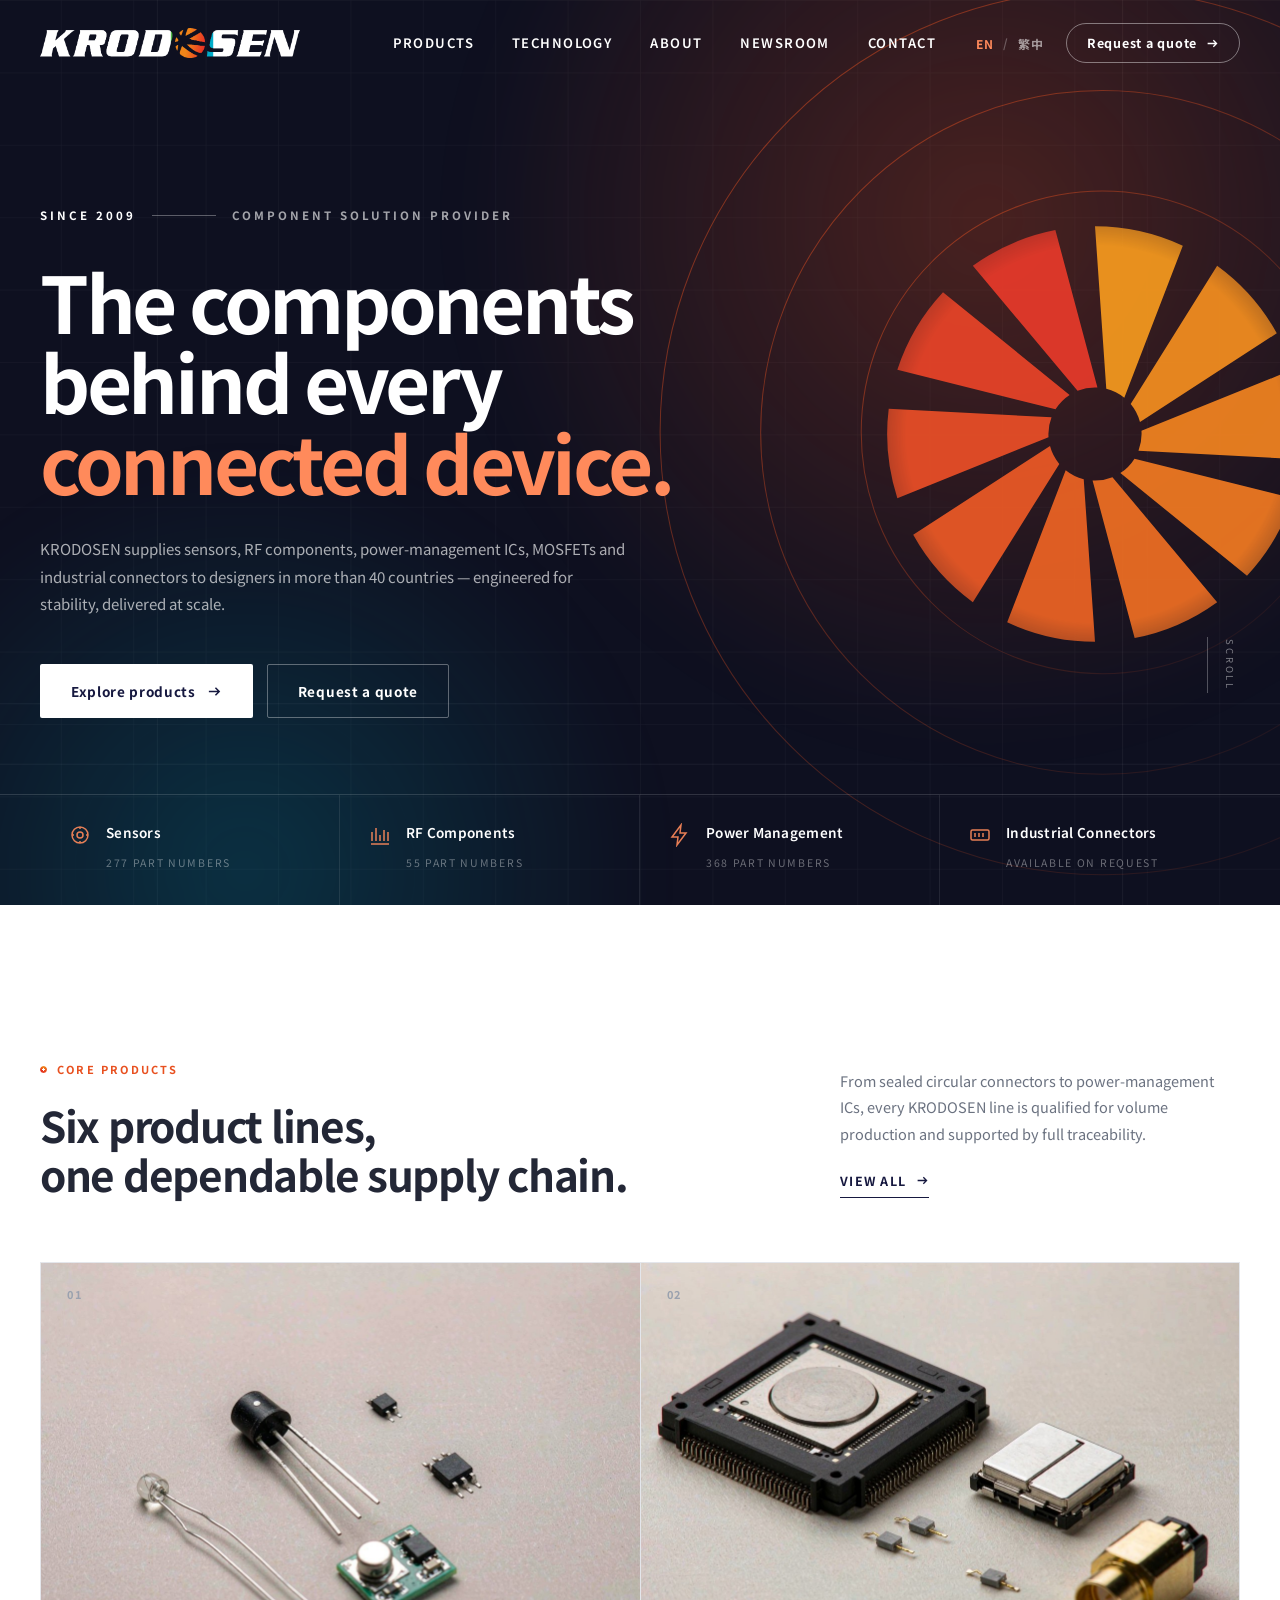
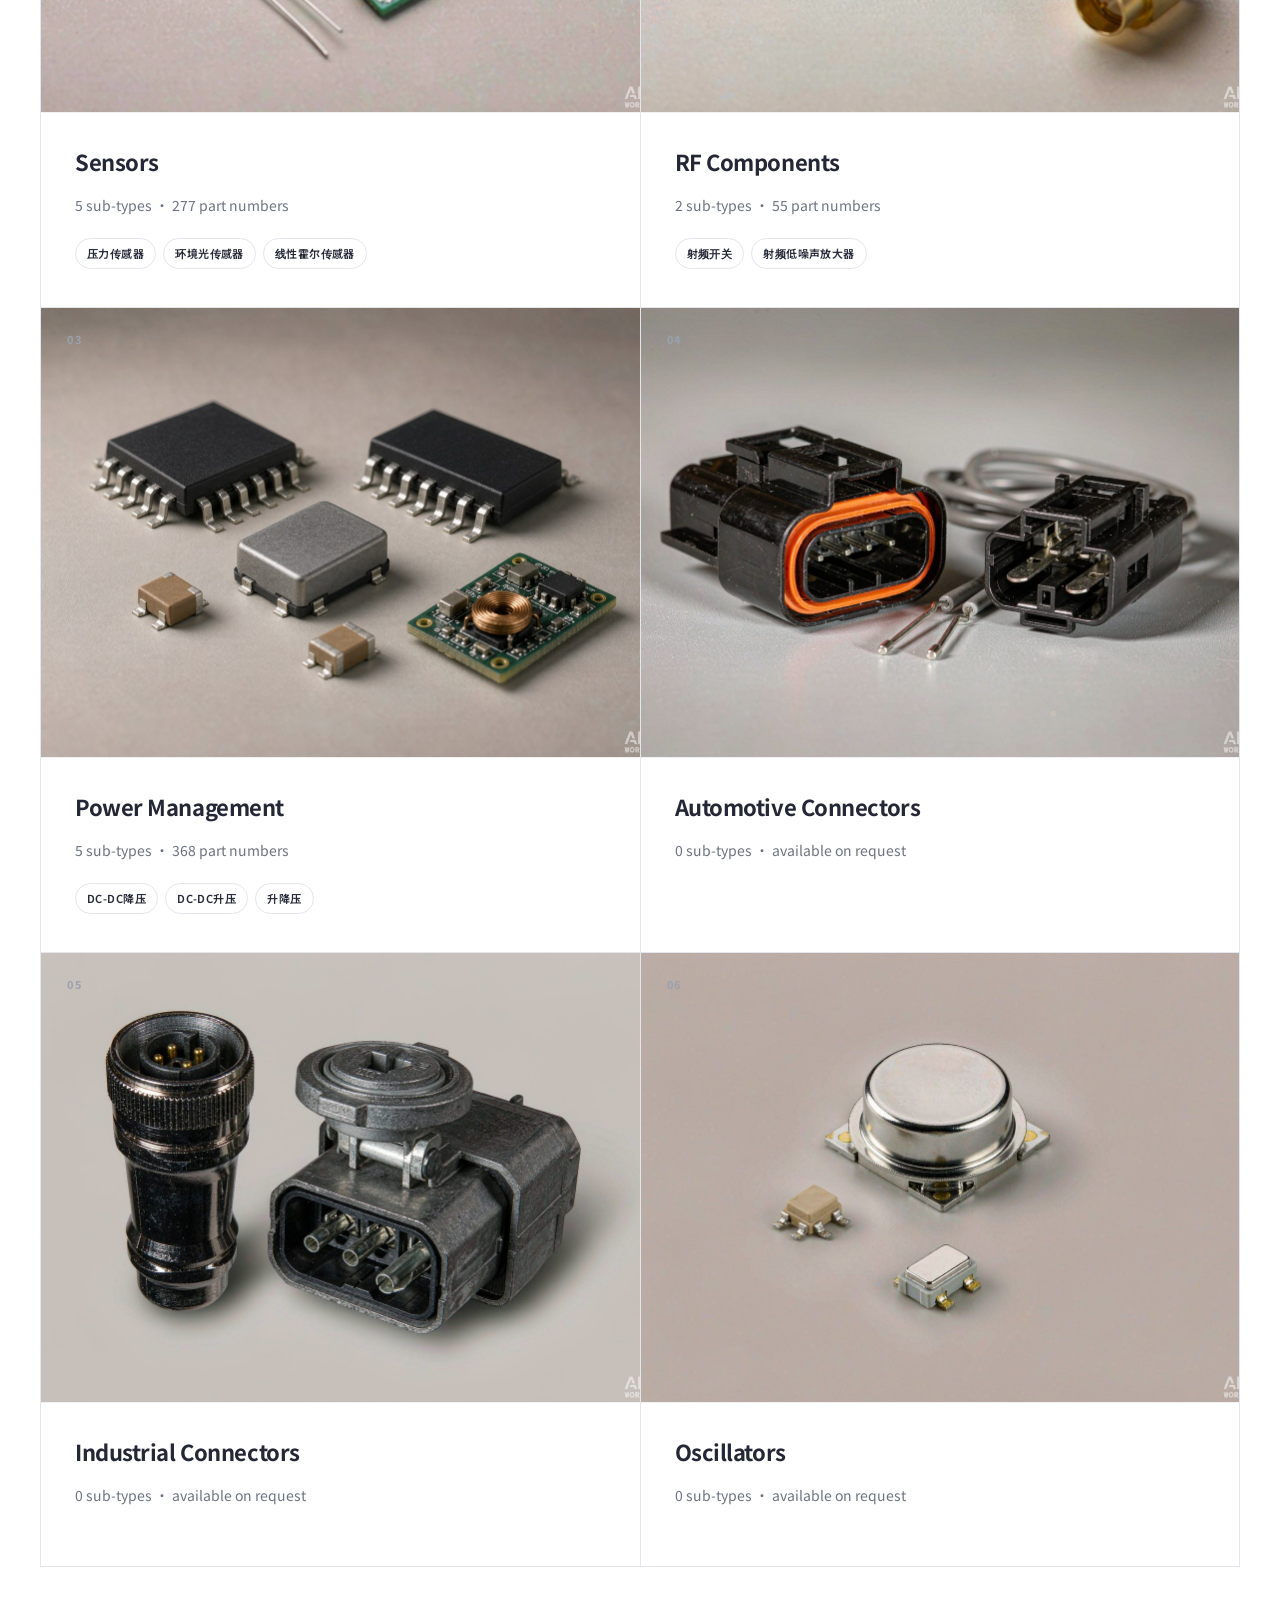
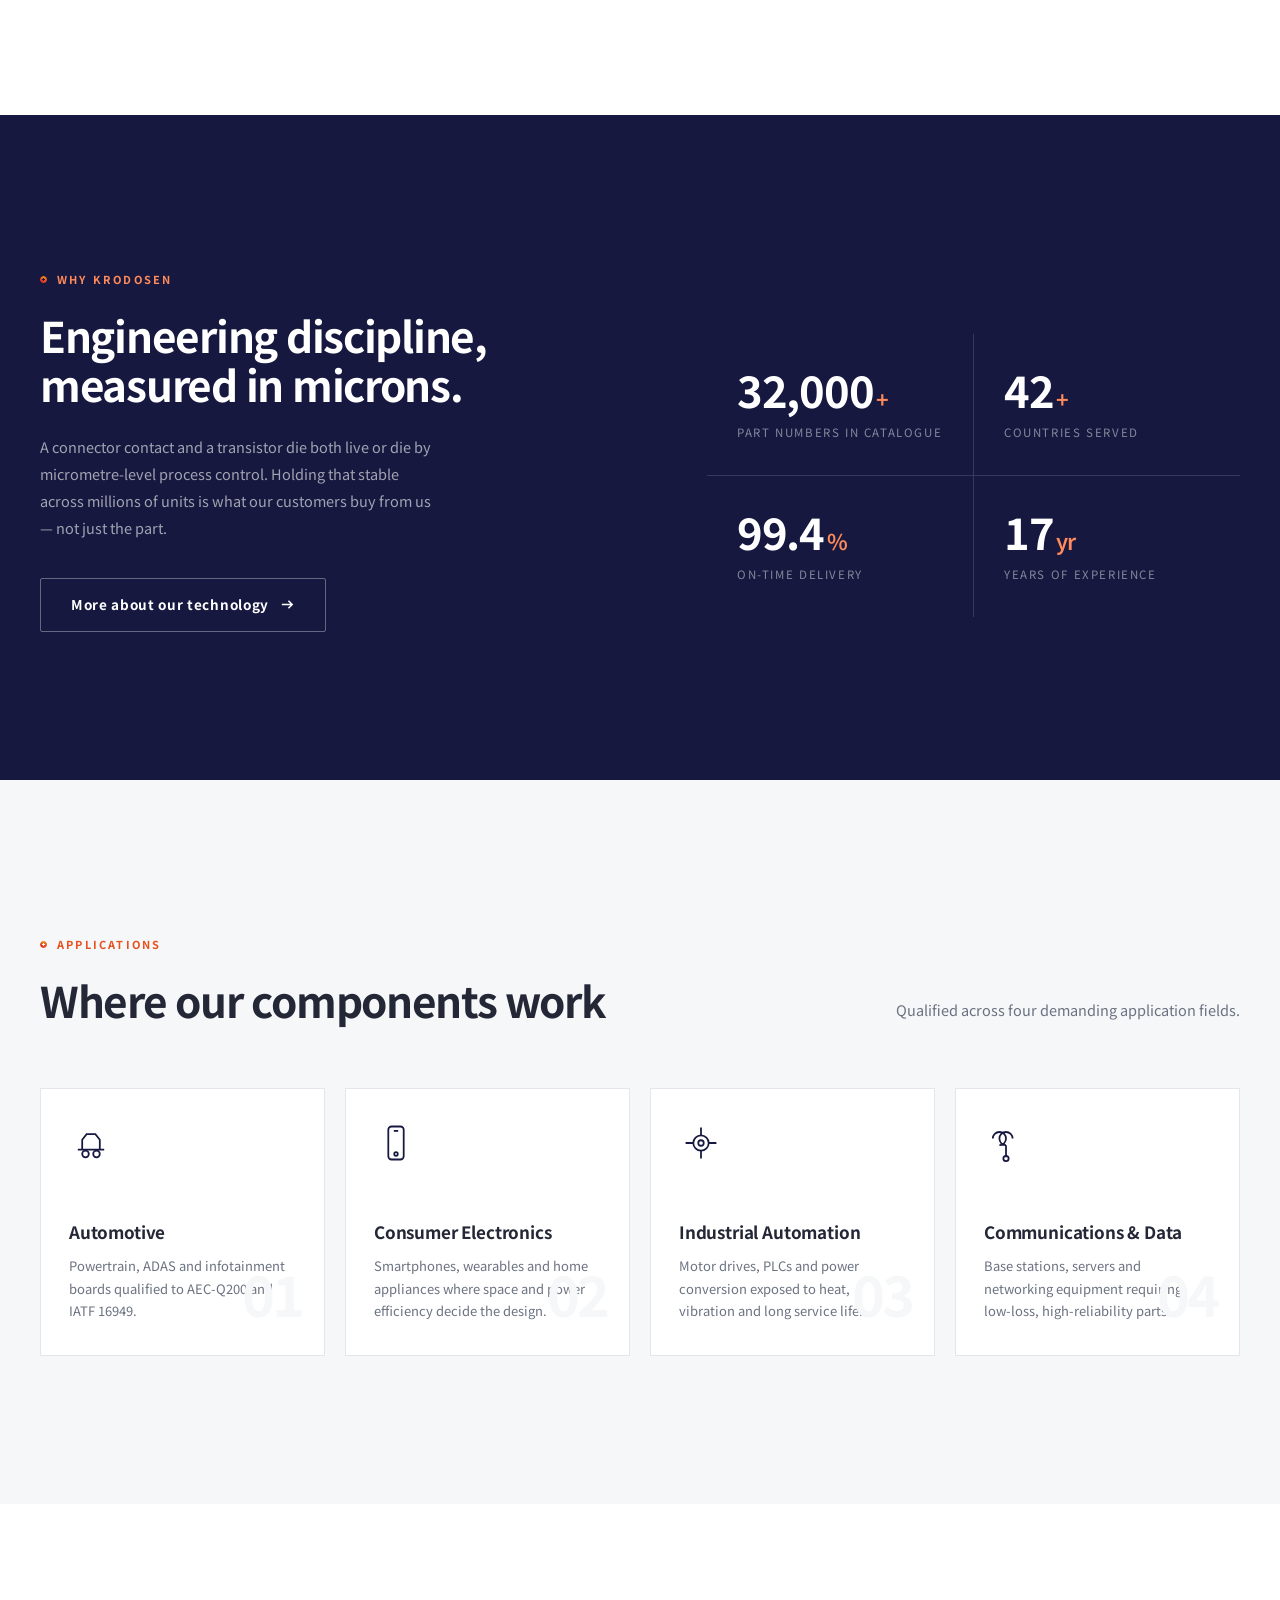
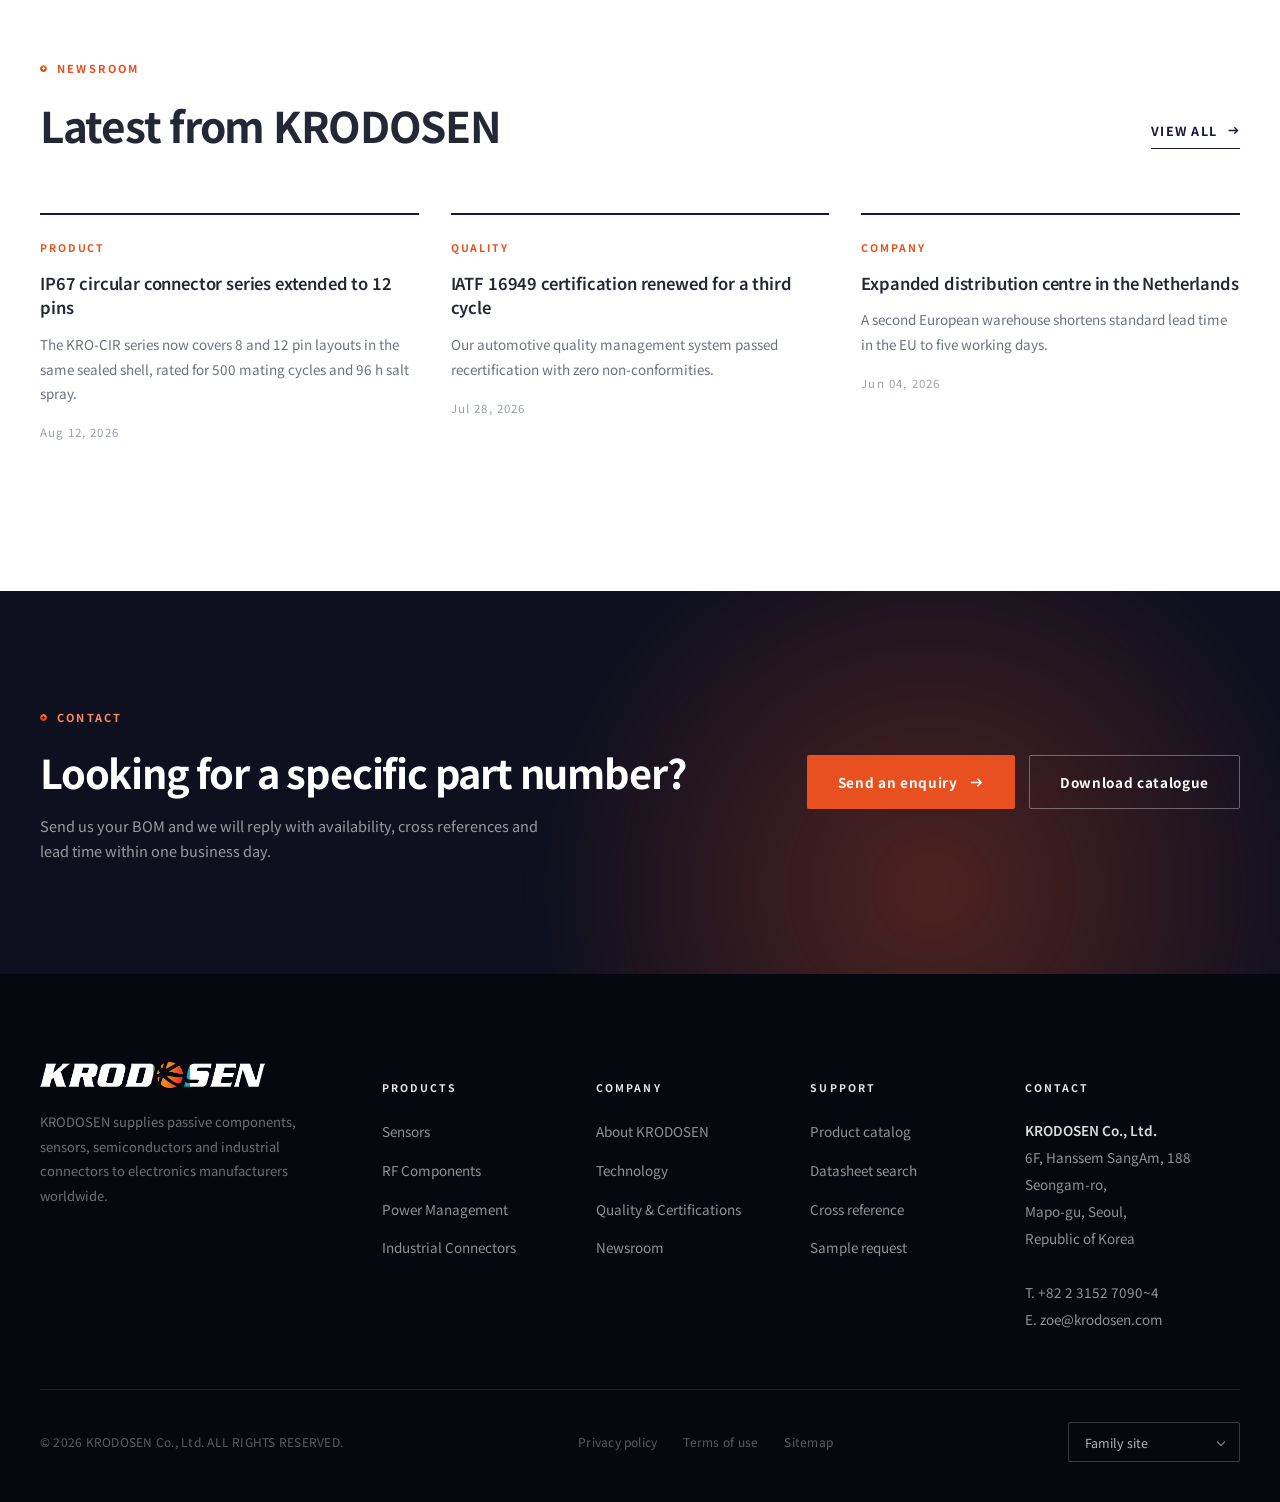
==== index.html @ 251b3e6f "KRODOSEN: clean demo data / package artwork / product overview" ====
<!DOCTYPE html>
<html lang="en">
<head>
<meta charset="utf-8">
<meta name="viewport" content="width=device-width, initial-scale=1">
<title>KRODOSEN — Sensors, RF Components, Power ICs &amp; Industrial Connectors</title>
<meta name="description" content="KRODOSEN manufactures and supplies sensors, RF components, power-management ICs, MOSFETs, oscillators and industrial connectors for automotive, industrial and consumer electronics.">
<meta name="keywords" content="sensors, RF components, power management IC, MOSFET, oscillator, industrial connector, automotive connector">
<meta property="og:title" content="KRODOSEN — Electronic Components">
<meta property="og:description" content="Sensors, RF components, power ICs and industrial connectors from KRODOSEN.">
<meta property="og:type" content="website">
<link rel="icon" href="img/logo.png">
<link rel="preconnect" href="https://cdn.jsdelivr.net">
<link rel="stylesheet" href="https://cdn.jsdelivr.net/gh/orioncactus/pretendard@v1.3.9/dist/web/variable/pretendardvariable-dynamic-subset.min.css">
<link rel="stylesheet" href="https://fonts.googleapis.com/css2?family=Noto+Sans+TC:wght@400;500;700&display=swap">
<link rel="stylesheet" href="assets/css/style.css?v=20261113d">
<script type="application/ld+json">
{"@context":"https://schema.org","@type":"Organization","name":"KRODOSEN","url":"https://krodosen.com",
"description":"Manufacturer and supplier of sensors, RF components, power-management ICs, MOSFETs, oscillators and industrial connectors.",
"address":{"@type":"PostalAddress","streetAddress":"6F, Hanssem SangAm, 188 Seongam-ro, Mapo-gu","addressLocality":"Seoul","addressCountry":"KR"},
"contactPoint":{"@type":"ContactPoint","telephone":"+82-2-3152-7090","contactType":"sales","email":"zoe@krodosen.com"}}
</script>
</head>

<body data-hero="dark">

<!-- ============ HEADER ============ -->
<header class="hd">
  <div class="hd__in">
    <a href="index.html" class="hd__logo" aria-label="KRODOSEN">
      <img class="logo--c" src="img/logo.png" alt="KRODOSEN">
      <img class="logo--w" src="img/logo-rev.png" alt="KRODOSEN">
    </a>

    <nav class="nav">
      <div class="nav__item">
        <a href="products.html" class="nav__a" data-i18n="nav.products">Products</a>
        <div class="nav__drop">
          <a href="products.html?cat=power_mgmt"><i></i><span data-i18n="nav.p1">Sensors</span></a>
          <a href="products.html?cat=sensor"><i></i><span data-i18n="nav.p2">RF Components</span></a>
          <a href="products.html?cat=rf_components"><i></i><span data-i18n="nav.p3">Power Management</span></a>
          <a href="products.html?cat=industrial_connector"><i></i><span data-i18n="nav.p4">Industrial Connectors</span></a>
        </div>
      </div>
      <div class="nav__item"><a href="technology.html" class="nav__a" data-i18n="nav.tech">Technology</a></div>
      <div class="nav__item"><a href="about.html" class="nav__a" data-i18n="nav.about">About</a></div>
      <div class="nav__item"><a href="news.html" class="nav__a" data-i18n="nav.news">Newsroom</a></div>
      <div class="nav__item"><a href="contact.html" class="nav__a" data-i18n="nav.contact">Contact</a></div>
    </nav>

    <div class="hd__right">
      <div class="lang">
        <button data-lang="en" class="is-on">EN</button>
        <span>/</span>
        <button data-lang="zh-Hant">繁中</button>
      </div>
      <a href="contact.html" class="hd__cta">
        <span data-i18n="nav.cta">Request a quote</span>
        <svg viewBox="0 0 16 16" fill="none" stroke="currentColor" stroke-width="1.6"><path d="M2 8h11M9 4l4 4-4 4"/></svg>
      </a>
      <button class="burger" aria-label="Menu"><span></span><span></span><span></span></button>
    </div>
  </div>
</header>

<!-- ============ MOBILE DRAWER ============ -->
<div class="drawer">
  <div class="drawer__hd">
    <img src="img/logo.png" alt="KRODOSEN">
    <button class="drawer__x" aria-label="Close">&times;</button>
  </div>
  <a class="dl-a" href="products.html"><span data-i18n="nav.products">Products</span><span>01</span></a>
  <a class="dl-a" href="technology.html"><span data-i18n="nav.tech">Technology</span><span>02</span></a>
  <a class="dl-a" href="about.html"><span data-i18n="nav.about">About</span><span>03</span></a>
  <a class="dl-a" href="news.html"><span data-i18n="nav.news">Newsroom</span><span>04</span></a>
  <a class="dl-a" href="contact.html"><span data-i18n="nav.contact">Contact</span><span>05</span></a>
  <div class="drawer__foot">
    <div class="lang" style="margin-bottom:20px">
      <button data-lang="en" class="is-on">EN</button><span>/</span><button data-lang="zh-Hant">繁中</button>
    </div>
    <a href="contact.html" class="btn btn--n"><span data-i18n="nav.cta">Request a quote</span></a>
  </div>
</div>

<!-- ============ HERO ============ -->
<section class="hero">
  <div class="hero__bg">
    <svg viewBox="0 0 1440 900" preserveAspectRatio="xMidYMid slice" aria-hidden="true">
      <defs>
        <pattern id="hgrid" width="72" height="72" patternUnits="userSpaceOnUse">
          <path d="M72 0H0v72" fill="none" stroke="rgba(255,255,255,.05)" stroke-width="1"/>
        </pattern>
        <linearGradient id="harc" x1="0" y1="0" x2="1" y2="1">
          <stop offset="0" stop-color="#E8501F" stop-opacity=".55"/>
          <stop offset="1" stop-color="#E8501F" stop-opacity="0"/>
        </linearGradient>
      </defs>
      <rect width="1440" height="900" fill="url(#hgrid)"/>
      <g fill="none" stroke="url(#harc)" stroke-width="1">
        <circle cx="1180" cy="430" r="240"/>
        <circle cx="1180" cy="430" r="340"/>
        <circle cx="1180" cy="430" r="440"/>
      </g>
      <g fill="none" stroke="rgba(255,255,255,.055)" stroke-width="1">
        <path d="M0 700h1440M0 760h1440"/>
        <path d="M240 0v900M1200 0v900"/>
      </g>
    </svg>
    <div class="hero__glow"></div>
    <div class="hero__glow2"></div>
  </div>

  <img class="hero__mark" src="img/mark.svg" alt="" aria-hidden="true">

  <div class="hero__in">
    <div class="wrap">
      <div class="hero__kick">
        <b data-i18n="home.kick1">Since 2009</b>
        <span class="rule"></span>
        <span data-i18n="home.kick2">Component Solution Provider</span>
      </div>
      <h1 data-i18n-html="home.h1">The components<br>behind every<br><em>connected device.</em></h1>
      <p class="hero__sub" data-i18n="home.sub">KRODOSEN supplies sensors, RF components, power-management ICs, MOSFETs and industrial connectors to designers in more than 40 countries — engineered for stability, delivered at scale.</p>
      <div class="hero__acts">
        <a href="products.html" class="btn btn--p">
          <span data-i18n="home.b1">Explore products</span>
          <svg viewBox="0 0 16 16" fill="none" stroke="currentColor" stroke-width="1.6"><path d="M2 8h11M9 4l4 4-4 4"/></svg>
        </a>
        <a href="contact.html" class="btn btn--g"><span data-i18n="home.b2">Request a quote</span></a>
      </div>
    </div>
  </div>

  <div class="scrollbar"><span data-i18n="home.scroll">Scroll</span></div>

  <div class="hero__rail">
    <div class="wrap">
      <div data-home-rail style="display:contents"></div>
    </div>
  </div>
</section>

<!-- ============ CORE PRODUCTS ============ -->
<section class="sec" id="products">
  <div class="wrap">
    <div class="sec__hd">
      <div class="rv">
        <span class="eyebrow" data-i18n="home.p.eyebrow">Core products</span>
        <h2 class="h-lg" data-i18n-html="home.p.h">Six product lines,<br>one dependable supply chain.</h2>
      </div>
      <div class="rv" data-d="1" style="max-width:400px">
        <p class="sec__desc" data-i18n="home.p.desc">From 01005 ceramic capacitors to sealed circular connectors, every KRODOSEN line is qualified for volume production and supported by full traceability.</p>
        <a href="products.html" class="linkmore" style="margin-top:22px">
          <span data-i18n="common.all">View all</span>
          <svg viewBox="0 0 16 16" fill="none" stroke="currentColor" stroke-width="1.6"><path d="M2 8h11M9 4l4 4-4 4"/></svg>
        </a>
      </div>
    </div>

    <div class="pgrid rv" data-home-cats></div>
</section>

<!-- ============ TECHNOLOGY / NUMBERS ============ -->
<section class="sec sec--ink">
  <div class="wrap">
    <div class="split">
      <div class="rv">
        <span class="eyebrow eyebrow--light" data-i18n="home.t.eyebrow">Why KRODOSEN</span>
        <h2 class="h-lg" style="margin-top:20px" data-i18n-html="home.t.h">Engineering discipline,<br>measured in microns.</h2>
        <p class="sec__desc" style="margin-top:26px" data-i18n="home.t.desc">Ceramic dielectric layers are stacked thinner than a human hair. Holding that process stable across millions of units is what our customers buy from us — not just the part.</p>
        <a href="technology.html" class="btn btn--g" style="margin-top:36px">
          <span data-i18n="home.t.more">More about our technology</span>
          <svg viewBox="0 0 16 16" fill="none" stroke="currentColor" stroke-width="1.6"><path d="M2 8h11M9 4l4 4-4 4"/></svg>
        </a>
      </div>

      <div class="rv" data-d="1">
        <div class="stats">
          <div class="stat">
            <b><span data-count="32000">0</span><i>+</i></b>
            <small data-i18n="home.t.s1">Part numbers in catalogue</small>
          </div>
          <div class="stat">
            <b><span data-count="42">0</span><i>+</i></b>
            <small data-i18n="home.t.s2">Countries served</small>
          </div>
          <div class="stat">
            <b><span data-count="99.4" data-dec="1">0</span><i>%</i></b>
            <small data-i18n="home.t.s3">On-time delivery</small>
          </div>
          <div class="stat">
            <b><span data-count="17">0</span><i>yr</i></b>
            <small data-i18n="home.t.s4">Years of experience</small>
          </div>
        </div>
      </div>
    </div>
  </div>
</section>

<!-- ============ APPLICATIONS ============ -->
<section class="sec sec--gray">
  <div class="wrap">
    <div class="sec__hd">
      <div class="rv">
        <span class="eyebrow" data-i18n="home.a.eyebrow">Applications</span>
        <h2 class="h-lg" data-i18n="home.a.h">Where our components work</h2>
      </div>
      <div class="rv" data-d="1"><p class="sec__desc" data-i18n="home.a.desc">Qualified across four demanding application fields.</p></div>
    </div>

    <div class="appgrid">
      <div class="appcard rv">
        <div class="appcard__ico">
          <svg viewBox="0 0 40 40" fill="none" stroke="currentColor" stroke-width="1.6">
            <path d="M8 26h24M12 26V17l4-5h8l4 5v9"/><circle cx="15" cy="30" r="3"/><circle cx="25" cy="30" r="3"/>
          </svg>
        </div>
        <h4 data-i18n="home.a1.t">Automotive</h4>
        <p data-i18n="home.a1.d">Powertrain, ADAS and infotainment boards qualified to AEC-Q200 and IATF 16949.</p>
        <span class="appcard__n">01</span>
      </div>
      <div class="appcard rv" data-d="1">
        <div class="appcard__ico">
          <svg viewBox="0 0 40 40" fill="none" stroke="currentColor" stroke-width="1.6">
            <rect x="13" y="5" width="14" height="30" rx="3"/><path d="M18 9h4"/><circle cx="20" cy="30" r="1.6"/>
          </svg>
        </div>
        <h4 data-i18n="home.a2.t">Consumer Electronics</h4>
        <p data-i18n="home.a2.d">Smartphones, wearables and home appliances where space and power efficiency decide the design.</p>
        <span class="appcard__n">02</span>
      </div>
      <div class="appcard rv" data-d="2">
        <div class="appcard__ico">
          <svg viewBox="0 0 40 40" fill="none" stroke="currentColor" stroke-width="1.6">
            <circle cx="20" cy="20" r="7"/><path d="M20 13V6M20 34v-7M13 20H6M34 20h-7"/>
            <circle cx="20" cy="20" r="2.5"/>
          </svg>
        </div>
        <h4 data-i18n="home.a3.t">Industrial Automation</h4>
        <p data-i18n="home.a3.d">Motor drives, PLCs and power conversion exposed to heat, vibration and long service life.</p>
        <span class="appcard__n">03</span>
      </div>
      <div class="appcard rv" data-d="3">
        <div class="appcard__ico">
          <svg viewBox="0 0 40 40" fill="none" stroke="currentColor" stroke-width="1.6">
            <path d="M20 33V22"/><path d="M20 22a6 6 0 1 1 6-6"/><path d="M14 22a6 6 0 1 0-6-6"/>
            <circle cx="20" cy="34" r="2.4"/>
          </svg>
        </div>
        <h4 data-i18n="home.a4.t">Communications &amp; Data</h4>
        <p data-i18n="home.a4.d">Base stations, servers and networking equipment requiring low-loss, high-reliability parts.</p>
        <span class="appcard__n">04</span>
      </div>
    </div>
  </div>
</section>

<!-- ============ NEWSROOM ============ -->
<section class="sec">
  <div class="wrap">
    <div class="sec__hd">
      <div class="rv">
        <span class="eyebrow" data-i18n="home.n.eyebrow">Newsroom</span>
        <h2 class="h-lg" data-i18n="home.n.h">Latest from KRODOSEN</h2>
      </div>
      <div class="rv" data-d="1">
        <a href="news.html" class="linkmore">
          <span data-i18n="common.all">View all</span>
          <svg viewBox="0 0 16 16" fill="none" stroke="currentColor" stroke-width="1.6"><path d="M2 8h11M9 4l4 4-4 4"/></svg>
        </a>
      </div>
    </div>

    <div class="newsgrid">
      <a class="ncard rv" href="news.html">
        <span class="ncard__cat" data-i18n="home.n1.cat">Product</span>
        <h4 data-i18n="home.n1.t">IP67 circular connector series extended to 12 pins</h4>
        <p data-i18n="home.n1.d">The KRO-CIR series now covers 8 and 12 pin layouts in the same sealed shell, rated for 500 mating cycles and 96 h salt spray.</p>
        <time data-i18n="home.n.date1">Aug 12, 2026</time>
      </a>
      <a class="ncard rv" data-d="1" href="news.html">
        <span class="ncard__cat" data-i18n="home.n2.cat">Quality</span>
        <h4 data-i18n="home.n2.t">IATF 16949 certification renewed for a third cycle</h4>
        <p data-i18n="home.n2.d">Our automotive quality management system passed recertification with zero non-conformities.</p>
        <time data-i18n="home.n.date2">Jul 28, 2026</time>
      </a>
      <a class="ncard rv" data-d="2" href="news.html">
        <span class="ncard__cat" data-i18n="home.n3.cat">Company</span>
        <h4 data-i18n="home.n3.t">Expanded distribution centre in the Netherlands</h4>
        <p data-i18n="home.n3.d">A second European warehouse shortens standard lead time in the EU to five working days.</p>
        <time data-i18n="home.n.date3">Jun 04, 2026</time>
      </a>
    </div>
  </div>
</section>

<!-- ============ CTA ============ -->
<section class="cta">
  <div class="cta__glow"></div>
  <div class="wrap">
    <div class="cta__in">
      <div class="rv">
        <span class="eyebrow eyebrow--light">Contact</span>
        <h2 style="margin-top:20px" data-i18n="cta.h">Looking for a specific part number?</h2>
        <p data-i18n="cta.p">Send us your BOM and we will reply with availability, cross references and lead time within one business day.</p>
      </div>
      <div class="rv" data-d="1" style="display:flex;gap:14px;flex-wrap:wrap">
        <a href="contact.html" class="btn btn--o">
          <span data-i18n="cta.b1">Send an enquiry</span>
          <svg viewBox="0 0 16 16" fill="none" stroke="currentColor" stroke-width="1.6"><path d="M2 8h11M9 4l4 4-4 4"/></svg>
        </a>
        <a href="products.html" class="btn btn--g"><span data-i18n="cta.b2">Download catalogue</span></a>
      </div>
    </div>
  </div>
</section>

<!-- ============ FOOTER ============ -->
<footer class="ft">
  <div class="wrap">
    <div class="ft__top">
      <div>
        <div class="ft__logo"><img src="img/logo-rev.png" alt="KRODOSEN"></div>
        <p class="ft__slogan" data-i18n="ft.slogan">KRODOSEN supplies passive components, sensors, semiconductors and industrial connectors to electronics manufacturers worldwide.</p>
      </div>

      <div class="ft__col">
        <h5 data-i18n="ft.h.products">Products</h5>
        <ul>
          <li><a href="products.html?cat=power_mgmt" data-i18n="nav.p1">Sensors</a></li>
          <li><a href="products.html?cat=sensor" data-i18n="nav.p2">RF Components</a></li>
          <li><a href="products.html?cat=rf_components" data-i18n="nav.p3">Power Management</a></li>
          <li><a href="products.html?cat=industrial_connector" data-i18n="nav.p4">Industrial Connectors</a></li>
        </ul>
      </div>

      <div class="ft__col">
        <h5 data-i18n="ft.h.company">Company</h5>
        <ul>
          <li><a href="about.html" data-i18n="ft.l.about">About KRODOSEN</a></li>
          <li><a href="technology.html" data-i18n="ft.l.tech">Technology</a></li>
          <li><a href="technology.html#quality" data-i18n="ft.l.quality">Quality &amp; Certifications</a></li>
          <li><a href="news.html" data-i18n="ft.l.news">Newsroom</a></li>
        </ul>
      </div>

      <div class="ft__col">
        <h5 data-i18n="ft.h.support">Support</h5>
        <ul>
          <li><a href="products.html" data-i18n="ft.l.catalog">Product catalog</a></li>
          <li><a href="products.html" data-i18n="ft.l.datasheet">Datasheet search</a></li>
          <li><a href="contact.html" data-i18n="ft.l.cross">Cross reference</a></li>
          <li><a href="contact.html" data-i18n="ft.l.sample">Sample request</a></li>
        </ul>
      </div>

      <div>
        <h5 data-i18n="ft.h.contact">Contact</h5>
        <address class="ft__addr">
          <b>KRODOSEN Co., Ltd.</b><br>
          6F, Hanssem SangAm, 188 Seongam-ro,<br>Mapo-gu, Seoul,<br>Republic of Korea<br><br>
          T. <a href="tel:+82231527090">+82 2 3152 7090~4</a><br>
          E. <a href="mailto:zoe@krodosen.com">zoe@krodosen.com</a>
        </address>
      </div>
    </div>

    <div class="ft__bot">
      <div>&copy; <span data-year>2026</span> KRODOSEN Co., Ltd. <span data-i18n="ft.rights">ALL RIGHTS RESERVED.</span></div>
      <ul>
        <li><a href="#" data-i18n="ft.l.privacy">Privacy policy</a></li>
        <li><a href="#" data-i18n="ft.l.terms">Terms of use</a></li>
        <li><a href="sitemap.xml" data-i18n="ft.l.sitemap">Sitemap</a></li>
      </ul>
      <div class="ft__fam">
        <select aria-label="Family site">
          <option data-i18n="ft.family">Family site</option>
          <option data-i18n="ft.f1">KRODOSEN Korea</option>
          <option data-i18n="ft.f2">KRODOSEN Global</option>
          <option data-i18n="ft.f3">KRODOSEN Careers</option>
        </select>
      </div>
    </div>
  </div>
</footer>

<script src="assets/js/i18n.js?v=20261113d"></script>
<script src="assets/js/catalog-data.js?v=20261113d"></script>
<script src="assets/js/cms-config.js?v=20261113d"></script>
<script src="assets/js/store.js?v=20261113d"></script>
<script src="assets/js/pkg-art.js?v=20261113d"></script>
<script src="assets/js/app.js?v=20261113d"></script>
<script src="assets/js/home-cats.js?v=20261113d"></script>
</body>
</html>
---- assets/css/style.css ----
/* ==========================================================================
   KRODOSEN — Global Stylesheet
   Design language: Korean B2B tech (Samsung Electro-Mechanics / SIMMTECH ref.)
   Tokens derived from the KRODOSEN wordmark
   ========================================================================== */

:root{
  /* Brand — sampled from logo */
  --navy:      #16183F;
  --navy-2:    #1E2153;
  --navy-3:    #2A2D6B;
  --gold:      #F0A818;
  --plum:      #A84884;
  --green:     #48B448;
  --cyan:      #00A9C1;
  --orange:    #F08418;
  --burst:     #E8501F;
  --burst-2:   #E43024;

  /* Neutrals */
  --ink:       #0A0C18;
  --ink-2:     #232736;
  --muted:     #6B7280;
  --muted-2:   #9AA1AE;
  --line:      #E4E6EB;
  --line-2:    #EFF1F4;
  --paper:     #FFFFFF;
  --paper-2:   #F6F7F9;
  --paper-3:   #0E1020;

  /* Type */
  --font: "Pretendard Variable", Pretendard, "Noto Sans TC", -apple-system,
          BlinkMacSystemFont, "Segoe UI", Roboto, "Helvetica Neue", Arial, sans-serif;
  --mono: "SF Mono", ui-monospace, "JetBrains Mono", Menlo, Consolas, monospace;

  /* Rhythm */
  --wrap: 1320px;
  --pad: 40px;
  --sec: 148px;
  --r: 2px;

  --ease: cubic-bezier(.22,.61,.24,1);
  --ease-out: cubic-bezier(.16,1,.3,1);
}

*,*::before,*::after{ box-sizing:border-box; }

html{ -webkit-text-size-adjust:100%; scroll-behavior:smooth; }

body{
  margin:0;
  font-family:var(--font);
  font-size:16px;
  line-height:1.72;
  color:var(--ink-2);
  background:var(--paper);
  -webkit-font-smoothing:antialiased;
  text-rendering:optimizeLegibility;
  overflow-x:hidden;
}

body[data-lang="zh-Hant"]{ word-break:normal; line-height:1.8; }

img{ max-width:100%; display:block; border:0; }
a{ color:inherit; text-decoration:none; }
button{ font-family:inherit; }
::selection{ background:var(--navy); color:#fff; }

h1,h2,h3,h4,p,figure,ul,ol{ margin:0; padding:0; }
li{ list-style:none; }

.wrap{ max-width:var(--wrap); margin:0 auto; padding:0 var(--pad); }

/* ---------- shared type ---------- */
.eyebrow{
  display:inline-flex; align-items:center; gap:10px;
  font-size:11px; font-weight:700; letter-spacing:.2em; text-transform:uppercase;
  color:var(--burst);
}
.eyebrow::before{
  content:""; width:7px; height:7px; flex:none;
  background:conic-gradient(from 0deg,#F0871A,#E8501F,#E43024,#F0871A);
  border-radius:50%;
  -webkit-mask:radial-gradient(circle,transparent 26%,#000 27%);
          mask:radial-gradient(circle,transparent 26%,#000 27%);
}
.eyebrow--light{ color:#FF8A5B; }

.h-xl{ font-size:clamp(38px,5.4vw,74px); line-height:1.06; letter-spacing:-.035em; font-weight:700; }
.h-lg{ font-size:clamp(28px,3.3vw,46px); line-height:1.16; letter-spacing:-.03em; font-weight:700; }
.h-md{ font-size:clamp(20px,1.65vw,27px); line-height:1.34; letter-spacing:-.02em; font-weight:600; }
.h-sm{ font-size:18px; line-height:1.45; letter-spacing:-.015em; font-weight:600; }
.lead{ font-size:clamp(15px,1.1vw,17px); line-height:1.85; color:var(--muted); }
.num{ font-variant-numeric:tabular-nums; }

/* ==========================================================================
   HEADER
   ========================================================================== */
.hd{
  position:fixed; inset:0 0 auto 0; z-index:900;
  transition:background .38s var(--ease), box-shadow .38s var(--ease), border-color .38s;
  border-bottom:1px solid transparent;
}
.hd__in{
  max-width:var(--wrap); margin:0 auto; padding:0 var(--pad);
  height:86px; display:flex; align-items:center; gap:40px;
  transition:height .38s var(--ease);
}
.hd__logo{ flex:none; display:flex; align-items:center; }
.hd__logo img{ height:30px; width:auto; transition:opacity .3s; }
.hd__logo .logo--w{ display:none; }

/* over hero → light text */
.hd[data-theme="dark"] .hd__logo .logo--c{ display:none; }
.hd[data-theme="dark"] .hd__logo .logo--w{ display:block; }
.hd[data-theme="dark"] .nav__a,
.hd[data-theme="dark"] .lang,
.hd[data-theme="dark"] .hd__cta{ color:#fff; }
.hd[data-theme="dark"] .hd__cta{ border-color:rgba(255,255,255,.42); }
.hd[data-theme="dark"] .hd__cta:hover{ background:#fff; color:var(--navy); }
.hd[data-theme="dark"] .burger span{ background:#fff; }

.hd.is-stuck{
  background:rgba(255,255,255,.94);
  -webkit-backdrop-filter:saturate(180%) blur(14px);
          backdrop-filter:saturate(180%) blur(14px);
  border-bottom-color:var(--line);
}
.hd.is-stuck .hd__in{ height:72px; }
.hd.is-stuck .hd__logo .logo--c{ display:block; }
.hd.is-stuck .hd__logo .logo--w{ display:none; }
.hd.is-stuck .nav__a,
.hd.is-stuck .lang{ color:var(--ink); }
.hd.is-stuck .hd__cta{ color:var(--navy); border-color:var(--line); }
.hd.is-stuck .hd__cta:hover{ background:var(--navy); color:#fff; border-color:var(--navy); }
.hd.is-stuck .burger span{ background:var(--ink); }
.hd.is-stuck .hd__logo img{ height:26px; }

/* nav */
.nav{ display:flex; align-items:center; gap:38px; margin-left:auto; height:100%; }
.nav__item{ position:relative; height:100%; display:flex; align-items:center; }
.nav__a{
  position:relative; display:block;
  font-size:13px; font-weight:600; letter-spacing:.11em; text-transform:uppercase;
  color:var(--ink); padding:6px 0; transition:color .25s;
}
.nav__a::after{
  content:""; position:absolute; left:0; right:100%; bottom:0; height:2px;
  background:var(--burst); transition:right .34s var(--ease-out);
}
.nav__item:hover .nav__a::after,
.nav__a.is-active::after{ right:0; }

/* dropdown */
.nav__drop{
  position:absolute; top:100%; left:-26px; min-width:288px;
  background:#fff; border:1px solid var(--line); border-top:2px solid var(--navy);
  padding:10px; opacity:0; visibility:hidden; transform:translateY(10px);
  transition:opacity .28s var(--ease), transform .28s var(--ease), visibility .28s;
  box-shadow:0 24px 60px rgba(10,12,24,.10);
}
.nav__item:hover .nav__drop{ opacity:1; visibility:visible; transform:translateY(0); }
.nav__drop a{
  display:flex; align-items:center; gap:12px; padding:13px 14px;
  font-size:13.5px; font-weight:500; letter-spacing:.01em; color:var(--ink-2);
  text-transform:none; transition:background .2s, color .2s;
}
.nav__drop a i{
  width:5px; height:5px; flex:none; border-radius:50%; background:var(--muted-2);
  transition:background .2s;
}
.nav__drop a:hover{ background:var(--paper-2); color:var(--navy); }
.nav__drop a:hover i{ background:var(--burst); }

.hd__right{ display:flex; align-items:center; gap:22px; flex:none; }
.lang{
  display:inline-flex; align-items:center; gap:9px; color:var(--ink);
  font-size:12px; font-weight:700; letter-spacing:.08em;
}
.lang button{
  background:none; border:0; padding:2px 0; cursor:pointer;
  font-size:12px; font-weight:700; letter-spacing:.08em; color:inherit; opacity:.55;
  transition:opacity .22s, color .22s;
}
.lang button.is-on{ opacity:1; color:var(--burst); }
.hd[data-theme="dark"] .lang button.is-on{ color:#FF8A5B; }
.lang span{ opacity:.28; }

.hd__cta{
  display:inline-flex; align-items:center; gap:9px;
  height:40px; padding:0 20px; border:1px solid var(--line); border-radius:999px;
  font-size:12.5px; font-weight:700; letter-spacing:.06em; color:var(--navy);
  transition:all .28s var(--ease);
}
.hd__cta svg{ width:13px; height:13px; transition:transform .28s var(--ease); }
.hd__cta:hover svg{ transform:translateX(4px); }

.burger{ display:none; width:34px; height:34px; background:none; border:0; padding:7px 0; cursor:pointer; }
.burger span{ display:block; height:1.6px; background:var(--ink); transition:.3s var(--ease); }
.burger span+span{ margin-top:7px; }

/* ==========================================================================
   HERO
   ========================================================================== */
.hero{
  position:relative; min-height:min(100vh,900px); background:var(--paper-3);
  color:#fff; display:flex; flex-direction:column; justify-content:flex-end;
  overflow:hidden; padding-top:86px;
}
.hero__bg{ position:absolute; inset:0; overflow:hidden; }
.hero__bg svg{ position:absolute; inset:0; width:100%; height:100%; }
.hero__glow{
  position:absolute; width:1200px; height:1200px; border-radius:50%;
  top:-42%; right:-24%;
  background:radial-gradient(circle,rgba(232,80,31,.28),transparent 62%);
  filter:blur(30px);
}
.hero__glow2{
  position:absolute; width:900px; height:900px; border-radius:50%;
  bottom:-46%; left:-16%;
  background:radial-gradient(circle,rgba(0,169,193,.22),transparent 64%);
  filter:blur(30px);
}
.hero__mark{
  position:absolute; right:-30px; top:48%; transform:translateY(-50%);
  width:min(34vw,430px); opacity:.92; pointer-events:none;
  -webkit-mask-image:radial-gradient(circle at 50% 50%,#000 62%,transparent 96%);
          mask-image:radial-gradient(circle at 50% 50%,#000 62%,transparent 96%);
  animation:spin 110s linear infinite;
}
@keyframes spin{ to{ transform:translateY(-50%) rotate(360deg); } }

.hero__in{ position:relative; z-index:2; padding:120px 0 0; }
.hero__kick{
  display:flex; align-items:center; gap:16px; margin-bottom:34px;
  font-size:11.5px; font-weight:700; letter-spacing:.26em; text-transform:uppercase;
  color:rgba(255,255,255,.62);
}
.hero__kick b{ color:#fff; font-weight:700; }
.hero__kick .rule{ width:64px; height:1px; background:rgba(255,255,255,.32); }

.hero h1{
  font-size:clamp(40px,6.1vw,88px); line-height:1.03; letter-spacing:-.042em;
  font-weight:700; max-width:16em;
}
.hero h1 em{ font-style:normal; color:#FF8A5B; }
.hero__sub{
  margin-top:34px; max-width:590px;
  font-size:clamp(15px,1.12vw,17px); line-height:1.85; color:rgba(255,255,255,.66);
}
.hero__acts{ display:flex; align-items:center; gap:14px; margin-top:46px; }

.btn{
  display:inline-flex; align-items:center; gap:11px;
  height:54px; padding:0 30px; border-radius:var(--r);
  font-size:13.5px; font-weight:700; letter-spacing:.05em;
  border:1px solid transparent; cursor:pointer;
  transition:all .3s var(--ease);
}
.btn svg{ width:15px; height:15px; transition:transform .3s var(--ease); }
.btn:hover svg{ transform:translateX(5px); }
.btn--p{ background:#fff; color:var(--navy); }
.btn--p:hover{ background:var(--burst); color:#fff; }
.btn--g{ border-color:rgba(255,255,255,.34); color:#fff; }
.btn--g:hover{ background:rgba(255,255,255,.1); border-color:rgba(255,255,255,.6); }
.btn--n{ background:var(--navy); color:#fff; }
.btn--n:hover{ background:var(--burst); }
.btn--o{ background:var(--burst); color:#fff; }
.btn--o:hover{ background:var(--navy); }
.btn--line{ border-color:var(--line); color:var(--navy); }
.btn--line:hover{ border-color:var(--navy); background:var(--navy); color:#fff; }

/* hero bottom category rail */
.hero__rail{
  position:relative; z-index:2; margin-top:76px;
  border-top:1px solid rgba(255,255,255,.14);
}
.hero__rail .wrap{ display:grid; grid-template-columns:repeat(4,1fr); }
.railcell{
  padding:26px 28px 30px; border-right:1px solid rgba(255,255,255,.09);
  display:flex; align-items:flex-start; gap:14px;
  transition:background .3s var(--ease);
}
.railcell:last-child{ border-right:0; }
.railcell:hover{ background:rgba(255,255,255,.055); }
.railcell svg{
  width:24px; height:24px; flex:none; margin-top:2px; opacity:.9;
}
.railcell > div{ min-width:0; }
.railcell b{
  display:block; font-size:13.5px; font-weight:600; letter-spacing:.02em; margin-bottom:3px;
}
.railcell small{
  font-size:10.5px; letter-spacing:.16em; text-transform:uppercase; color:rgba(255,255,255,.38);
}
.railcell:hover b{ color:#FF8A5B; }

.scrollbar{
  position:absolute; right:calc(var(--pad) + 2px); bottom:212px; z-index:3;
  display:flex; flex-direction:column; align-items:center; gap:14px;
  font-size:9.5px; letter-spacing:.3em; text-transform:uppercase;
  color:rgba(255,255,255,.45); writing-mode:vertical-rl;
}
.scrollbar::after{
  content:""; width:1px; height:56px; background:rgba(255,255,255,.28);
  animation:drop 2.4s var(--ease) infinite;
}
@keyframes drop{ 0%{ transform:scaleY(.2); transform-origin:top; opacity:0; }
  40%{ opacity:1; } 100%{ transform:scaleY(1); transform-origin:top; opacity:0; } }

/* ==========================================================================
   SECTIONS
   ========================================================================== */
.sec{ padding:var(--sec) 0; position:relative; }
.sec--tight{ padding:calc(var(--sec) * .68) 0; }
.sec--gray{ background:var(--paper-2); }
.sec--ink{ background:var(--navy); color:#fff; }

.sec__hd{ display:flex; align-items:flex-end; justify-content:space-between; gap:60px; margin-bottom:64px; }
.sec__hd .h-lg{ margin-top:20px; }
.sec__desc{ max-width:400px; font-size:14.5px; line-height:1.85; color:var(--muted); }
.sec--ink .sec__desc{ color:rgba(255,255,255,.6); }

.linkmore{
  display:inline-flex; align-items:center; gap:10px;
  font-size:12.5px; font-weight:700; letter-spacing:.1em; text-transform:uppercase;
  color:var(--navy); padding-bottom:6px; border-bottom:1px solid var(--navy);
  transition:gap .3s var(--ease), color .25s, border-color .25s;
}
.linkmore:hover{ gap:16px; color:var(--burst); border-color:var(--burst); }
.linkmore svg{ width:13px; height:13px; }

/* ---------- product grid (4 categories) ---------- */
.pgrid{ display:grid; grid-template-columns:repeat(2,1fr); gap:1px; background:var(--line); border:1px solid var(--line); }
.pcard{
  position:relative; background:#fff; padding:0; overflow:hidden;
  display:flex; flex-direction:column; transition:background .35s var(--ease);
}
.pcard__fig{
  position:relative; aspect-ratio:4/3; overflow:hidden; background:var(--paper-2);
  display:flex; align-items:center; justify-content:center;
}
.pcard__fig::after{
  content:""; position:absolute; inset:0;
  background:linear-gradient(180deg,transparent 42%,rgba(10,12,24,.5));
  opacity:0; transition:opacity .4s var(--ease);
}
.pcard__fig .art{ width:100%; height:100%; object-fit:cover; object-position:center; display:block; transform:scale(1); transition:transform .9s var(--ease-out); }
.pcard:hover .pcard__fig .art{ transform:scale(1.055); }
.pcard:hover .pcard__fig::after{ opacity:1; }

.pcard__idx{
  position:absolute; top:22px; left:26px; z-index:2;
  font-size:11px; font-weight:700; letter-spacing:.18em; color:var(--muted-2);
}
.pcard__go{
  position:absolute; z-index:3; right:26px; bottom:24px;
  width:44px; height:44px; border-radius:50%; background:#fff;
  display:flex; align-items:center; justify-content:center;
  opacity:0; transform:translateY(8px);
  transition:opacity .35s var(--ease), transform .35s var(--ease);
}
.pcard__go svg{ width:15px; height:15px; }
.pcard:hover .pcard__go{ opacity:1; transform:translateY(0); }

.pcard__body{ padding:30px 34px 38px; border-top:1px solid var(--line-2); }
.pcard__body h3{ font-size:22px; letter-spacing:-.02em; font-weight:700; margin-bottom:12px; transition:color .25s; }
.pcard:hover .pcard__body h3{ color:var(--burst); }
.pcard__body p{ font-size:14px; line-height:1.8; color:var(--muted); max-width:38em; }
.tags{ display:flex; flex-wrap:wrap; gap:7px; margin-top:20px; }
.tags span{
  font-size:11px; font-weight:600; letter-spacing:.04em; color:var(--ink-2);
  border:1px solid var(--line); border-radius:999px; padding:5px 11px;
  transition:border-color .25s, color .25s;
}
.pcard:hover .tags span{ border-color:#D8DBE2; }

/* ---------- feature / stats ---------- */
.split{ display:grid; grid-template-columns:1.05fr .95fr; gap:78px; align-items:center; }
.stats{ display:grid; grid-template-columns:repeat(2,1fr); gap:1px; background:rgba(255,255,255,.14); margin-top:56px; }
.stat{ background:var(--navy); padding:34px 30px 32px; }
.stat b{ display:block; font-size:clamp(32px,3.4vw,46px); font-weight:700; letter-spacing:-.03em; line-height:1; }
.stat b i{ font-style:normal; font-size:.5em; font-weight:600; margin-left:3px; color:#FF8A5B; }
.stat small{ display:block; margin-top:12px; font-size:11.5px; letter-spacing:.14em; text-transform:uppercase; color:rgba(255,255,255,.48); }

/* ---------- application cards ---------- */
.appgrid{ display:grid; grid-template-columns:repeat(4,1fr); gap:20px; }
.appcard{
  position:relative; min-height:268px; border:1px solid var(--line);
  background:#fff; padding:32px 28px; display:flex; flex-direction:column;
  overflow:hidden; transition:border-color .35s, transform .35s var(--ease);
}
.appcard:hover{ border-color:var(--navy); transform:translateY(-5px); }
.appcard__ico{ width:44px; height:44px; margin-bottom:auto; color:var(--navy); }
.appcard__ico svg{ width:100%; height:100%; }
.appcard:hover .appcard__ico{ color:var(--burst); }
.appcard h4{ font-size:17px; font-weight:700; letter-spacing:-.01em; margin-bottom:9px; }
.appcard p{ font-size:13px; line-height:1.75; color:var(--muted); }
.appcard__n{
  position:absolute; right:22px; bottom:14px;
  font-size:56px; font-weight:700; letter-spacing:-.05em;
  color:var(--paper-2); transition:color .35s;
}
.appcard:hover .appcard__n{ color:#FDF0EA; }

/* ---------- news ---------- */
.newsgrid{ display:grid; grid-template-columns:repeat(3,1fr); gap:32px; }
.ncard{ display:flex; flex-direction:column; border-top:2px solid var(--navy); padding-top:24px; transition:border-color .3s; }
.ncard:hover{ border-color:var(--burst); }
.ncard__cat{ font-size:10.5px; font-weight:700; letter-spacing:.18em; text-transform:uppercase; color:var(--burst); }
.ncard h4{ font-size:16.5px; font-weight:600; line-height:1.5; letter-spacing:-.01em; margin:14px 0 12px; transition:color .25s; }
.ncard:hover h4{ color:var(--navy); }
.ncard p{ font-size:13.5px; line-height:1.8; color:var(--muted); }
.ncard time{ margin-top:18px; font-size:11.5px; letter-spacing:.1em; color:var(--muted-2); }

/* ---------- CTA band ---------- */
.cta{
  position:relative; background:var(--paper-3); color:#fff; overflow:hidden;
  padding:110px 0;
}
.cta__glow{
  position:absolute; width:900px; height:900px; border-radius:50%; right:-8%; top:-40%;
  background:radial-gradient(circle,rgba(232,80,31,.3),transparent 62%); filter:blur(20px);
}
.cta__in{ position:relative; z-index:2; display:flex; align-items:center; justify-content:space-between; gap:60px; }
.cta h2{ font-size:clamp(26px,3.1vw,44px); line-height:1.2; letter-spacing:-.03em; font-weight:700; max-width:18em; }
.cta p{ margin-top:18px; font-size:14.5px; color:rgba(255,255,255,.58); max-width:36em; }

/* ==========================================================================
   FOOTER
   ========================================================================== */
.ft{ background:#07080F; color:rgba(255,255,255,.56); padding:88px 0 40px; }
.ft__top{ display:grid; grid-template-columns:1.5fr repeat(3,.85fr) 1.1fr; gap:48px; padding-bottom:56px; border-bottom:1px solid rgba(255,255,255,.1); }
.ft__logo img{ height:26px; width:auto; }
.ft__slogan{ margin-top:22px; font-size:13px; line-height:1.9; color:rgba(255,255,255,.42); max-width:26em; }
.ft h5{
  font-size:10.5px; font-weight:700; letter-spacing:.2em; text-transform:uppercase;
  color:rgba(255,255,255,.9); margin-bottom:20px;
}
.ft__col li+li{ margin-top:11px; }
.ft__col a{ font-size:13.5px; color:rgba(255,255,255,.56); transition:color .22s; }
.ft__col a:hover{ color:#FF8A5B; }
.ft__addr{ font-size:13.5px; line-height:2; color:rgba(255,255,255,.56); font-style:normal; }
.ft__addr b{ color:rgba(255,255,255,.86); font-weight:600; }
.ft__bot{
  display:flex; align-items:center; justify-content:space-between; gap:30px;
  padding-top:32px; font-size:12px; letter-spacing:.02em; color:rgba(255,255,255,.34);
}
.ft__bot ul{ display:flex; gap:26px; }
.ft__bot a:hover{ color:#fff; }
.ft__fam{ position:relative; }
.ft__fam select{
  appearance:none; background:transparent; border:1px solid rgba(255,255,255,.2);
  color:rgba(255,255,255,.7); height:40px; padding:0 40px 0 16px; border-radius:var(--r);
  font-family:inherit; font-size:12.5px; cursor:pointer;
}
.ft__fam::after{
  content:""; position:absolute; right:16px; top:17px; width:6px; height:6px;
  border-right:1px solid rgba(255,255,255,.6); border-bottom:1px solid rgba(255,255,255,.6);
  transform:rotate(45deg); pointer-events:none;
}

/* ==========================================================================
   PAGE HEADER (sub pages)
   ========================================================================== */
.ph{
  position:relative; background:var(--paper-3); color:#fff; padding:186px 0 76px; overflow:hidden;
}
.ph__bg{ position:absolute; inset:0; opacity:.5; }
.ph__glow{
  position:absolute; width:800px; height:800px; border-radius:50%; right:-10%; top:-58%;
  background:radial-gradient(circle,rgba(232,80,31,.26),transparent 64%); filter:blur(24px);
}
.ph__in{ position:relative; z-index:2; }
.ph h1{ font-size:clamp(34px,4.4vw,60px); line-height:1.08; letter-spacing:-.035em; font-weight:700; margin-top:22px; }
.ph p{ margin-top:22px; max-width:620px; font-size:15px; line-height:1.85; color:rgba(255,255,255,.6); }
.crumb{
  position:relative; z-index:2; margin-top:56px; display:flex; align-items:center; gap:10px;
  font-size:11.5px; letter-spacing:.1em; text-transform:uppercase; color:rgba(255,255,255,.36);
}
.crumb b{ color:rgba(255,255,255,.8); font-weight:600; }

/* ==========================================================================
   PRODUCTS PAGE
   ========================================================================== */
.tabs{ display:flex; gap:0; border-bottom:1px solid var(--line); margin-bottom:52px; flex-wrap:wrap; }
.tab{
  position:relative; background:none; border:0; cursor:pointer;
  padding:20px 30px 20px 0; margin-right:40px;
  font-family:inherit; font-size:13.5px; font-weight:600; letter-spacing:.06em;
  color:var(--muted); transition:color .25s;
}
.tab::after{
  content:""; position:absolute; left:0; right:100%; bottom:-1px; height:2px;
  background:var(--navy); transition:right .34s var(--ease-out);
}
.tab:hover{ color:var(--ink); }
.tab.is-on{ color:var(--ink); }
.tab.is-on::after{ right:40px; }

.toolbar{ display:flex; align-items:center; justify-content:space-between; gap:24px; margin-bottom:28px; }
.toolbar .count{ font-size:12.5px; letter-spacing:.06em; color:var(--muted-2); }
.search{
  position:relative; width:300px;
}
.search input{
  width:100%; height:44px; padding:0 16px 0 42px; border:1px solid var(--line);
  border-radius:var(--r); font-family:inherit; font-size:13.5px; color:var(--ink);
  background:#fff; transition:border-color .25s;
}
.search input:focus{ outline:none; border-color:var(--navy); }
.search svg{ position:absolute; left:15px; top:14px; width:16px; height:16px; color:var(--muted-2); }

.ptable{ width:100%; border-collapse:collapse; }
.ptable thead th{
  text-align:left; font-size:10.5px; font-weight:700; letter-spacing:.16em; text-transform:uppercase;
  color:var(--muted-2); padding:0 18px 14px; border-bottom:1px solid var(--ink);
}
.ptable tbody tr{ border-bottom:1px solid var(--line); transition:background .22s; }
.ptable tbody tr:hover{ background:var(--paper-2); }
.ptable tbody td{ padding:14px 18px; font-size:13.5px; color:var(--ink-2); vertical-align:middle; }
.ptable td:first-child{ font-family:var(--mono); font-size:12.5px; font-weight:600; letter-spacing:-.01em; color:var(--navy); }
.ptable td:first-child, .ptable th:first-child{ padding-left:0; }
.ptable td:last-child, .ptable th:last-child{ padding-right:0; text-align:right; }
.pill{
  display:inline-block; font-size:11px; font-weight:600; letter-spacing:.03em;
  padding:4px 10px; border-radius:999px; background:var(--paper-2); color:var(--muted);
  border:1px solid var(--line);
}
.pill--ok{ background:#F0F9F1; color:#2C7A3C; border-color:#D3EBD7; }
.pill--build{ background:#FFF8EC; color:#9A6B12; border-color:#F3E0BC; }
.pill--eol{ background:#F5F5F7; color:#8A8F9E; border-color:#E2E3E9; }
.dl{
  display:inline-flex; align-items:center; gap:7px; font-size:12px; font-weight:600;
  color:var(--navy); border-bottom:1px solid var(--line); padding-bottom:2px; transition:.25s;
}
.dl:hover{ color:var(--burst); border-color:var(--burst); }
.dl svg{ width:12px; height:12px; }

/* category detail blocks */
.catblocks{ display:flex; flex-direction:column; gap:1px; background:var(--line); border:1px solid var(--line); }
.catblock{ background:#fff; display:grid; grid-template-columns:1fr 1.25fr; gap:0; }
.catblock__fig{
  position:relative; background:var(--paper-2); min-height:320px;
  display:flex; align-items:center; justify-content:center; overflow:hidden;
}
.catblock__body{ padding:52px 56px; }
.catblock__body h3{ font-size:26px; font-weight:700; letter-spacing:-.025em; margin-bottom:6px; }
.catblock__body .kicker{ font-size:10.5px; font-weight:700; letter-spacing:.18em; text-transform:uppercase; color:var(--burst); }
.catblock__body p{ margin-top:18px; font-size:14px; line-height:1.85; color:var(--muted); }
.speclist{ margin-top:26px; display:grid; grid-template-columns:repeat(2,1fr); gap:1px; background:var(--line); border:1px solid var(--line); }
.speclist div{ background:#fff; padding:14px 16px; }
.speclist dt{ font-size:10.5px; letter-spacing:.12em; text-transform:uppercase; color:var(--muted-2); }
.speclist dd{ margin:5px 0 0; font-size:13.5px; font-weight:600; color:var(--ink); }

/* ==========================================================================
   ABOUT / TECHNOLOGY
   ========================================================================== */
.tl{ position:relative; margin-top:20px; }
.tl::before{ content:""; position:absolute; left:0; top:0; bottom:0; width:1px; background:var(--line); }
.tli{ position:relative; padding:0 0 54px 44px; }
.tli:last-child{ padding-bottom:0; }
.tli::before{
  content:""; position:absolute; left:-4px; top:8px; width:9px; height:9px;
  border-radius:50%; background:#fff; border:2px solid var(--navy);
}
.tli.is-key::before{ background:var(--burst); border-color:var(--burst); }
.tli b{ display:block; font-size:26px; font-weight:700; letter-spacing:-.03em; color:var(--navy); }
.tli h4{ margin:8px 0 10px; font-size:16px; font-weight:600; }
.tli p{ font-size:13.5px; line-height:1.85; color:var(--muted); max-width:44em; }

.valgrid{ display:grid; grid-template-columns:repeat(3,1fr); gap:24px; }
.valcard{ border:1px solid var(--line); padding:38px 32px 34px; transition:border-color .3s, transform .3s var(--ease); }
.valcard:hover{ border-color:var(--navy); transform:translateY(-4px); }
.valcard__n{ font-size:11px; font-weight:700; letter-spacing:.18em; color:var(--burst); }
.valcard h4{ margin:18px 0 12px; font-size:19px; font-weight:700; letter-spacing:-.02em; }
.valcard p{ font-size:13.5px; line-height:1.85; color:var(--muted); }

.flow{ display:grid; grid-template-columns:repeat(5,1fr); gap:1px; background:var(--line); border:1px solid var(--line); }
.flowstep{ background:#fff; padding:30px 24px 34px; position:relative; }
.flowstep span{ font-size:10.5px; font-weight:700; letter-spacing:.16em; color:var(--burst); }
.flowstep h5{ margin:14px 0 8px; font-size:15px; font-weight:600; }
.flowstep p{ font-size:12.5px; line-height:1.7; color:var(--muted); }

/* ==========================================================================
   CONTACT
   ========================================================================== */
.contact{ display:grid; grid-template-columns:.85fr 1.15fr; gap:80px; align-items:start; }
.cinfo li{ display:flex; gap:18px; padding:24px 0; border-bottom:1px solid var(--line); }
.cinfo li:first-child{ padding-top:0; }
.cinfo__ico{ width:20px; height:20px; flex:none; margin-top:4px; color:var(--burst); }
.cinfo dt{ font-size:10.5px; font-weight:700; letter-spacing:.16em; text-transform:uppercase; color:var(--muted-2); }
.cinfo dd{ margin:6px 0 0; font-size:14.5px; line-height:1.7; color:var(--ink); }
.cinfo dd a:hover{ color:var(--burst); }

.form{ border:1px solid var(--line); padding:44px 44px 48px; }
.frow{ display:grid; grid-template-columns:1fr 1fr; gap:20px; }
.field{ margin-bottom:20px; }
.field label{ display:block; font-size:10.5px; font-weight:700; letter-spacing:.14em; text-transform:uppercase; color:var(--muted); margin-bottom:9px; }
.field label i{ color:var(--burst); font-style:normal; }
.field input,.field select,.field textarea{
  width:100%; border:1px solid var(--line); border-radius:var(--r); background:#fff;
  font-family:inherit; font-size:14px; color:var(--ink); padding:13px 15px;
  transition:border-color .25s, box-shadow .25s;
}
.field textarea{ resize:vertical; min-height:132px; line-height:1.7; }
.field input:focus,.field select:focus,.field textarea:focus{
  outline:none; border-color:var(--navy); box-shadow:0 0 0 3px rgba(22,24,63,.06);
}
.field select{ appearance:none; background-image:linear-gradient(45deg,transparent 49%,#9AA1AE 50%),linear-gradient(135deg,#9AA1AE 50%,transparent 51%);
  background-position:calc(100% - 20px) 22px, calc(100% - 15px) 22px; background-size:5px 5px,5px 5px; background-repeat:no-repeat; }
.chk{ display:flex; gap:10px; align-items:flex-start; font-size:12.5px; line-height:1.7; color:var(--muted); }
.chk input{ width:15px; height:15px; margin-top:3px; flex:none; accent-color:var(--navy); }
.formnote{ margin-top:18px; font-size:12.5px; min-height:20px; }
.formnote.ok{ color:#2C7A3C; }
.formnote.err{ color:#C0392B; }

/* ==========================================================================
   REVEAL
   ========================================================================== */
.rv{ opacity:0; transform:translateY(26px); transition:opacity .8s var(--ease-out), transform .8s var(--ease-out); }
.rv.in{ opacity:1; transform:none; }
.rv[data-d="1"]{ transition-delay:.08s; }
.rv[data-d="2"]{ transition-delay:.16s; }
.rv[data-d="3"]{ transition-delay:.24s; }
.rv[data-d="4"]{ transition-delay:.32s; }
@media (prefers-reduced-motion:reduce){
  .rv{ opacity:1; transform:none; transition:none; }
  html{ scroll-behavior:auto; }
  .hero__mark{ animation:none; }
}

/* ==========================================================================
   RESPONSIVE
   ========================================================================== */
@media(max-width:1180px){
  :root{ --pad:32px; --sec:110px; }
  .nav{ gap:26px; }
  .split{ gap:48px; }
  .catblock__body{ padding:40px 38px; }
}

@media(max-width:980px){
  :root{ --sec:88px; }
  .nav{ display:none; }
  .burger{ display:block; }
  .hd__cta{ display:none; }
  .hero{ min-height:auto; }
  .hero__in{ padding-top:80px; }
  .hero__rail .wrap{ grid-template-columns:repeat(2,1fr); }
  .railcell:nth-child(2n){ border-right:0; }
  .railcell:nth-child(-n+2){ border-bottom:1px solid rgba(255,255,255,.09); }
  .pgrid{ grid-template-columns:1fr; }
  .appgrid{ grid-template-columns:repeat(2,1fr); }
  .newsgrid{ grid-template-columns:1fr; gap:28px; }
  .split{ grid-template-columns:1fr; gap:44px; }
  .valgrid{ grid-template-columns:1fr; }
  .flow{ grid-template-columns:repeat(2,1fr); }
  .ft__top{ grid-template-columns:1fr 1fr; gap:40px; }
  .ft__bot{ flex-direction:column; align-items:flex-start; gap:20px; }
  .contact{ grid-template-columns:1fr; gap:48px; }
  .catblock{ grid-template-columns:1fr; }
  .cta__in{ flex-direction:column; align-items:flex-start; gap:34px; }
  .sec__hd{ flex-direction:column; align-items:flex-start; gap:26px; margin-bottom:44px; }
  .scrollbar{ display:none; }
  .ptable thead{ display:none; }
  .ptable tbody tr{ display:grid; grid-template-columns:1fr 1fr; gap:0 14px; padding:18px 0; }
  .ptable tbody td{ padding:5px 0; border:0; }
  .ptable td:last-child{ text-align:left; }
  .toolbar{ flex-direction:column; align-items:stretch; }
  .search{ width:100%; }
  .tab{ margin-right:22px; padding:16px 0; font-size:13px; }
  .tab.is-on::after{ right:0; }
}

@media(max-width:760px){
  .hero__mark{ display:none; }
  .hero__acts{ flex-wrap:wrap; }
  .hero__acts .btn{ flex:1 1 auto; justify-content:center; min-width:150px; }
  .scrollbar{ display:none; }
}

@media(max-width:600px){
  :root{ --pad:20px; --sec:68px; }
  .hd__in{ height:70px; }
  .hero h1{ letter-spacing:-.03em; }
  .hero__rail .wrap{ grid-template-columns:1fr; }
  .railcell{ border-right:0; border-bottom:1px solid rgba(255,255,255,.09); }
  .appgrid{ grid-template-columns:1fr; }
  .ft__top{ grid-template-columns:1fr; }
  .form{ padding:28px 22px 32px; }
  .frow{ grid-template-columns:1fr; }
  .pcard__fig{ aspect-ratio:4/3; }
  .speclist{ grid-template-columns:1fr; }
  .flow{ grid-template-columns:1fr; }
}

/* mobile drawer */
.drawer{
  position:fixed; inset:0; z-index:1000; background:#fff;
  transform:translateX(100%); transition:transform .42s var(--ease-out);
  display:flex; flex-direction:column; padding:26px 26px 40px; overflow-y:auto;
}
.drawer.is-open{ transform:none; }
.drawer__hd{ display:flex; align-items:center; justify-content:space-between; margin-bottom:34px; }
.drawer__hd img{ height:24px; }
.drawer__x{ background:none; border:0; font-size:26px; line-height:1; color:var(--ink); cursor:pointer; }
.drawer a.dl-a{
  display:flex; align-items:center; justify-content:space-between;
  padding:18px 0; border-bottom:1px solid var(--line);
  font-size:16px; font-weight:600; color:var(--ink);
}
.drawer a.dl-a span{ font-size:10.5px; letter-spacing:.16em; color:var(--muted-2); }
.drawer__foot{ margin-top:auto; padding-top:34px; }
.drawer__foot .btn{ width:100%; justify-content:center; }

/* ==========================================================================
   EXTRA BLOCKS — technology / about / news
   ========================================================================== */
.checkgrid{ display:grid; grid-template-columns:repeat(2,1fr); gap:1px; background:var(--line); border:1px solid var(--line); }
.checkgrid div{
  background:#fff; padding:22px 24px; display:flex; align-items:center; gap:13px;
  font-size:14px; font-weight:500; color:var(--ink-2);
}
.checkgrid div svg{ width:15px; height:15px; flex:none; color:var(--burst); }

.newslist{ border-top:1px solid var(--ink); }
.newsrow{
  display:grid; grid-template-columns:130px 120px 1fr 40px; gap:28px; align-items:center;
  padding:32px 0; border-bottom:1px solid var(--line);
  transition:background .25s, padding .3s var(--ease);
}
.newsrow:hover{ background:var(--paper-2); padding-left:16px; padding-right:16px; }
.newsrow time{ font-size:12.5px; letter-spacing:.06em; color:var(--muted-2); font-variant-numeric:tabular-nums; }
.newsrow .cat{ font-size:10.5px; font-weight:700; letter-spacing:.16em; text-transform:uppercase; color:var(--burst); }
.newsrow h4{ font-size:17px; font-weight:600; letter-spacing:-.015em; transition:color .22s; }
.newsrow:hover h4{ color:var(--navy); }
.newsrow p{ margin-top:7px; font-size:13px; line-height:1.7; color:var(--muted); }
.newsrow .arrow{ display:flex; justify-content:flex-end; color:var(--muted-2); transition:transform .3s var(--ease), color .25s; }
.newsrow:hover .arrow{ transform:translateX(4px); color:var(--burst); }

.quote{
  border-left:2px solid var(--burst); padding:6px 0 6px 32px;
  font-size:clamp(17px,1.6vw,22px); line-height:1.7; letter-spacing:-.01em; color:var(--ink);
}

.offices{ display:grid; grid-template-columns:repeat(3,1fr); gap:24px; }
.office{ border-top:2px solid var(--navy); padding-top:22px; }
.office b{ display:block; font-size:15px; font-weight:700; margin-bottom:10px; }
.office p{ font-size:13px; line-height:1.8; color:var(--muted); }
.office span{ display:inline-block; margin-top:12px; font-size:10.5px; letter-spacing:.16em; text-transform:uppercase; color:var(--burst); font-weight:700; }
.offices--2{ grid-template-columns:repeat(2,1fr); }
.office__cn{ display:block; font-size:.84em; font-weight:500; color:var(--muted); margin-top:3px; letter-spacing:0; }


@media(max-width:980px){
  .newsrow{ grid-template-columns:1fr 40px; gap:12px; }
  .newsrow time, .newsrow .cat{ grid-column:1 / -1; }
  .newsrow time{ order:-2; }
  .offices{ grid-template-columns:1fr; }
  .offices--2{ grid-template-columns:1fr; }
  .checkgrid{ grid-template-columns:1fr; }
}

/* ==========================================================================
   Product catalogue — thumbnails, image lightbox, product detail page
   ========================================================================== */

/* ---------- catalogue table: thumbnail + part-number link ---------- */
.pncell{ display:flex; align-items:center; gap:12px; min-width:0; }
.pthumb{
  flex:0 0 auto; width:44px; height:44px; padding:0; overflow:hidden; cursor:zoom-in;
  border:1px solid var(--line); border-radius:var(--r); background:#fff;
  transition:border-color .25s, box-shadow .25s, transform .25s var(--ease);
}
.pthumb img{ display:block; width:100%; height:100%; object-fit:contain; }
.pthumb:hover{ border-color:var(--navy); box-shadow:0 5px 16px rgba(10,12,24,.11); transform:translateY(-1px); }
.pthumb:focus-visible{ outline:2px solid var(--burst); outline-offset:2px; }
.pnlink{
  font-family:var(--mono); font-size:12.5px; font-weight:600; letter-spacing:-.01em;
  color:var(--navy); border-bottom:1px solid transparent; transition:.22s;
}
.pnlink:hover{ color:var(--burst); border-bottom-color:var(--burst); }

/* ---------- image lightbox ---------- */
.lbox{
  position:fixed; inset:0; z-index:2000; display:none;
  align-items:center; justify-content:center; padding:32px;
  background:rgba(8,10,22,.86);
}
.lbox.is-open{ display:flex; }
.lbox__fig{
  position:relative; width:min(660px,94vw); max-height:calc(100vh - 64px);
  display:flex; flex-direction:column;
  background:#fff; border-radius:3px; padding:20px;
  box-shadow:0 30px 80px rgba(0,0,0,.5);
  animation:lboxIn .26s var(--ease) both;
}
.lbox__fig img{ display:block; width:100%; height:auto; min-height:0; object-fit:contain; }
.lbox__cap{
  margin-top:12px; text-align:center; font-family:var(--mono); font-size:11.5px;
  letter-spacing:.14em; color:var(--muted); text-transform:uppercase;
}
.lbox__x{
  position:absolute; top:-15px; right:-15px; width:40px; height:40px; border-radius:50%;
  border:0; background:#fff; color:var(--navy); font-size:20px; line-height:1;
  cursor:pointer; box-shadow:0 6px 20px rgba(0,0,0,.3); transition:.22s;
}
.lbox__x:hover{ background:var(--burst); color:#fff; }
@keyframes lboxIn{ from{ opacity:0; transform:scale(.94); } to{ opacity:1; transform:scale(1); } }

/* ---------- datasheet preview modal ---------- */
.dsmodal{
  position:fixed; inset:0; z-index:2000; display:none; padding:28px;
  background:rgba(8,10,22,.86);
}
.dsmodal.is-open{ display:flex; align-items:center; justify-content:center; }
.dsmodal__in{
  width:min(920px,100%); height:min(88vh,900px); display:flex; flex-direction:column;
  background:#fff; box-shadow:0 30px 80px rgba(0,0,0,.5); animation:lboxIn .26s var(--ease) both;
}
.dsmodal__hd{
  display:flex; align-items:center; justify-content:space-between; gap:16px;
  padding:13px 16px 13px 20px; border-bottom:1px solid var(--line); flex:0 0 auto;
}
.dsmodal__t{ font-family:var(--mono); font-size:12.5px; font-weight:600; color:var(--navy); letter-spacing:.04em; }
.dsmodal__x{
  border:0; background:none; padding:4px 8px; font-size:22px; line-height:1;
  color:var(--muted); cursor:pointer; transition:.2s;
}
.dsmodal__x:hover{ color:var(--burst); }
.dsmodal__in iframe{ flex:1 1 auto; width:100%; border:0; min-height:0; background:#F6F7F9; }

/* ---------- product detail page ---------- */
.ph--pn h1{ font-family:var(--mono); font-size:clamp(23px,2.8vw,40px); letter-spacing:-.01em; }

.pdp{ padding:76px 0 104px; }
.pdp__grid{ display:grid; grid-template-columns:1fr 1.12fr; gap:68px; align-items:start; }
.pdp__media{ position:sticky; top:108px; }
.pdp__fig{
  display:block; width:100%; padding:0; position:relative; overflow:hidden; cursor:zoom-in;
  border:1px solid var(--line); background:var(--paper-2);
}
.pdp__fig img{ display:block; width:100%; height:auto; transition:transform .5s var(--ease); }
.pdp__fig:hover img{ transform:scale(1.035); }
.pdp__zoom{
  position:absolute; right:12px; bottom:12px;
  display:inline-flex; align-items:center; gap:7px; padding:8px 12px;
  background:rgba(255,255,255,.95); border:1px solid var(--line);
  font-size:10.5px; font-weight:700; letter-spacing:.08em; text-transform:uppercase; color:var(--navy);
  opacity:0; transform:translateY(6px); transition:.28s var(--ease);
}
.pdp__zoom svg{ width:13px; height:13px; }
.pdp__fig:hover .pdp__zoom{ opacity:1; transform:none; }

.pdp__tags{ display:flex; flex-wrap:wrap; gap:8px; }
.pdp__key{ margin-top:16px; font-size:15.5px; line-height:1.72; color:var(--muted); }
.pdp__meta{
  margin-top:30px; display:grid; grid-template-columns:repeat(3,1fr); gap:1px;
  background:var(--line); border:1px solid var(--line);
}
.pdp__meta > div{ background:#fff; padding:15px 18px; min-width:0; }
.pdp__meta dt{
  font-size:9.5px; font-weight:700; letter-spacing:.16em; text-transform:uppercase; color:var(--muted-2);
}
.pdp__meta dd{ margin:8px 0 0; font-size:13.5px; font-weight:600; color:var(--ink); word-break:break-word; }

.pdp__acts{ display:flex; flex-wrap:wrap; gap:12px; margin-top:30px; }
.btn--sm{ height:44px; padding:0 20px; font-size:12.5px; }

/* datasheet card */
.dscard{
  margin-top:34px; padding:18px 20px; display:flex; align-items:center; gap:16px; flex-wrap:wrap;
  border:1px solid var(--line); background:var(--paper-2);
}
.dscard__ico{
  flex:0 0 42px; width:42px; height:42px; display:flex; align-items:center; justify-content:center;
  background:var(--navy); color:#fff;
}
.dscard__ico svg{ width:19px; height:19px; }
.dscard__body{ flex:1 1 160px; min-width:0; }
.dscard__t{ font-size:13.5px; font-weight:700; color:var(--ink); }
.dscard__s{ margin-top:5px; font-size:11px; letter-spacing:.05em; color:var(--muted-2); }
.dscard__acts{ display:flex; gap:8px; flex-wrap:wrap; }

/* share bar */
.sharebar{ margin-top:36px; padding-top:26px; border-top:1px solid var(--line); }
.sharebar__h{
  font-size:9.5px; font-weight:700; letter-spacing:.18em; text-transform:uppercase; color:var(--muted-2);
}
.sharebar__list{ display:flex; flex-wrap:wrap; gap:9px; margin-top:15px; }
.sharebtn{
  display:inline-flex; align-items:center; justify-content:center; gap:8px;
  height:40px; padding:0 14px; border:1px solid var(--line); background:#fff;
  font-family:inherit; font-size:11.5px; font-weight:600; color:var(--ink-2);
  cursor:pointer; transition:.22s;
}
.sharebtn svg{ width:15px; height:15px; flex:0 0 auto; }
.sharebtn:hover{ background:var(--navy); border-color:var(--navy); color:#fff; }
.sharebtn.is-done{ background:#F0F9F1; border-color:#D3EBD7; color:#2C7A3C; }

/* specs + sidebar */
.pdp__cols{ display:grid; grid-template-columns:1.32fr 1fr; gap:68px; margin-top:84px; align-items:start; }

/* product overview（来源：后台「描述」字段） */
.pdp__overview{ margin-top:84px; }
.pdp__overview + .pdp__cols{ margin-top:56px; }
.pdp__prose{ margin-top:26px; max-width:92ch; font-size:15px; line-height:1.95; color:var(--ink-2); }
.pdp__prose p{ margin:0 0 15px; }
.pdp__prose p:last-child{ margin-bottom:0; }
.pdp__h{
  font-size:10px; font-weight:700; letter-spacing:.18em; text-transform:uppercase; color:var(--navy);
  padding-bottom:14px; border-bottom:1px solid var(--ink); margin:0;
}
.spectable{ width:100%; border-collapse:collapse; }
.spectable tr{ border-bottom:1px solid var(--line); }
.spectable th{
  width:44%; text-align:left; padding:13px 0; font-size:13px; font-weight:500; color:var(--muted);
  vertical-align:top;
}
.spectable td{ padding:13px 0; font-size:13.5px; font-weight:500; color:var(--ink); }
.pdp__side-block + .pdp__side-block{ margin-top:46px; }
.pdp__feat{ list-style:none; margin:22px 0 0; }
.pdp__feat li{
  position:relative; padding-left:20px; margin-top:15px;
  font-size:13.5px; line-height:1.75; color:var(--muted);
}
.pdp__feat li:first-child{ margin-top:0; }
.pdp__feat li::before{ content:""; position:absolute; left:0; top:8px; width:7px; height:7px; background:var(--burst); }
.pdp__apps{ display:flex; flex-wrap:wrap; gap:8px; list-style:none; margin:22px 0 0; padding:0; }
.pdp__apps li{ font-size:12px; padding:7px 12px; background:var(--paper-2); border:1px solid var(--line); color:var(--ink-2); }

/* related part numbers */
.pdp__rel{ margin-top:88px; }
.relgrid{
  display:grid; grid-template-columns:repeat(auto-fit,minmax(230px,1fr)); gap:1px;
  background:var(--line); border:1px solid var(--line); margin-top:26px;
}
.relcard{ display:flex; align-items:center; gap:13px; padding:20px; background:#fff; transition:background .22s; min-width:0; }
.relcard:hover{ background:var(--paper-2); }
.relcard img{ flex:0 0 auto; width:52px; height:52px; object-fit:contain; border:1px solid var(--line); background:#fff; }
.relcard__body{ min-width:0; }
.relcard__pn{
  display:block; font-family:var(--mono); font-size:11.5px; font-weight:600; color:var(--navy);
  word-break:break-all; line-height:1.4;
}
.relcard__key{ margin-top:6px; font-size:11px; line-height:1.55; color:var(--muted); }
.relcard:hover .relcard__pn{ color:var(--burst); }

/* not found */
.pdp__404{ padding:100px 0 120px; text-align:center; }
.pdp__404 h1{ font-size:clamp(22px,2.4vw,32px); letter-spacing:-.02em; }
.pdp__404 p{ margin:16px auto 30px; max-width:520px; font-size:14.5px; line-height:1.85; color:var(--muted); }

/* ---------- responsive ---------- */
@media(max-width:1180px){
  .pdp__grid{ gap:48px; }
  .pdp__cols{ gap:48px; }
}
@media(max-width:980px){
  .ptable tbody tr td:first-child{ grid-column:1 / -1; padding-bottom:10px; }
  .pdp__grid{ grid-template-columns:1fr; gap:40px; }
  .pdp__media{ position:static; max-width:520px; }
  .pdp__cols{ grid-template-columns:1fr; gap:52px; margin-top:60px; }
  .pdp__overview{ margin-top:60px; }
  .pdp__overview + .pdp__cols{ margin-top:44px; }
  .relgrid{ grid-template-columns:1fr 1fr; }
  .lbox{ padding:20px; }
  .dsmodal{ padding:14px; }
  .dsmodal__in{ height:min(92vh,900px); }
}
@media(max-width:600px){
  .pncell{ gap:9px; }
  .pthumb{ width:36px; height:36px; }
  .pdp{ padding:48px 0 72px; }
  .pdp__meta{ grid-template-columns:1fr; }
  .pdp__cols{ margin-top:48px; }
  .pdp__overview{ margin-top:48px; }
  .pdp__prose{ font-size:14.5px; line-height:1.9; }
  .relgrid{ grid-template-columns:1fr; }
  .pdp__acts .btn{ flex:1 1 auto; justify-content:center; }
  .dscard{ padding:16px; }
  .dscard__acts{ width:100%; }
  .dscard__acts .btn{ flex:1 1 auto; justify-content:center; }
}
/* ---------- catalogue browser (tabs / kinds / filters) ---------- */
.tabs{ display:flex; flex-wrap:wrap; gap:8px; margin:0 0 22px; }
.tab{
  display:inline-flex; align-items:center; gap:8px;
  padding:10px 14px; border:1px solid var(--line); background:#fff;
  font-family:inherit; font-size:12.5px; font-weight:600; color:var(--ink-2);
  cursor:pointer; transition:.2s var(--ease);
}
.tab span{ font-size:10.5px; font-weight:700; color:var(--muted-2); }
.tab:hover{ border-color:var(--navy); color:var(--navy); }
.tab.is-on{ background:var(--navy); border-color:var(--navy); color:#fff; }
.tab.is-on span{ color:rgba(255,255,255,.62); }

.toolbar__cnt{ font-size:11.5px; letter-spacing:.06em; color:var(--muted); white-space:nowrap; }
.toolbar__cnt b{ color:var(--navy); font-size:14px; }

.kinds{ display:flex; flex-wrap:wrap; gap:7px; margin:0 0 14px; }
.chip{
  display:inline-flex; align-items:center; gap:6px;
  padding:7px 12px; border:1px solid var(--line); background:#fff;
  font-family:inherit; font-size:11.5px; color:var(--ink-2); cursor:pointer; transition:.2s;
}
.chip:hover{ border-color:var(--navy); }
.chip i{ font-style:normal; font-size:10px; color:var(--muted-2); }
.chip.is-on{ background:var(--navy); border-color:var(--navy); color:#fff; }
.chip.is-on i{ color:rgba(255,255,255,.6); }

.filterbar{ display:flex; flex-wrap:wrap; gap:8px; margin:0 0 26px; align-items:flex-start; }
.fgroup{ position:relative; border:1px solid var(--line); background:#fff; }
.fgroup summary{
  display:flex; align-items:center; gap:8px; padding:9px 13px;
  font-size:11.5px; font-weight:600; color:var(--ink-2);
  cursor:pointer; list-style:none; white-space:nowrap;
}
.fgroup summary::-webkit-details-marker{ display:none; }
.fgroup summary::after{ content:"▾"; font-size:9px; color:var(--muted-2); transition:.2s; }
.fgroup[open] summary::after{ transform:rotate(180deg); }
.fgroup summary i{
  font-style:normal; min-width:16px; height:16px; padding:0 4px; border-radius:9px;
  background:var(--burst); color:#fff; font-size:9.5px; line-height:16px; text-align:center;
}
.fgroup.is-on{ border-color:var(--navy); }
.fgroup.is-on summary{ color:var(--navy); }
.fopts{
  position:absolute; z-index:60; top:calc(100% + 4px); left:-1px;
  min-width:230px; max-height:310px; overflow:auto;
  background:#fff; border:1px solid var(--line); box-shadow:0 20px 48px rgba(10,12,24,.14);
  padding:7px;
}
.fopt{ display:flex; align-items:center; gap:8px; padding:7px 8px; font-size:12.5px; color:var(--ink-2); cursor:pointer; }
.fopt:hover{ background:var(--paper-2); }
.fopt input{ accent-color:var(--navy); margin:0; }
.fopt span{ min-width:0; overflow:hidden; text-overflow:ellipsis; white-space:nowrap; }
.fopt em{ margin-left:auto; font-style:normal; font-size:10.5px; color:var(--muted-2); }
.fopt.is-on{ color:var(--navy); font-weight:600; }
.fclear{
  order:-1; padding:9px 13px; border:1px solid var(--burst); background:#fff;
  font-family:inherit; font-size:11.5px; font-weight:600; color:var(--burst); cursor:pointer;
}
.fclear:hover{ background:var(--burst); color:#fff; }

.psub{ margin-top:5px; font-size:10.5px; letter-spacing:.03em; color:var(--muted-2); }
.pkey{ font-size:12.5px; color:var(--muted); line-height:1.6; }
.pmuted{ color:var(--muted-2); }
.pempty{ padding:64px 0; text-align:center; }
.pempty b{ display:block; font-size:15px; color:var(--ink); }
.pempty p{ margin:10px 0 0; font-size:13px; color:var(--muted); }

/* category overview grid */
.catblocks--grid{
  display:grid; grid-template-columns:repeat(auto-fill,minmax(250px,1fr));
  gap:1px; background:var(--line); border:1px solid var(--line);
}
.catcard{ display:flex; align-items:center; gap:14px; padding:18px; background:#fff; transition:.22s; min-width:0; }
.catcard:hover{ background:var(--paper-2); }
.catcard__fig{
  flex:0 0 62px; width:62px; height:62px; padding:6px;
  border:1px solid var(--line); background:#fff;
  display:flex; align-items:center; justify-content:center;
}
.catcard__fig img{ max-width:100%; max-height:100%; object-fit:contain; }
.catcard__body{ min-width:0; }
.catcard__body b{ display:block; font-size:13.5px; color:var(--ink); }
.catcard:hover .catcard__body b{ color:var(--burst); }
.catcard__meta{ display:block; margin-top:5px; font-size:11px; color:var(--muted); }

@media (max-width:760px){
  .fopts{ position:fixed; left:14px; right:14px; top:auto; bottom:14px; min-width:0; max-height:52vh; }
  .tabs{ flex-wrap:nowrap; overflow-x:auto; padding-bottom:4px; }
  .tab{ white-space:nowrap; }
}
/* ---------- vision block with executive portrait ---------- */
.split--vision{ grid-template-columns:0.78fr 1.22fr; align-items:center; gap:56px; }
.vision__fig{ margin:0; position:relative; }
.vision__fig img{
  display:block; width:100%; aspect-ratio:4/5; object-fit:cover; object-position:center 22%;
  border:1px solid var(--line); background:var(--paper-2); filter:saturate(.96);
}
.vision__fig figcaption{ margin-top:16px; display:flex; flex-direction:column; gap:4px; }
.vision__fig figcaption b{ font-size:13.5px; color:var(--ink); }
.vision__fig figcaption span{ font-size:10.5px; letter-spacing:.16em; text-transform:uppercase; color:var(--muted-2); }
.vision__ph{ display:none; }
.vision__fig.is-empty img{ display:none; }
.vision__fig.is-empty .vision__ph{
  display:flex; align-items:center; justify-content:center;
  width:100%; aspect-ratio:4/5; border:1px dashed var(--line);
  background:linear-gradient(160deg,#F3F4F7 0%,#E9EBF1 100%);
}
.vision__ph span{ font-size:10px; letter-spacing:.2em; text-transform:uppercase; color:var(--muted-2); }
.vision__txt .quote{ margin-top:34px; }
@media (max-width:980px){
  .split--vision{ grid-template-columns:1fr; gap:34px; }
  .vision__fig{ max-width:340px; }
}
/* ---------- catalogue pagination ---------- */
.pager{
  display:flex; align-items:center; justify-content:space-between; gap:18px; flex-wrap:wrap;
  margin-top:26px; padding-top:20px; border-top:1px solid var(--line);
}
.pager__info{ font-size:11.5px; letter-spacing:.05em; color:var(--muted); }
.pager__info b{ font-family:var(--mono); font-size:12.5px; color:var(--navy); }
.pager__info span{ color:var(--muted-2); }
.pager__ctl{ display:flex; align-items:center; gap:5px; }
.pager__b{
  min-width:34px; height:34px; padding:0 9px;
  display:inline-flex; align-items:center; justify-content:center;
  border:1px solid var(--line); background:#fff;
  font-family:var(--mono); font-size:12px; color:var(--ink-2);
  cursor:pointer; transition:.18s;
}
.pager__b:hover:not(:disabled){ border-color:var(--navy); color:var(--navy); }
.pager__b.is-on{ background:var(--navy); border-color:var(--navy); color:#fff; font-weight:600; }
.pager__b:disabled{ opacity:.38; cursor:default; }
.pager__b--nav{ font-size:14px; }
.pager__gap{ padding:0 2px; color:var(--muted-2); font-size:12px; }
@media (max-width:600px){
  .pager{ flex-direction:column; align-items:flex-start; gap:12px; }
}
/* hidden 属性优先于 display 声明（修复 .modal/.pager 等覆盖 hidden 的问题） */
[hidden]{display:none !important;}


/* ---------- article page ---------- */
.artwrap{ max-width:760px; margin:0 auto; }
.artmeta{ display:flex; align-items:center; gap:16px; padding-bottom:22px; border-bottom:1px solid var(--line); }
.artmeta time{ font-size:12.5px; letter-spacing:.06em; color:var(--muted-2); font-variant-numeric:tabular-nums; }
.artmeta__cat{
  font-size:10.5px; letter-spacing:.14em; text-transform:uppercase; font-weight:700;
  color:var(--burst); border:1px solid var(--line); padding:3px 9px;
}
.artbody{ padding-top:34px; }
.artbody p{ font-size:15.5px; line-height:1.95; color:var(--ink-2); margin:0 0 22px; }
.artbody h2{ font-size:21px; line-height:1.4; color:var(--navy); margin:38px 0 16px; letter-spacing:-.01em; }
.artbody h3{ font-size:17px; line-height:1.45; color:var(--navy); margin:30px 0 12px; }
.artbody ul{ margin:0 0 22px; padding-left:20px; }
.artbody li{ font-size:15px; line-height:1.9; color:var(--ink-2); margin-bottom:8px; }
.artbody blockquote{
  margin:26px 0; padding:2px 0 2px 22px; border-left:3px solid var(--gold);
  font-size:15.5px; line-height:1.85; color:var(--ink);
}
.artback{ margin-top:44px; padding-top:26px; border-top:1px solid var(--line); }
[data-news] .newsrow:hover{ background:var(--paper-2); }
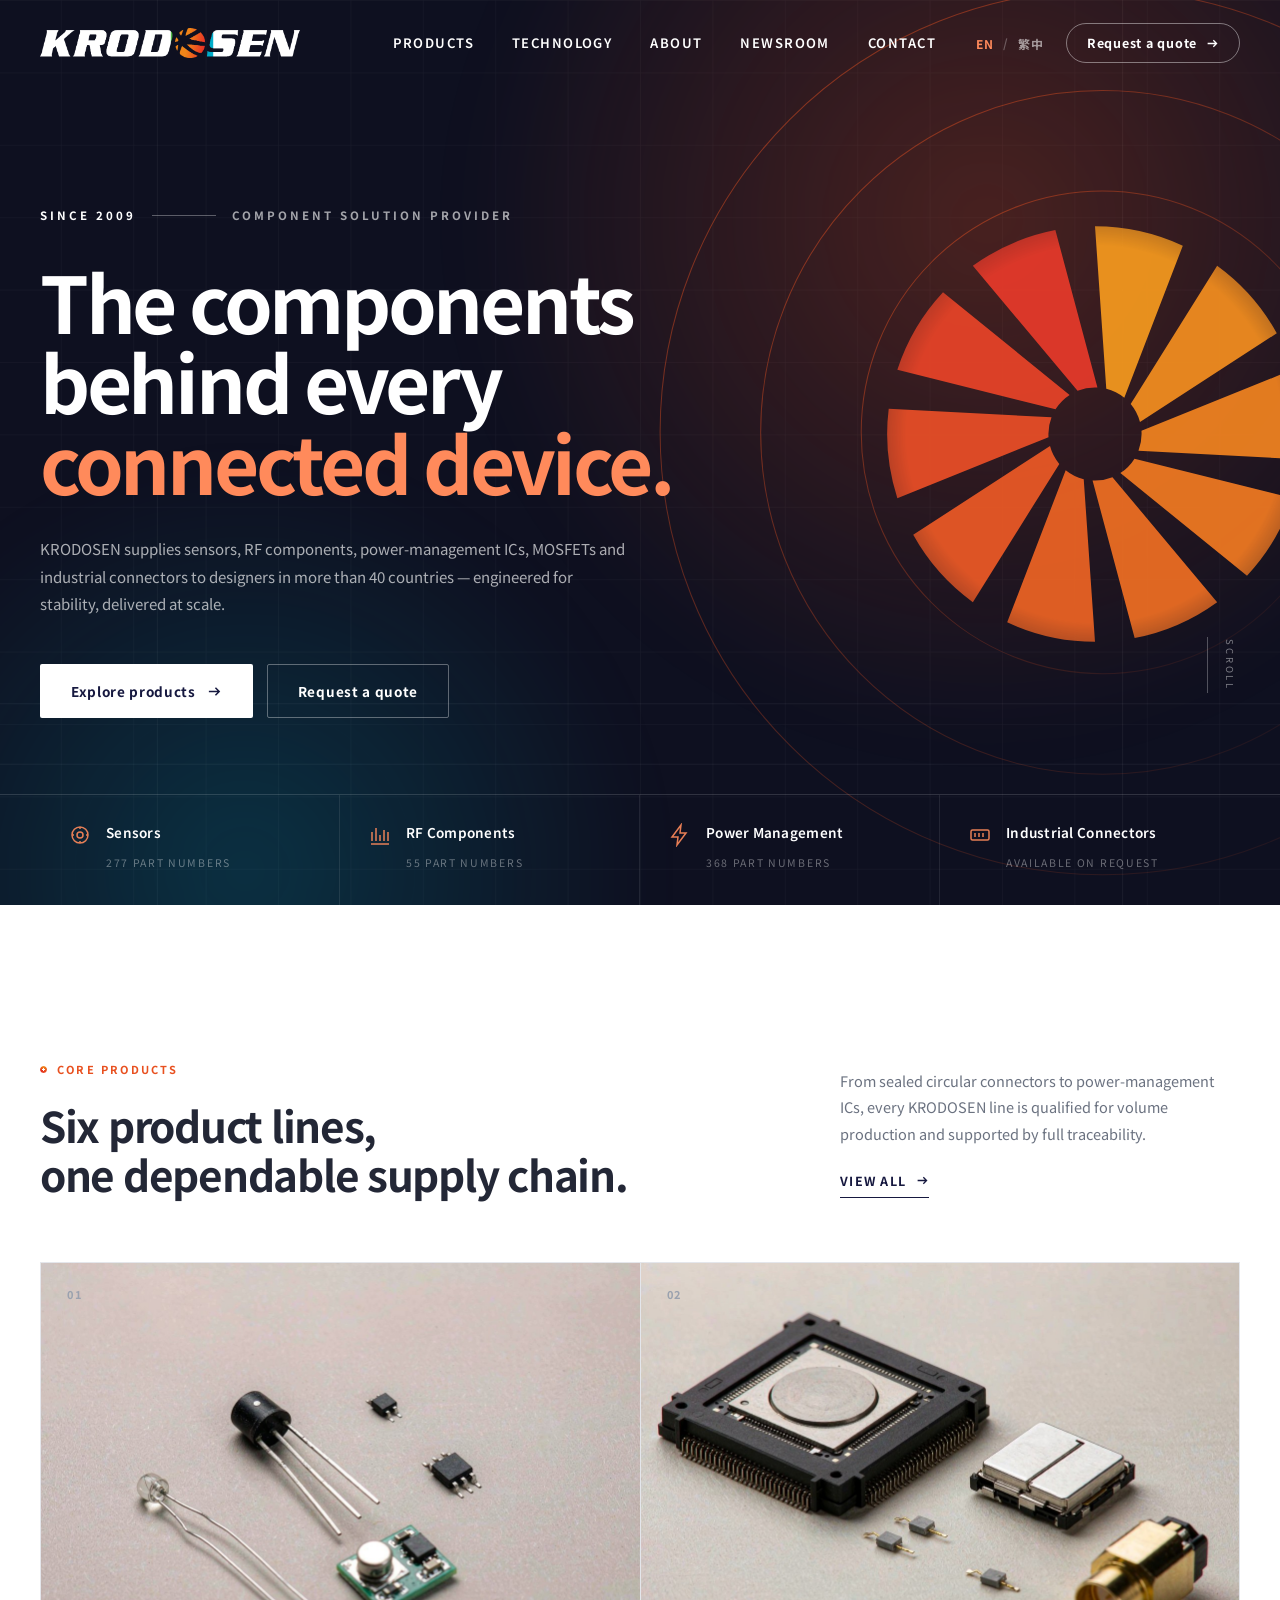
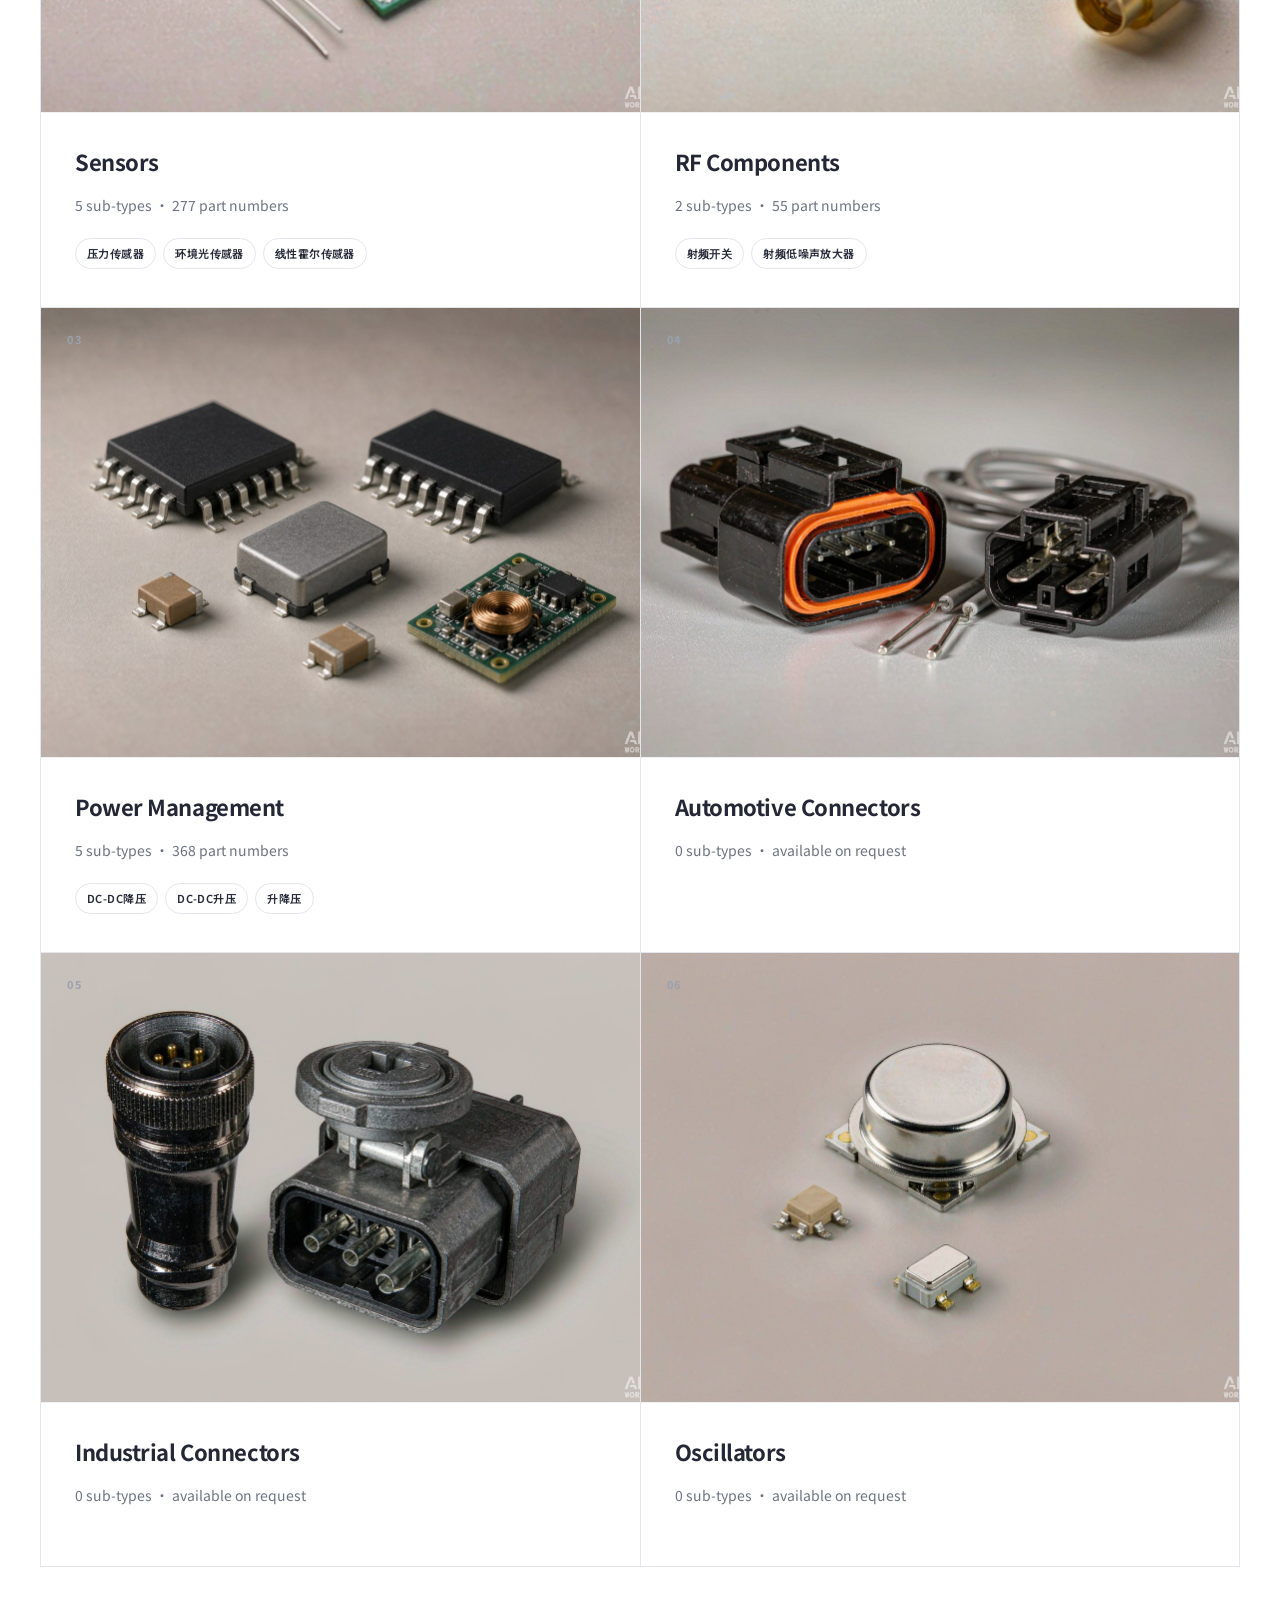
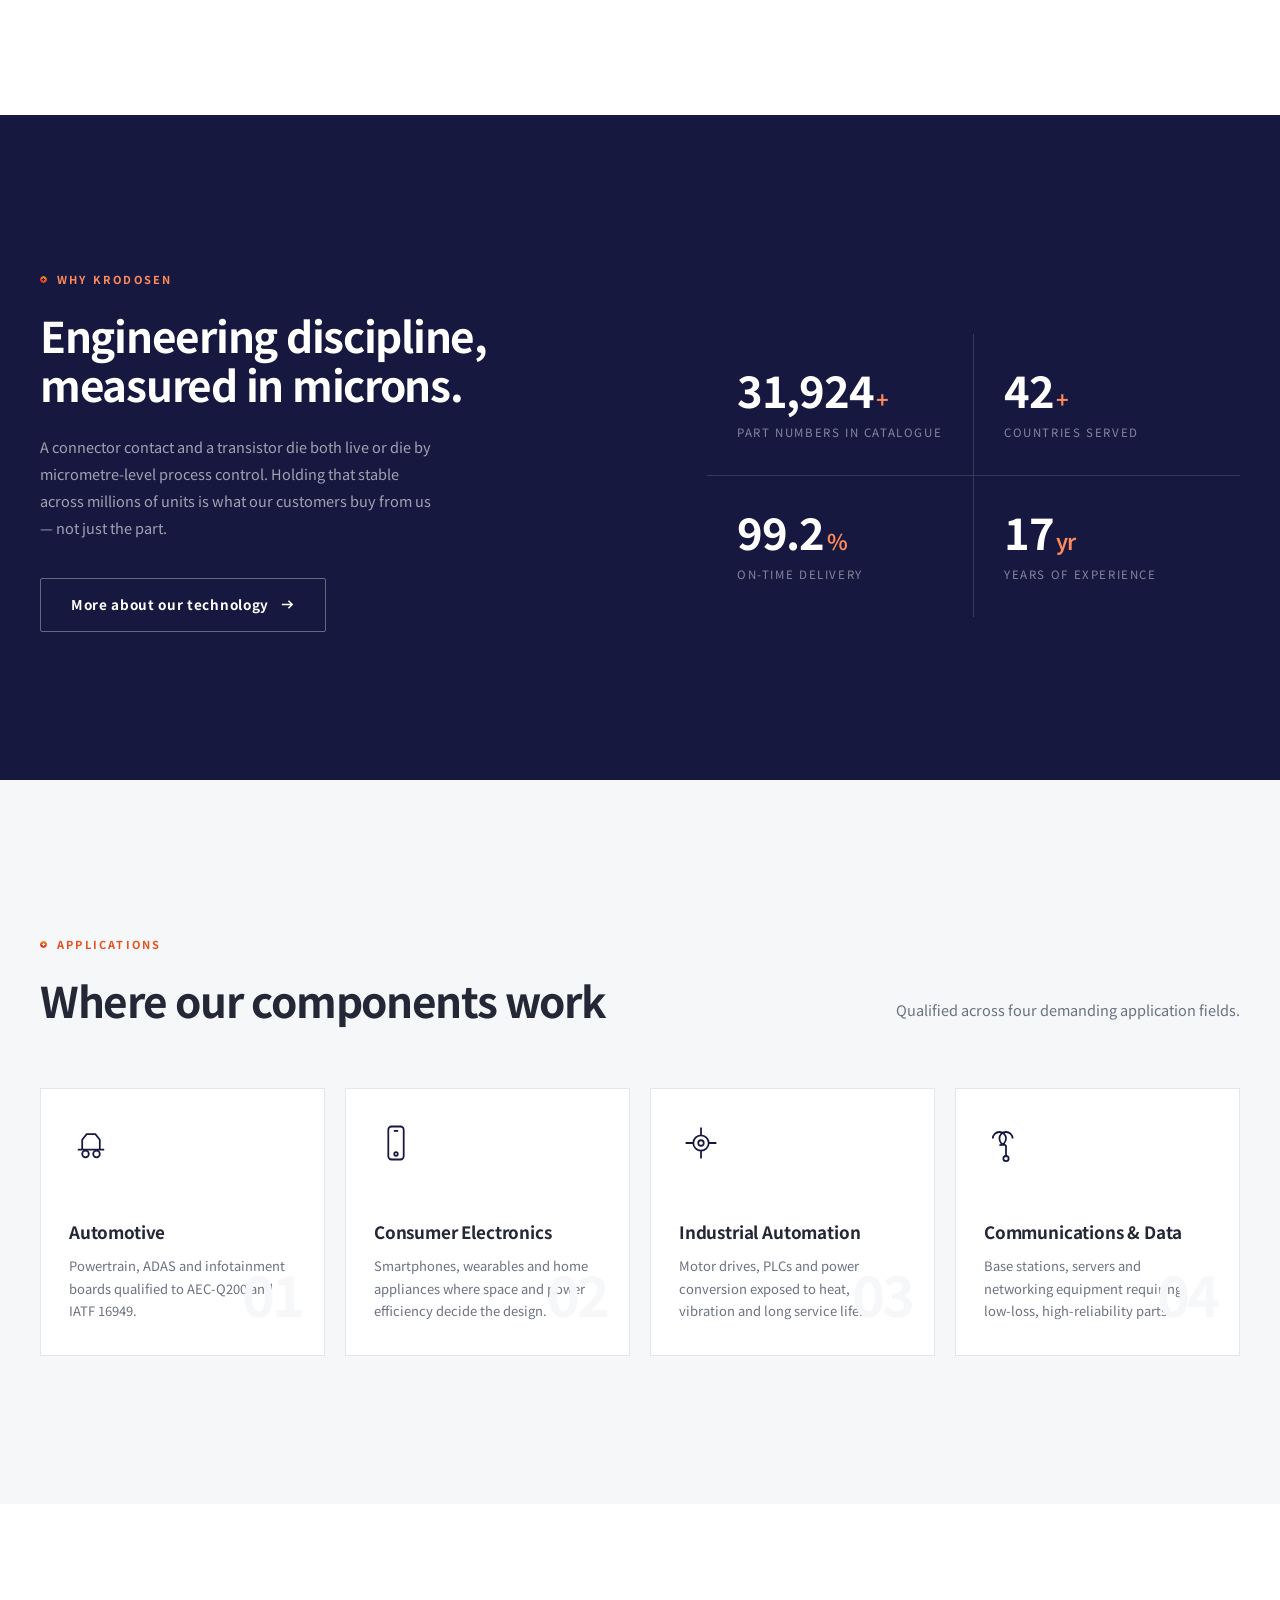
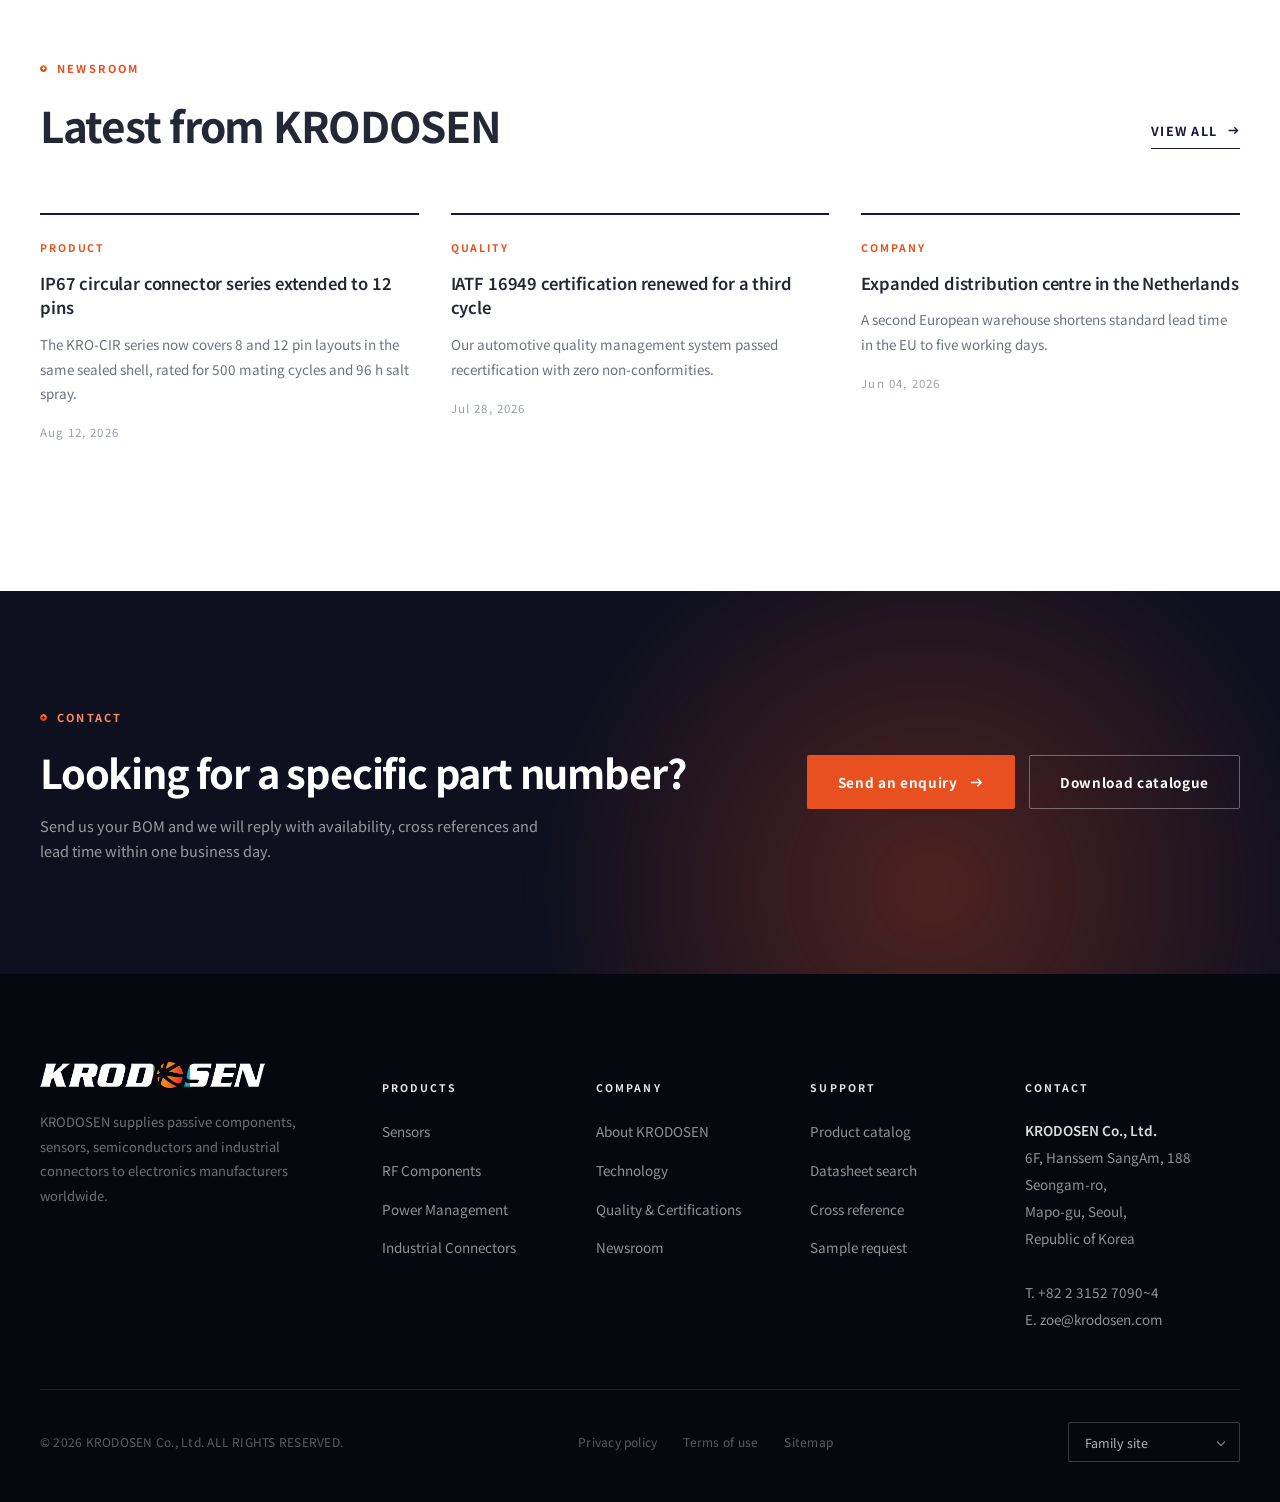
==== commit 76824a9b: "KRODOSEN: clean demo data / package artwork / product overview" ====
--- a/index.html
+++ b/index.html
@@ -13,7 +13,7 @@
 <link rel="preconnect" href="https://cdn.jsdelivr.net">
 <link rel="stylesheet" href="https://cdn.jsdelivr.net/gh/orioncactus/pretendard@v1.3.9/dist/web/variable/pretendardvariable-dynamic-subset.min.css">
 <link rel="stylesheet" href="https://fonts.googleapis.com/css2?family=Noto+Sans+TC:wght@400;500;700&display=swap">
-<link rel="stylesheet" href="assets/css/style.css?v=20261113d">
+<link rel="stylesheet" href="assets/css/style.css?v=20261115a">
 <script type="application/ld+json">
 {"@context":"https://schema.org","@type":"Organization","name":"KRODOSEN","url":"https://krodosen.com",
 "description":"Manufacturer and supplier of sensors, RF components, power-management ICs, MOSFETs, oscillators and industrial connectors.",
@@ -385,12 +385,12 @@
   </div>
 </footer>
 
-<script src="assets/js/i18n.js?v=20261113d"></script>
-<script src="assets/js/catalog-data.js?v=20261113d"></script>
-<script src="assets/js/cms-config.js?v=20261113d"></script>
-<script src="assets/js/store.js?v=20261113d"></script>
-<script src="assets/js/pkg-art.js?v=20261113d"></script>
-<script src="assets/js/app.js?v=20261113d"></script>
-<script src="assets/js/home-cats.js?v=20261113d"></script>
+<script src="assets/js/i18n.js?v=20261115a"></script>
+<script src="assets/js/catalog-data.js?v=20261115a"></script>
+<script src="assets/js/cms-config.js?v=20261115a"></script>
+<script src="assets/js/store.js?v=20261115a"></script>
+<script src="assets/js/pkg-art.js?v=20261115a"></script>
+<script src="assets/js/app.js?v=20261115a"></script>
+<script src="assets/js/home-cats.js?v=20261115a"></script>
 </body>
 </html>
--- a/assets/css/style.css
+++ b/assets/css/style.css
@@ -512,6 +512,8 @@
 .search svg{ position:absolute; left:15px; top:14px; width:16px; height:16px; color:var(--muted-2); }
 
 .ptable{ width:100%; border-collapse:collapse; }
+/* 全部料号都没有规格书时，整列收起（catalog.js 自动判断） */
+body.no-doc-col [data-doc-col]{ display:none !important; }
 .ptable thead th{
   text-align:left; font-size:10.5px; font-weight:700; letter-spacing:.16em; text-transform:uppercase;
   color:var(--muted-2); padding:0 18px 14px; border-bottom:1px solid var(--ink);
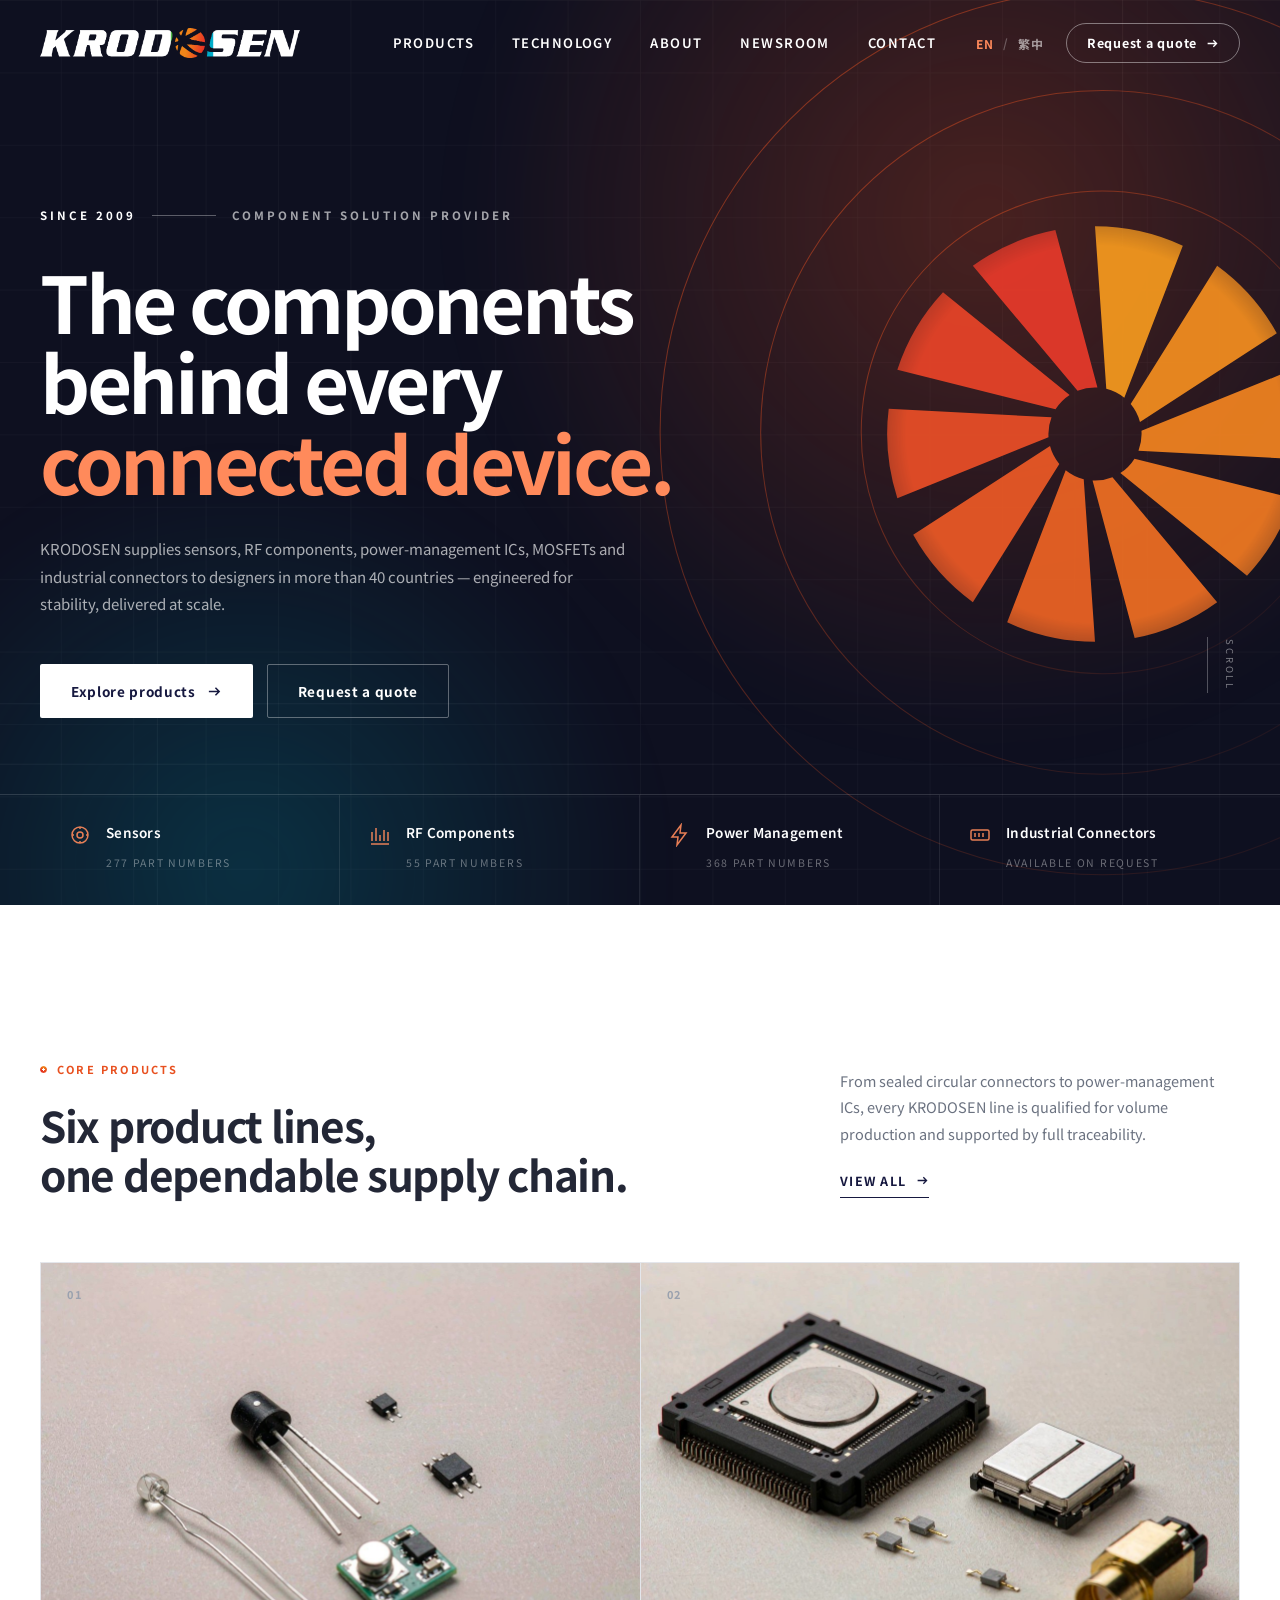
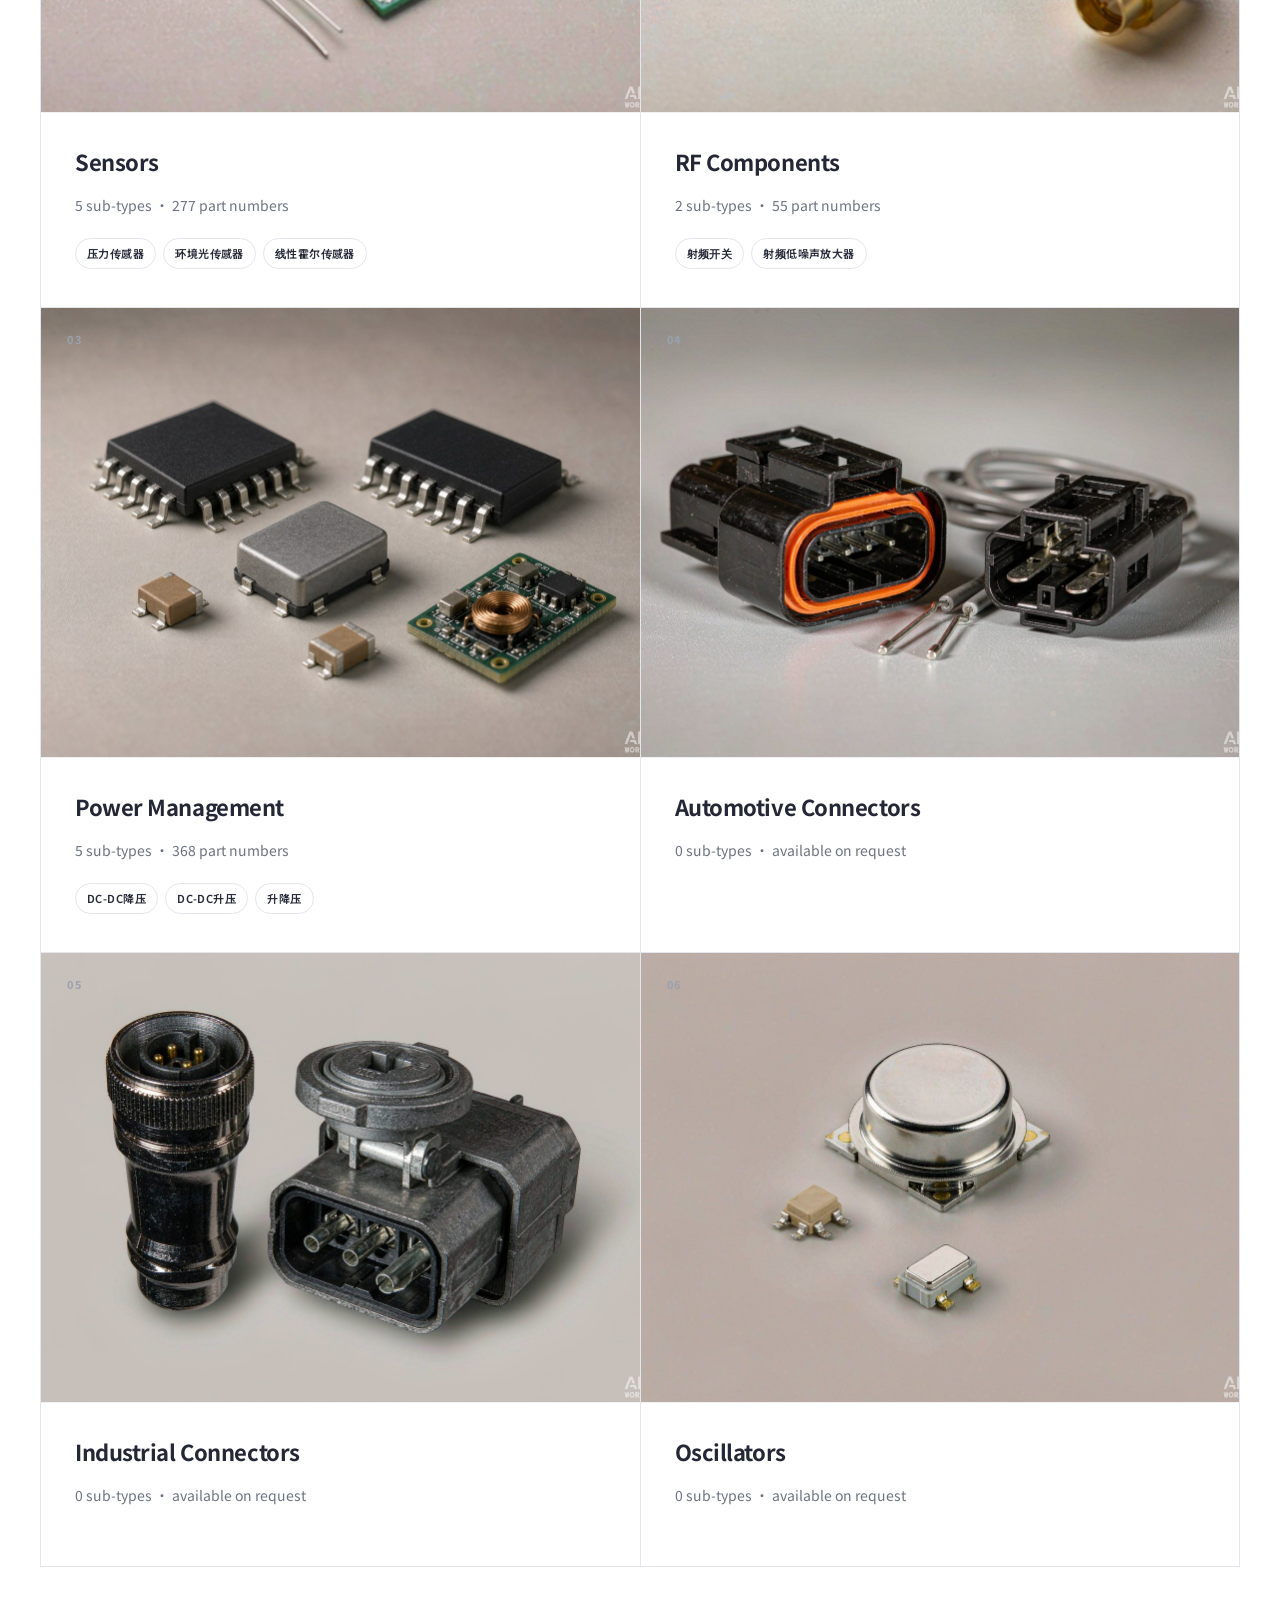
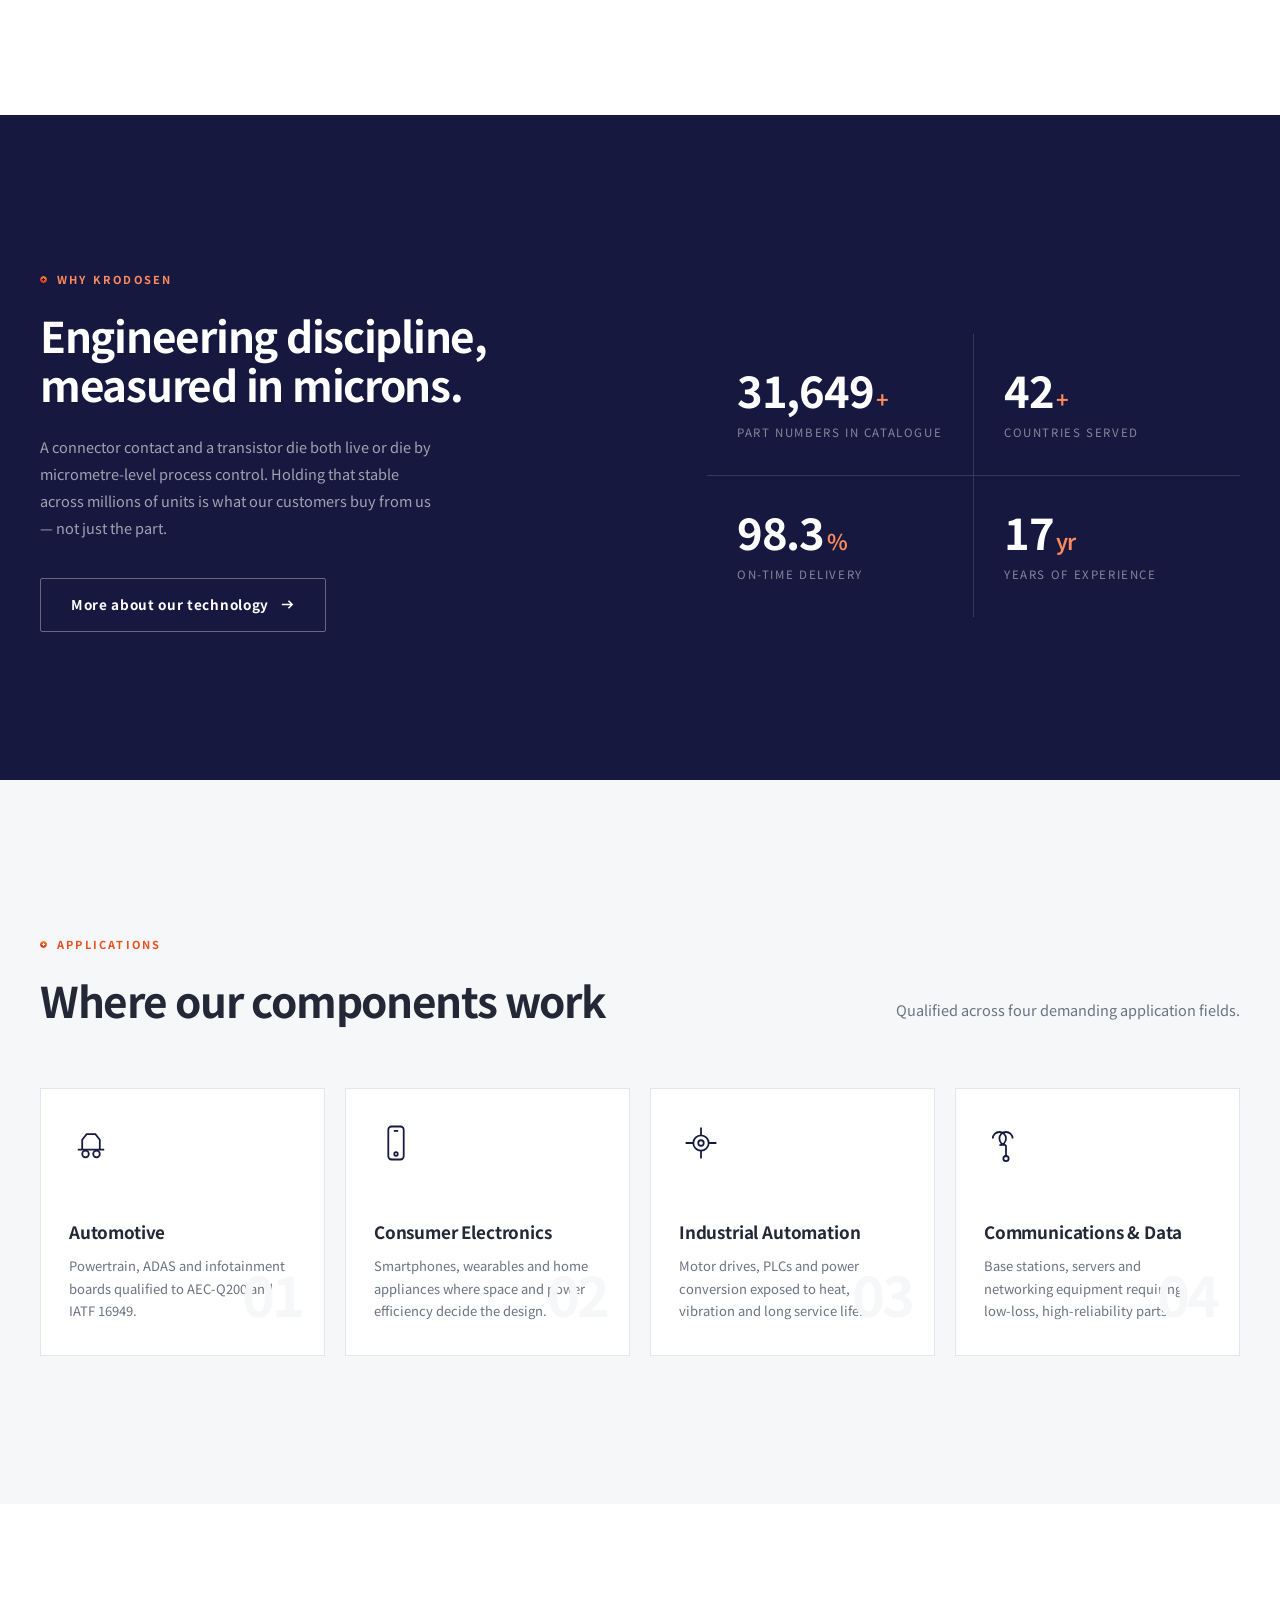
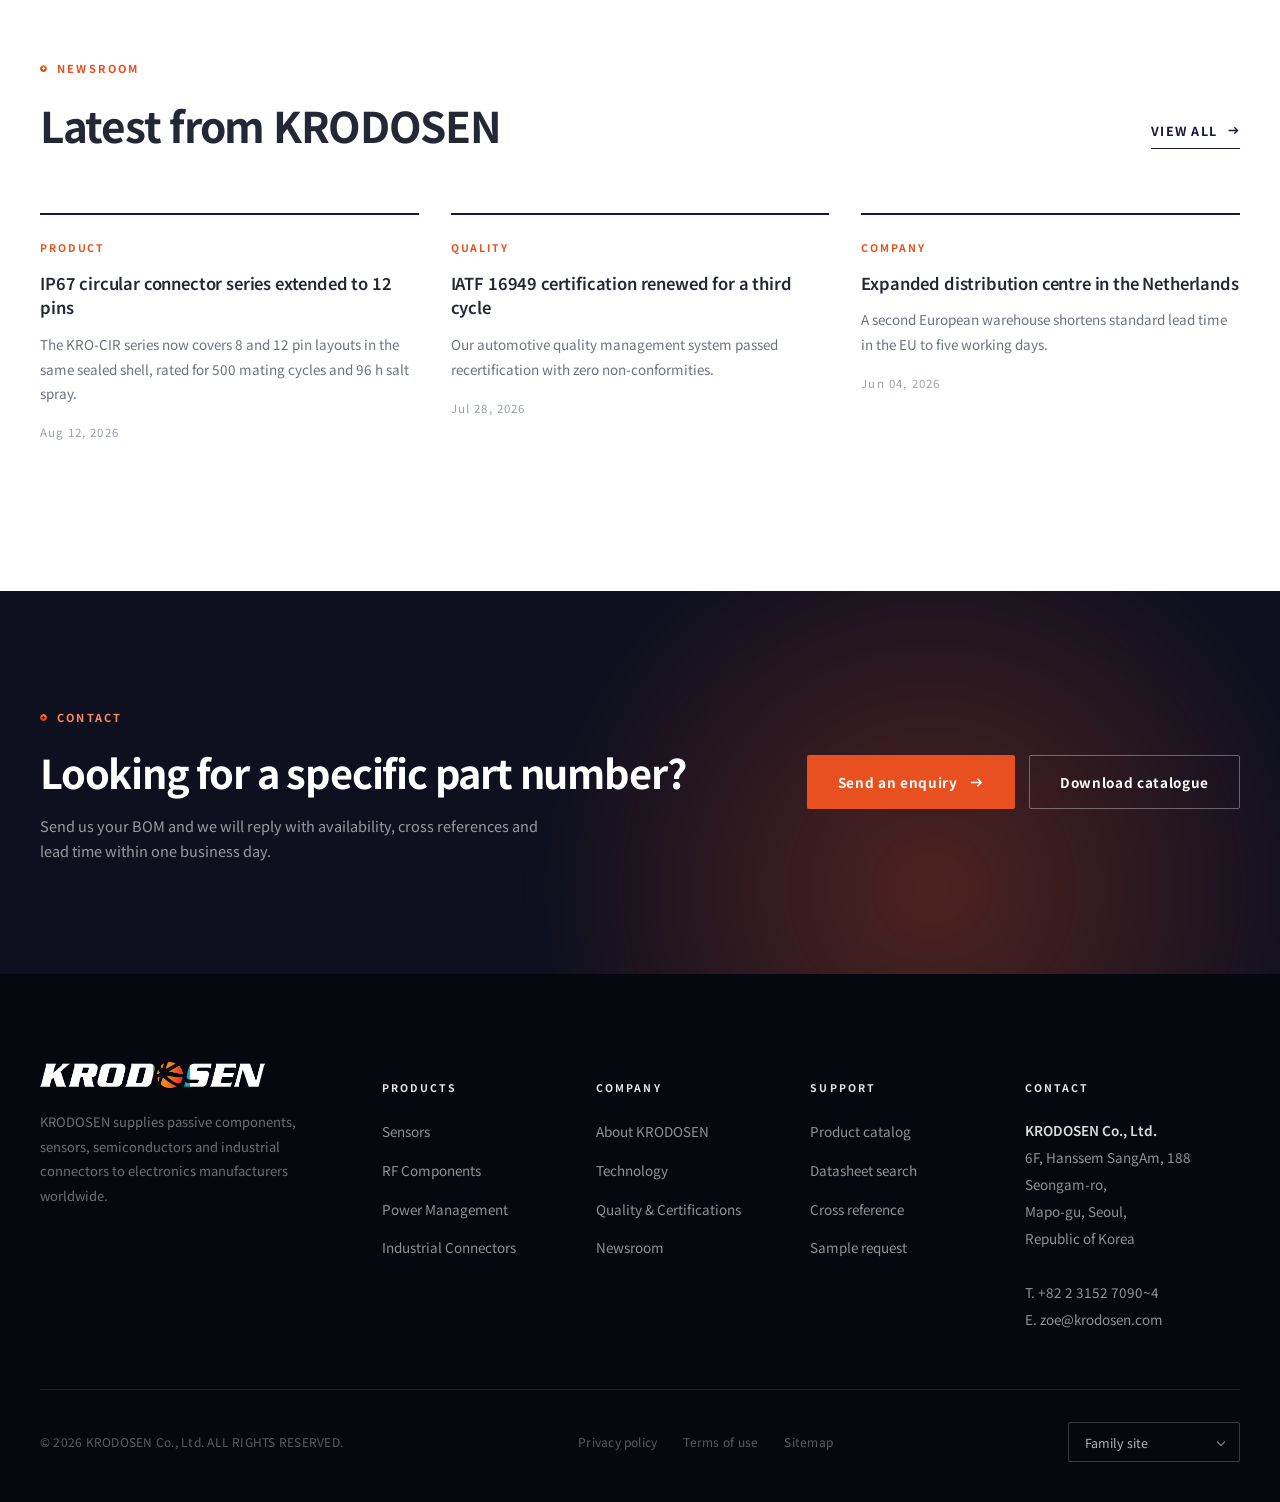
==== commit cff7f097: "KRODOSEN: clean demo data / package artwork / product overview" ====
--- a/index.html
+++ b/index.html
@@ -13,7 +13,7 @@
 <link rel="preconnect" href="https://cdn.jsdelivr.net">
 <link rel="stylesheet" href="https://cdn.jsdelivr.net/gh/orioncactus/pretendard@v1.3.9/dist/web/variable/pretendardvariable-dynamic-subset.min.css">
 <link rel="stylesheet" href="https://fonts.googleapis.com/css2?family=Noto+Sans+TC:wght@400;500;700&display=swap">
-<link rel="stylesheet" href="assets/css/style.css?v=20261115a">
+<link rel="stylesheet" href="assets/css/style.css?v=20261115b">
 <script type="application/ld+json">
 {"@context":"https://schema.org","@type":"Organization","name":"KRODOSEN","url":"https://krodosen.com",
 "description":"Manufacturer and supplier of sensors, RF components, power-management ICs, MOSFETs, oscillators and industrial connectors.",
@@ -385,12 +385,12 @@
   </div>
 </footer>
 
-<script src="assets/js/i18n.js?v=20261115a"></script>
-<script src="assets/js/catalog-data.js?v=20261115a"></script>
-<script src="assets/js/cms-config.js?v=20261115a"></script>
-<script src="assets/js/store.js?v=20261115a"></script>
-<script src="assets/js/pkg-art.js?v=20261115a"></script>
-<script src="assets/js/app.js?v=20261115a"></script>
-<script src="assets/js/home-cats.js?v=20261115a"></script>
+<script src="assets/js/i18n.js?v=20261115b"></script>
+<script src="assets/js/catalog-data.js?v=20261115b"></script>
+<script src="assets/js/cms-config.js?v=20261115b"></script>
+<script src="assets/js/store.js?v=20261115b"></script>
+<script src="assets/js/pkg-art.js?v=20261115b"></script>
+<script src="assets/js/app.js?v=20261115b"></script>
+<script src="assets/js/home-cats.js?v=20261115b"></script>
 </body>
 </html>
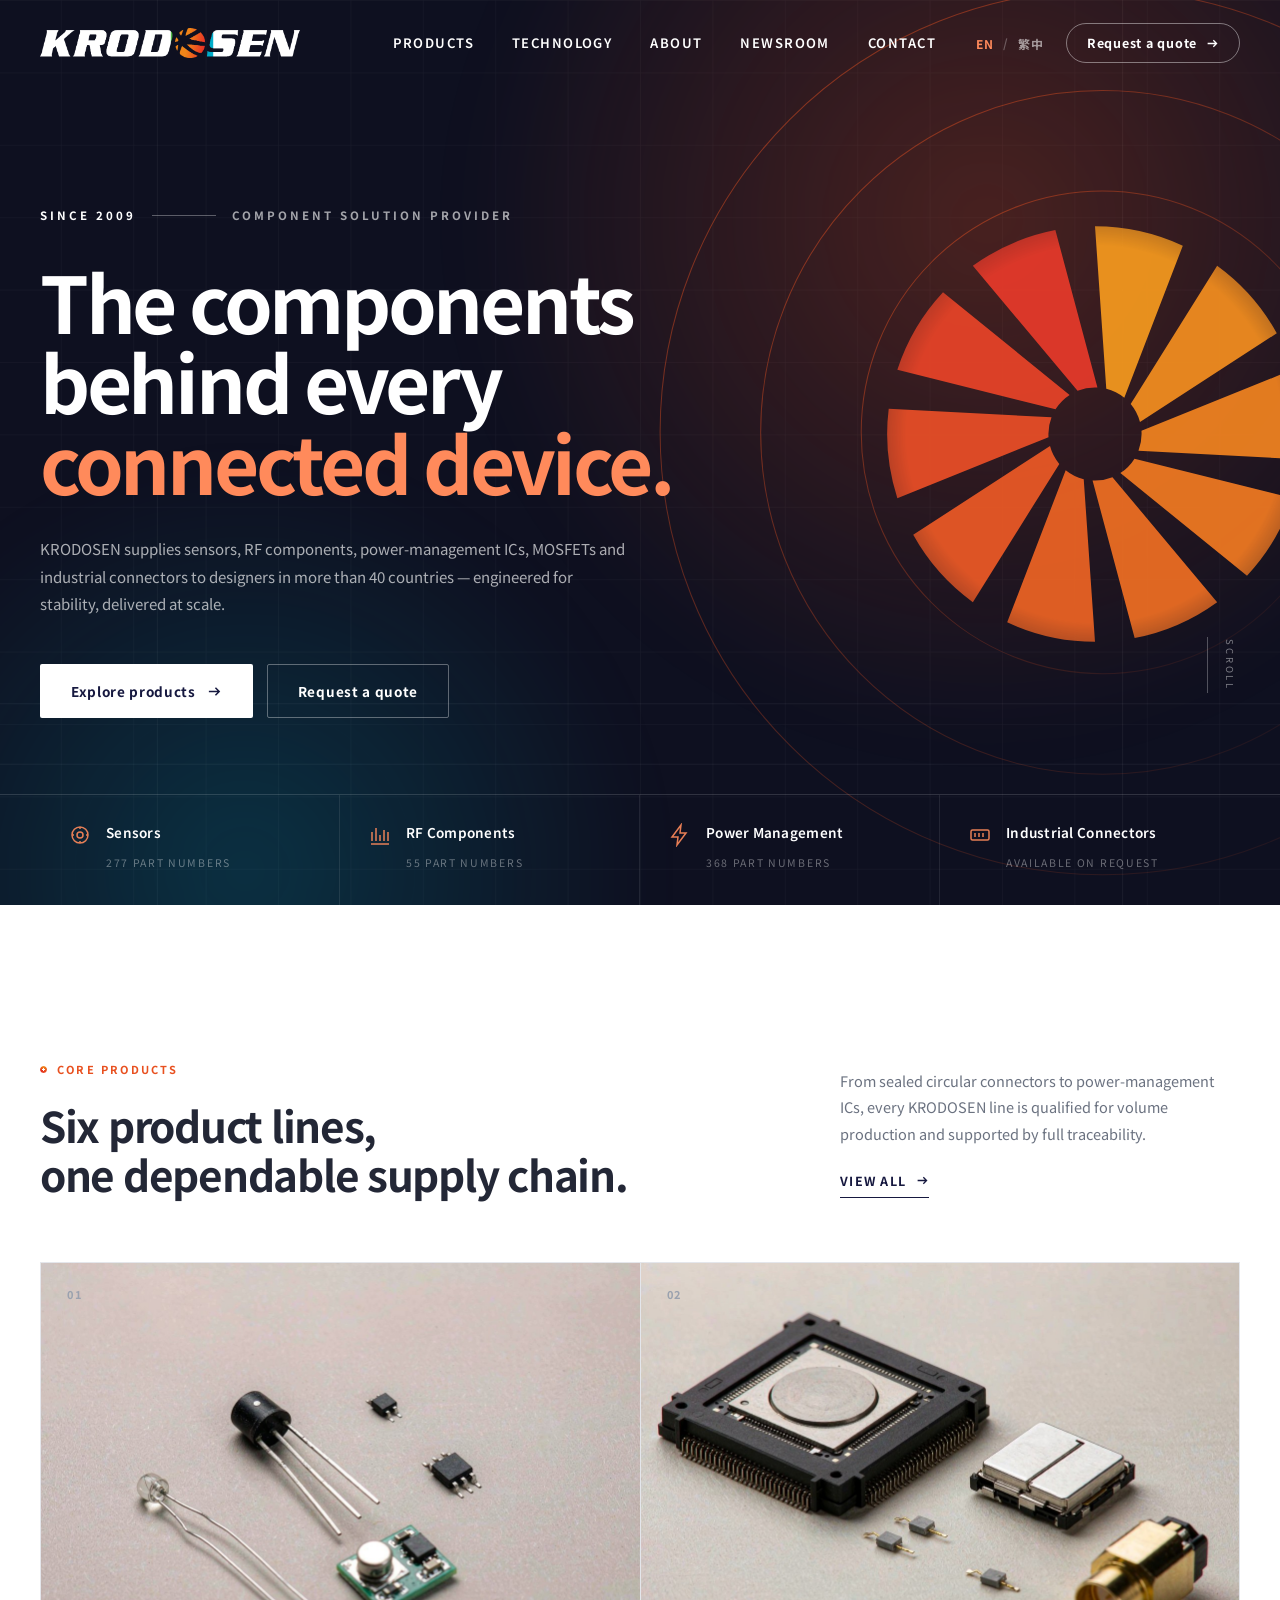
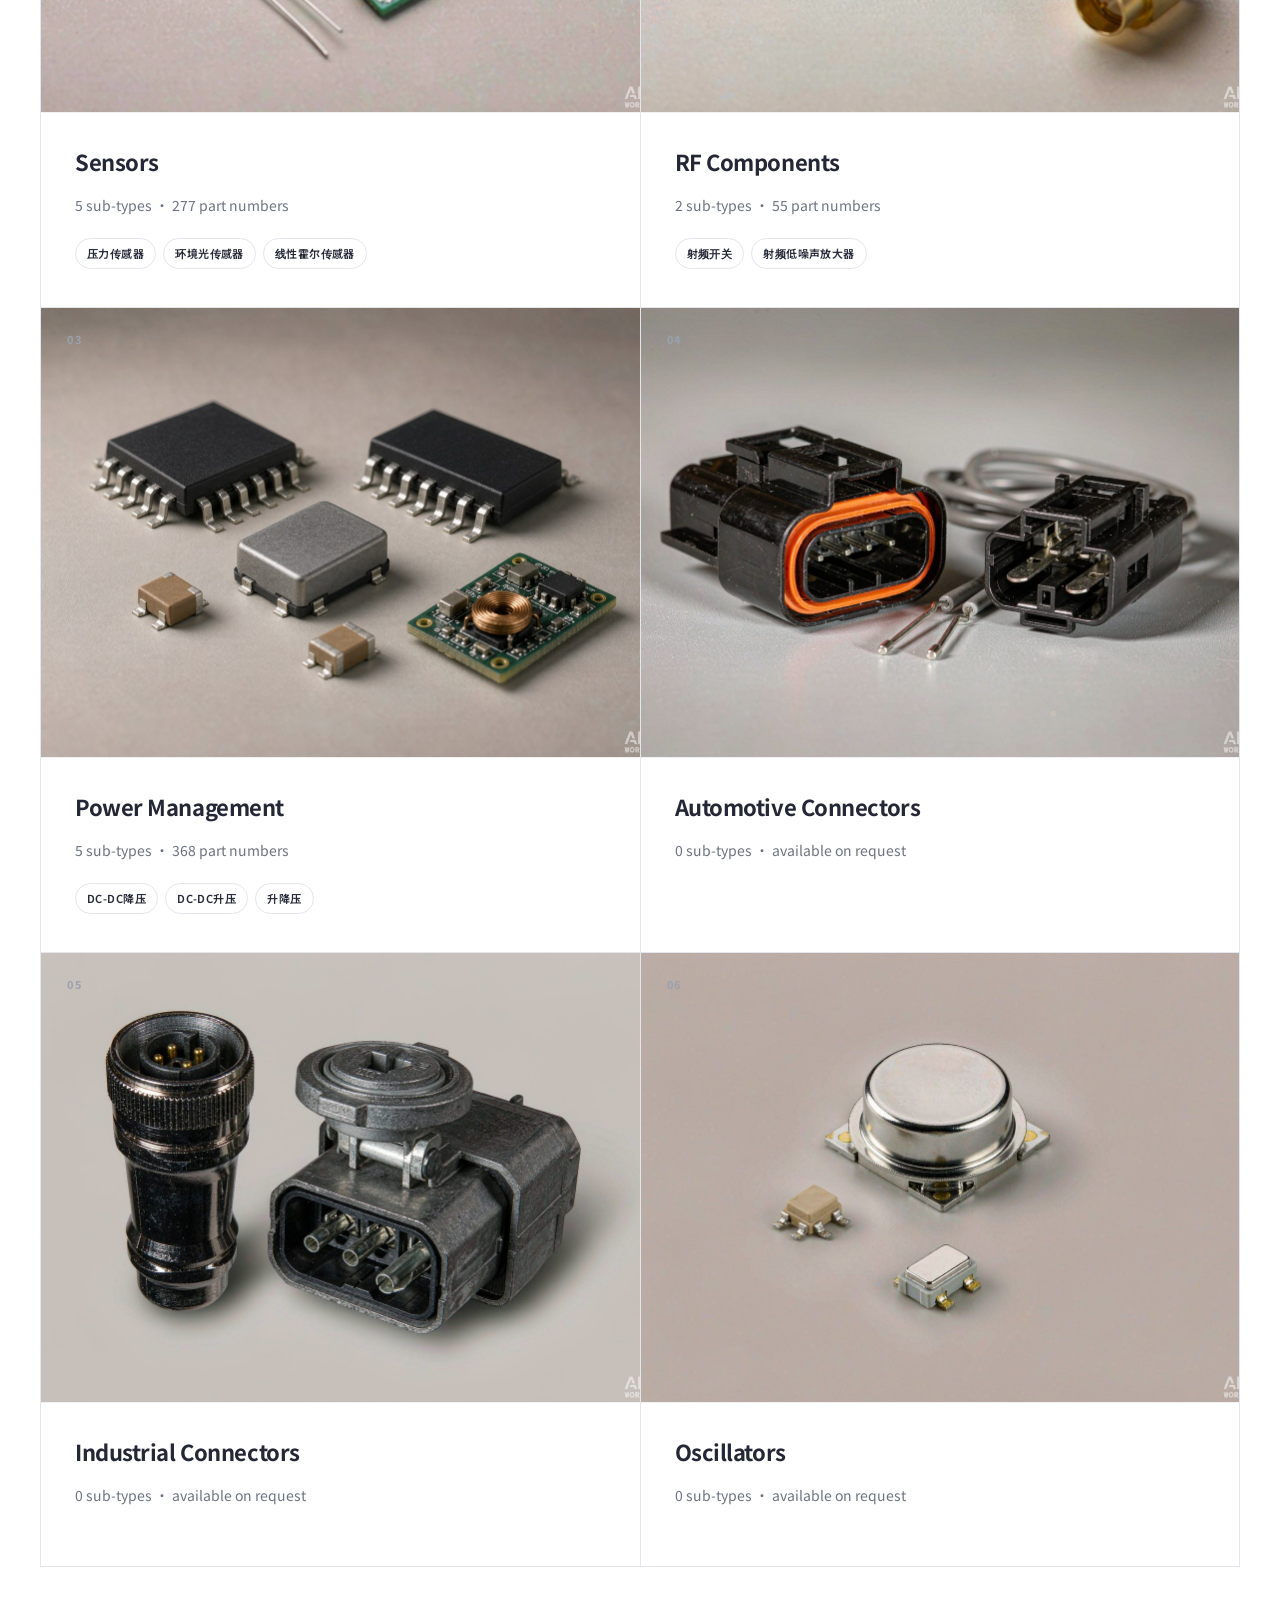
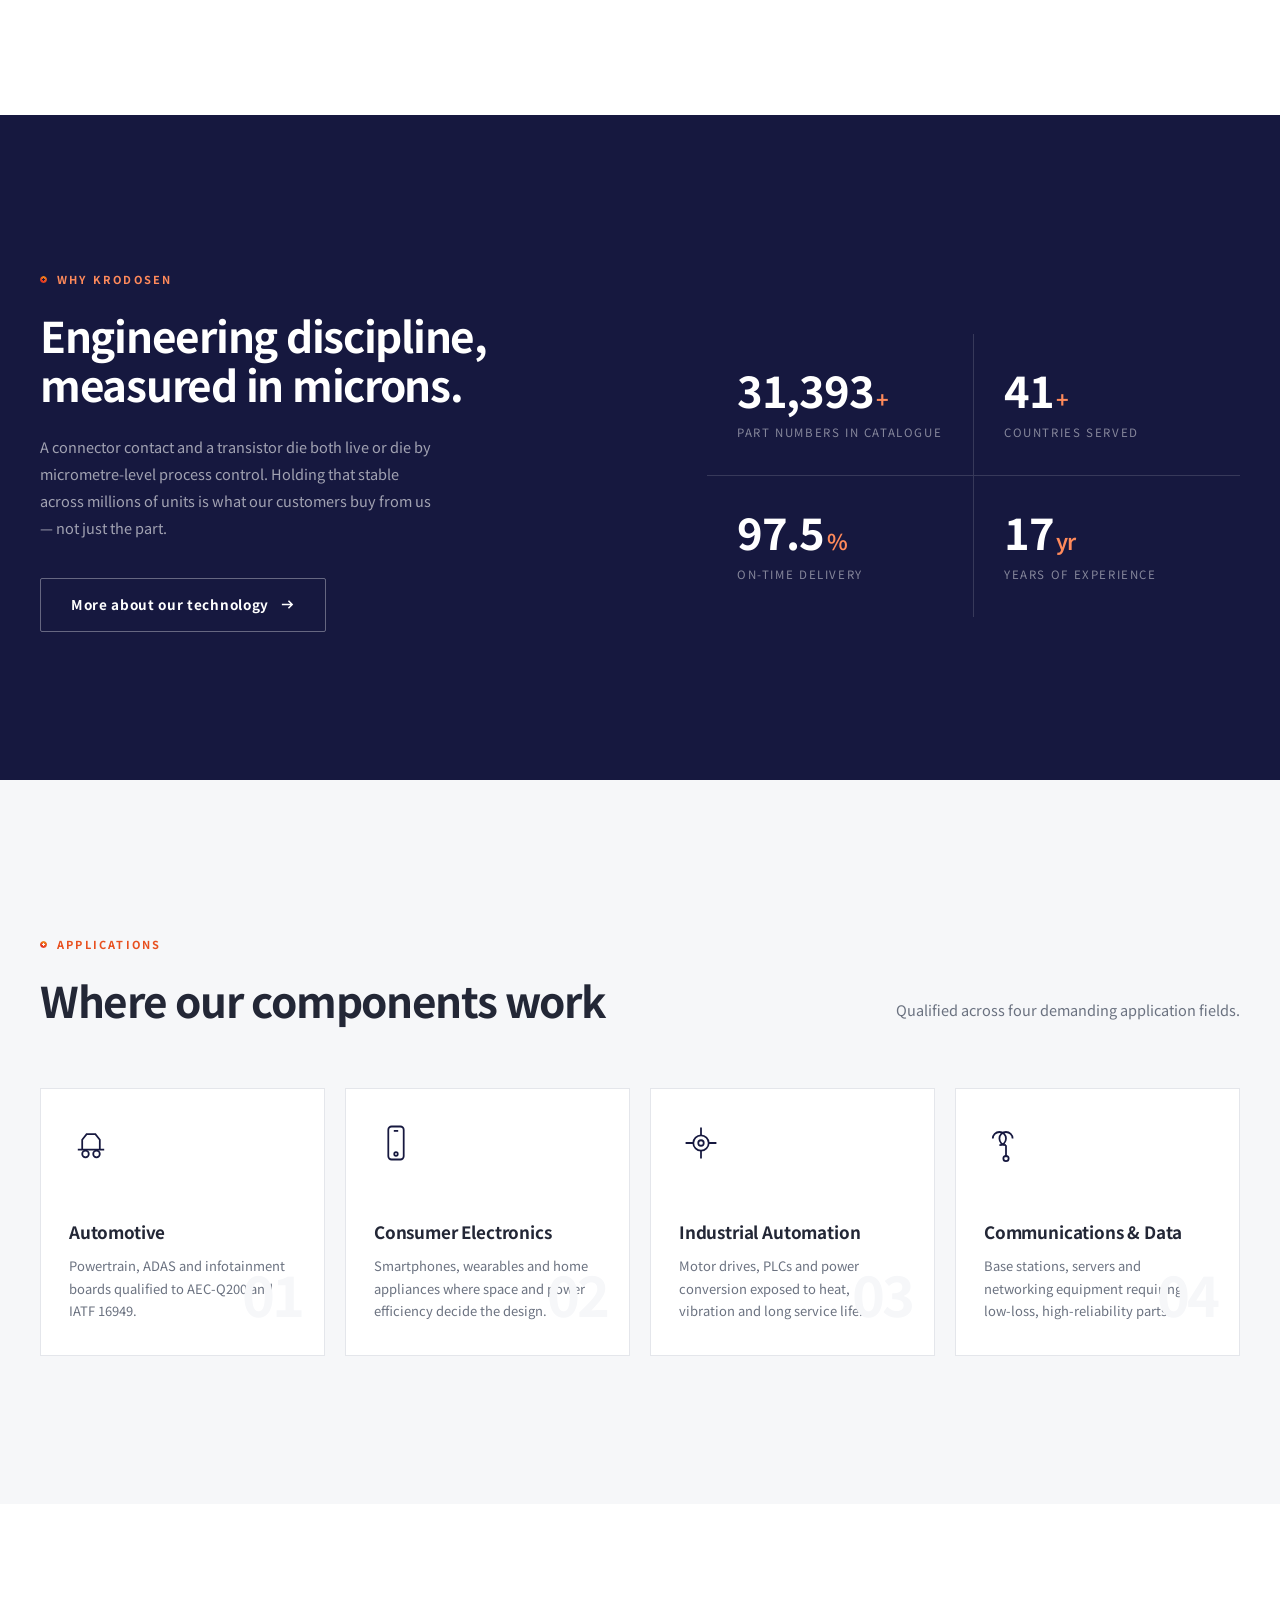
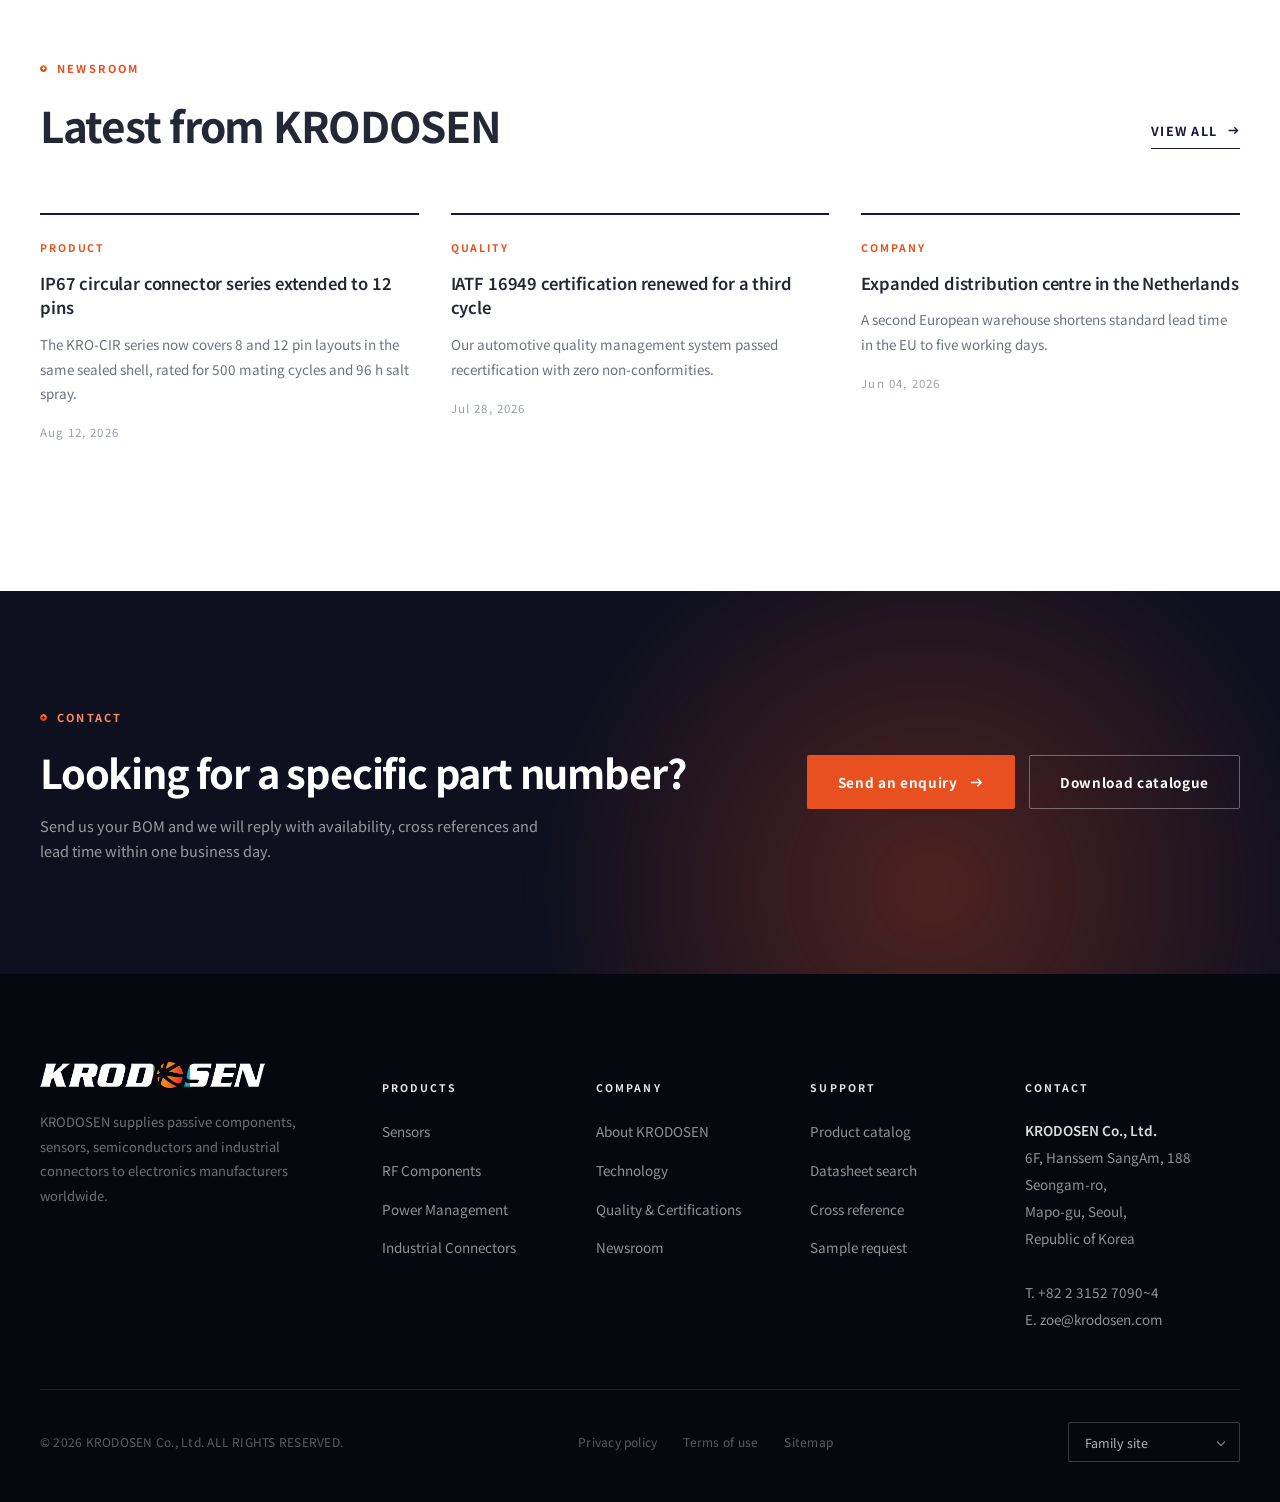
==== commit 4c4746ff: "KRODOSEN: clean demo data / package artwork / product overview" ====
--- a/index.html
+++ b/index.html
@@ -13,7 +13,7 @@
 <link rel="preconnect" href="https://cdn.jsdelivr.net">
 <link rel="stylesheet" href="https://cdn.jsdelivr.net/gh/orioncactus/pretendard@v1.3.9/dist/web/variable/pretendardvariable-dynamic-subset.min.css">
 <link rel="stylesheet" href="https://fonts.googleapis.com/css2?family=Noto+Sans+TC:wght@400;500;700&display=swap">
-<link rel="stylesheet" href="assets/css/style.css?v=20261115b">
+<link rel="stylesheet" href="assets/css/style.css?v=20261115c">
 <script type="application/ld+json">
 {"@context":"https://schema.org","@type":"Organization","name":"KRODOSEN","url":"https://krodosen.com",
 "description":"Manufacturer and supplier of sensors, RF components, power-management ICs, MOSFETs, oscillators and industrial connectors.",
@@ -385,12 +385,13 @@
   </div>
 </footer>
 
-<script src="assets/js/i18n.js?v=20261115b"></script>
-<script src="assets/js/catalog-data.js?v=20261115b"></script>
-<script src="assets/js/cms-config.js?v=20261115b"></script>
-<script src="assets/js/store.js?v=20261115b"></script>
-<script src="assets/js/pkg-art.js?v=20261115b"></script>
-<script src="assets/js/app.js?v=20261115b"></script>
-<script src="assets/js/home-cats.js?v=20261115b"></script>
+<script src="assets/js/i18n.js?v=20261115c"></script>
+<script src="assets/js/catalog-data.js?v=20261115c"></script>
+<script src="assets/js/cms-config.js?v=20261115c"></script>
+<script src="assets/js/store.js?v=20261115c"></script>
+<script src="assets/js/pkg-art.js?v=20261115c"></script>
+<script src="assets/js/app.js?v=20261115c"></script>
+<script src="assets/js/home-cats.js?v=20261115c"></script>
+<script src="assets/js/track.js?v=20261115c"></script>
 </body>
 </html>
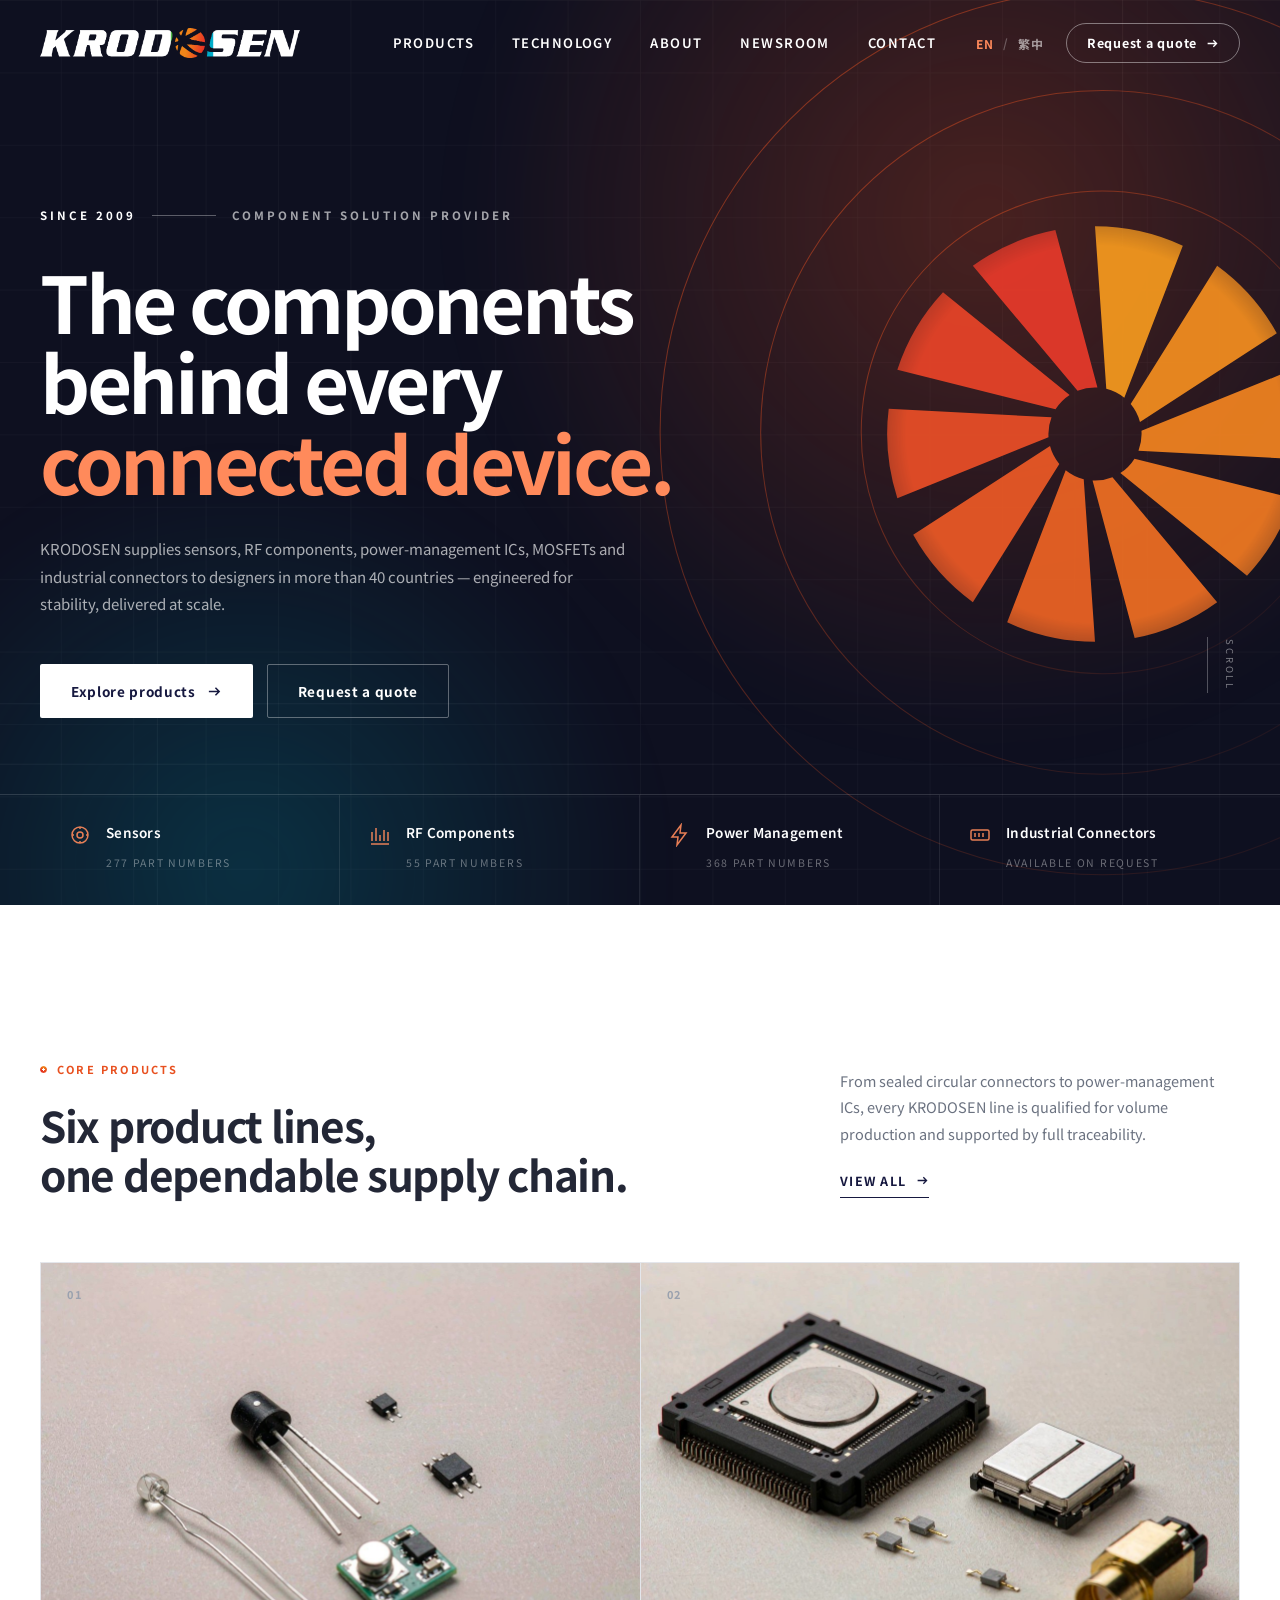
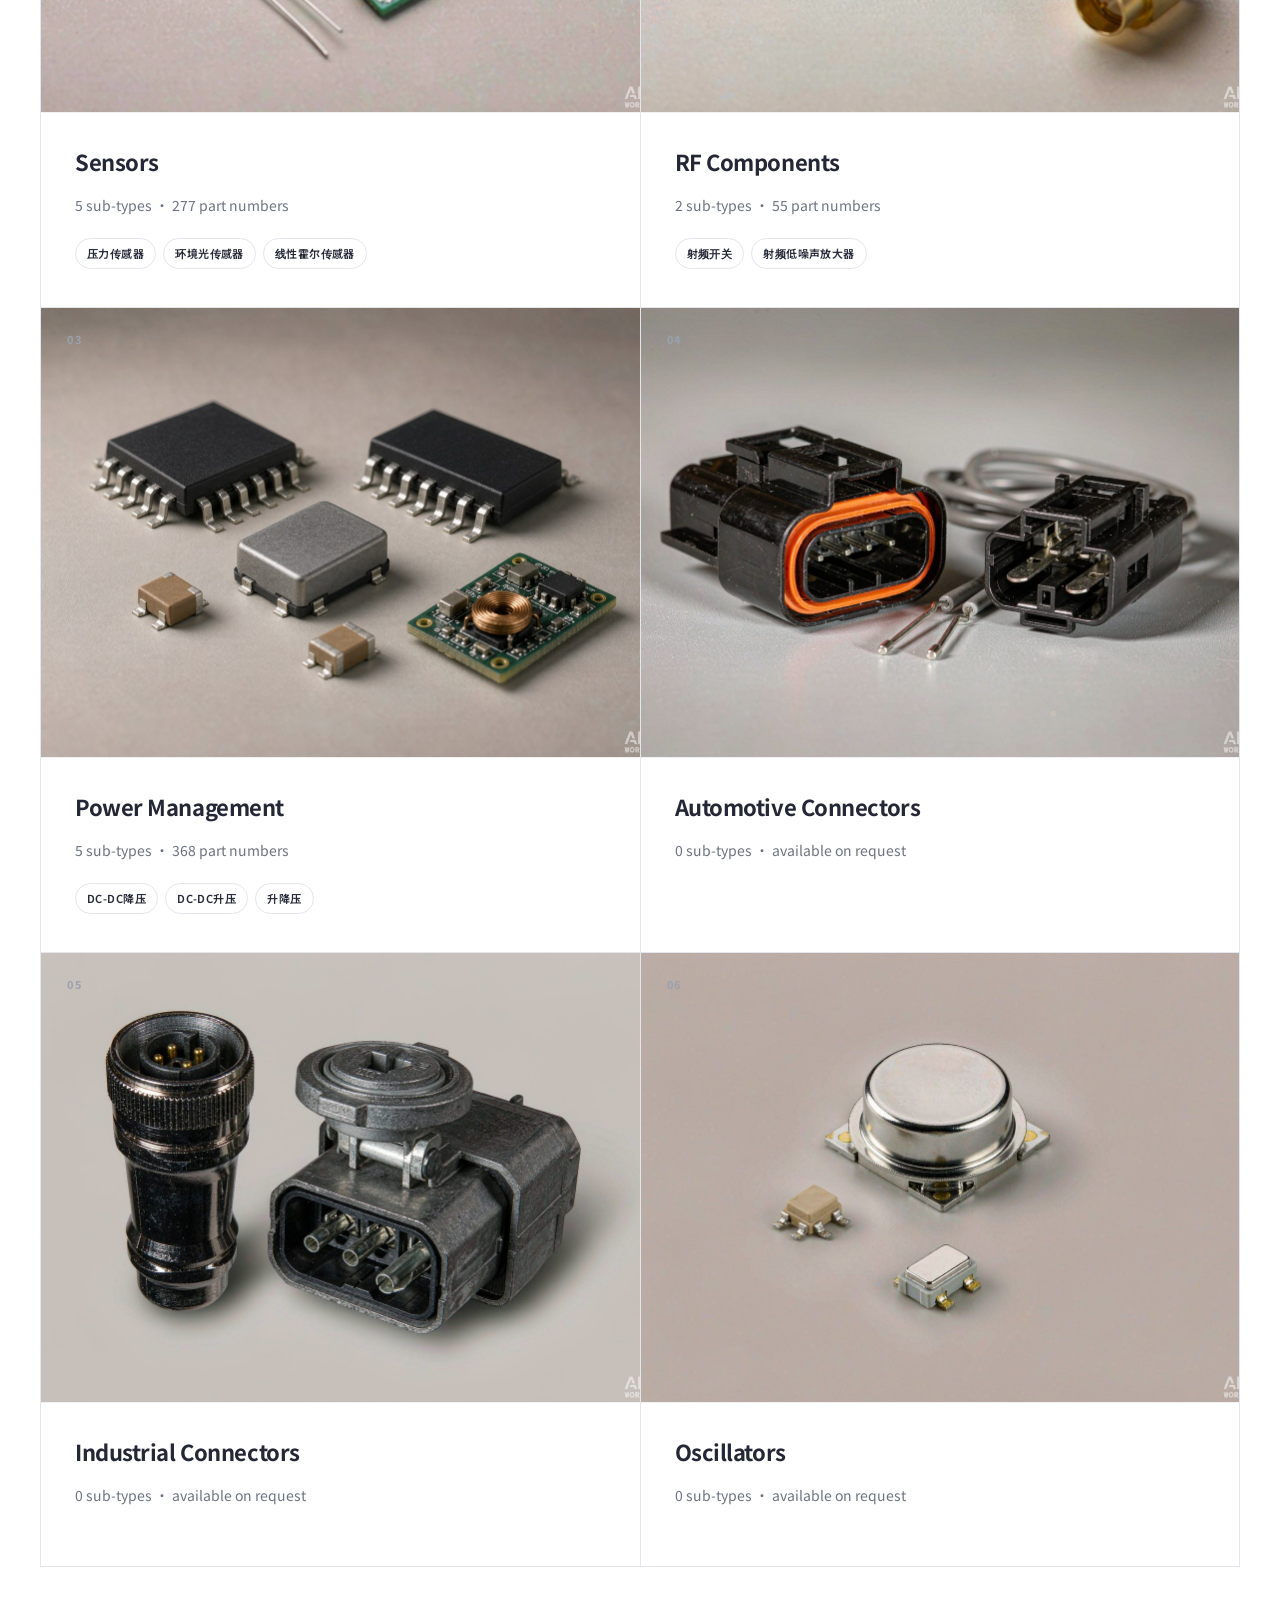
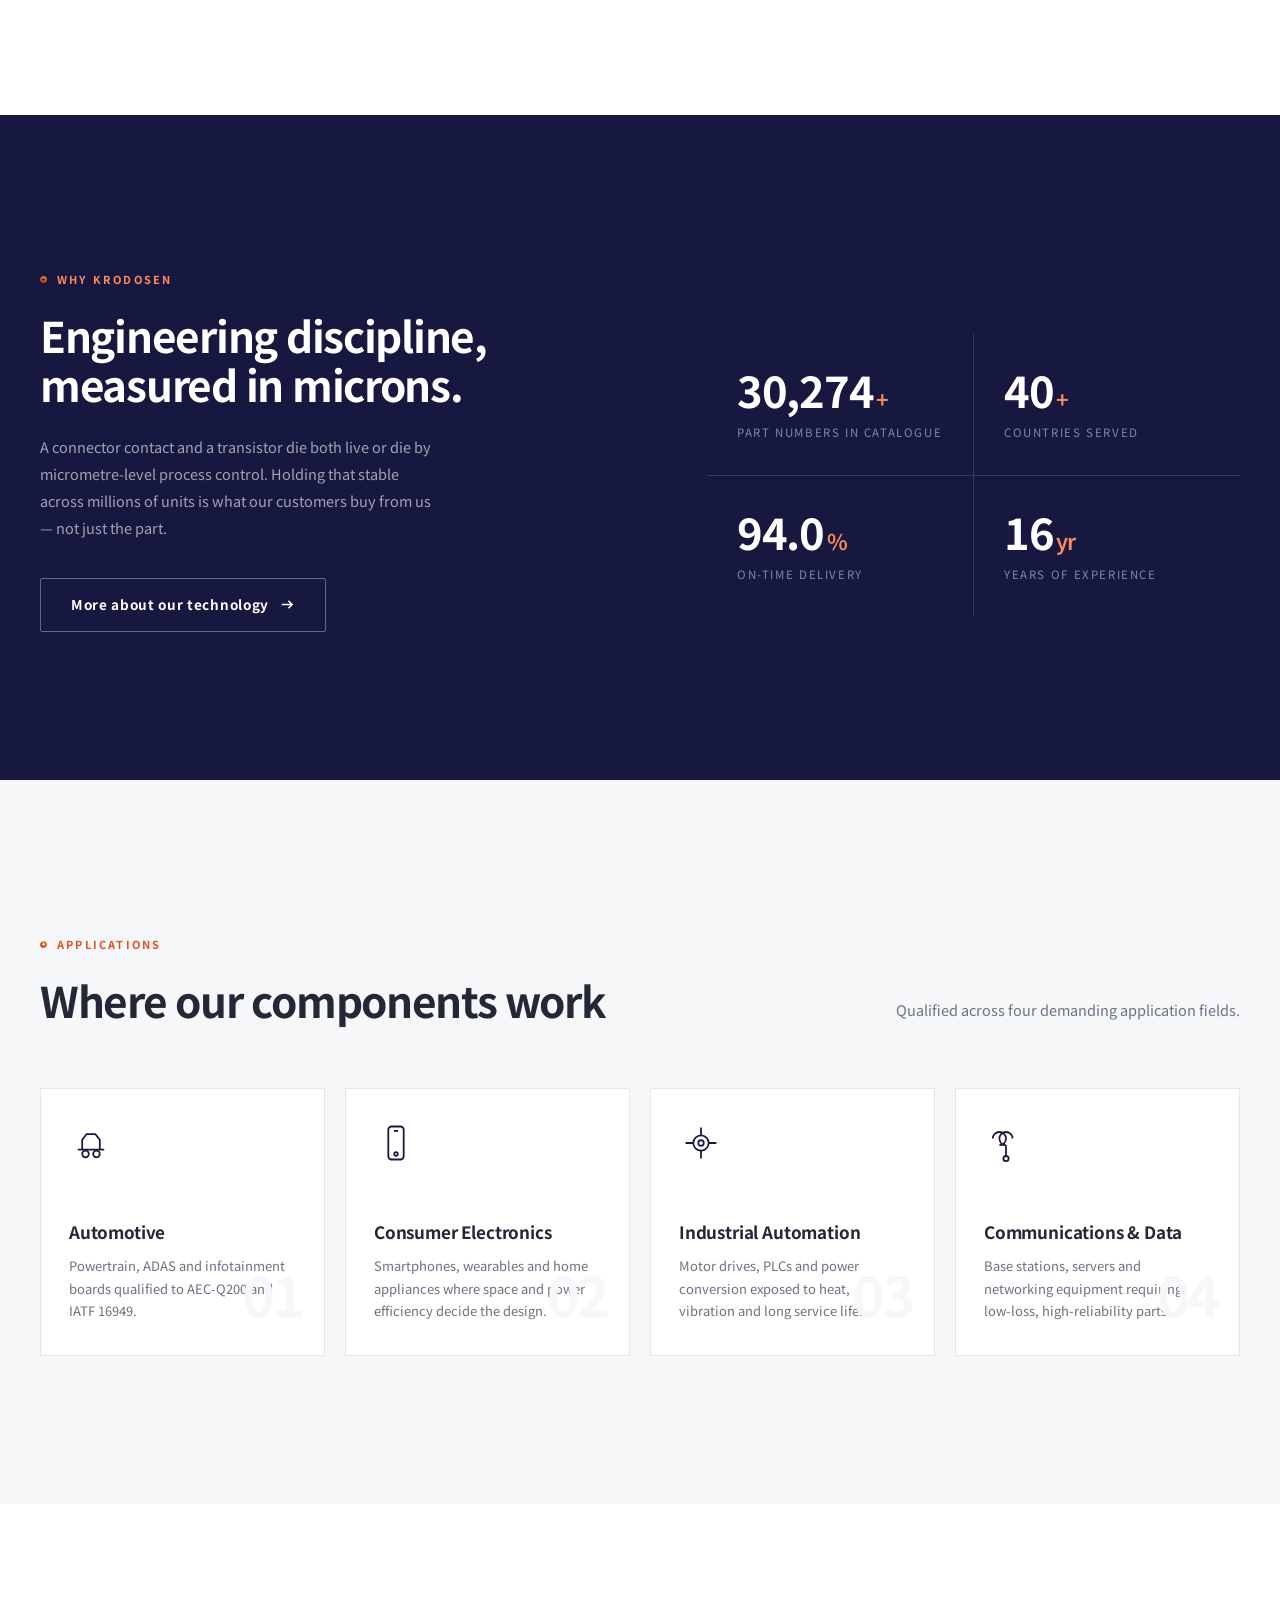
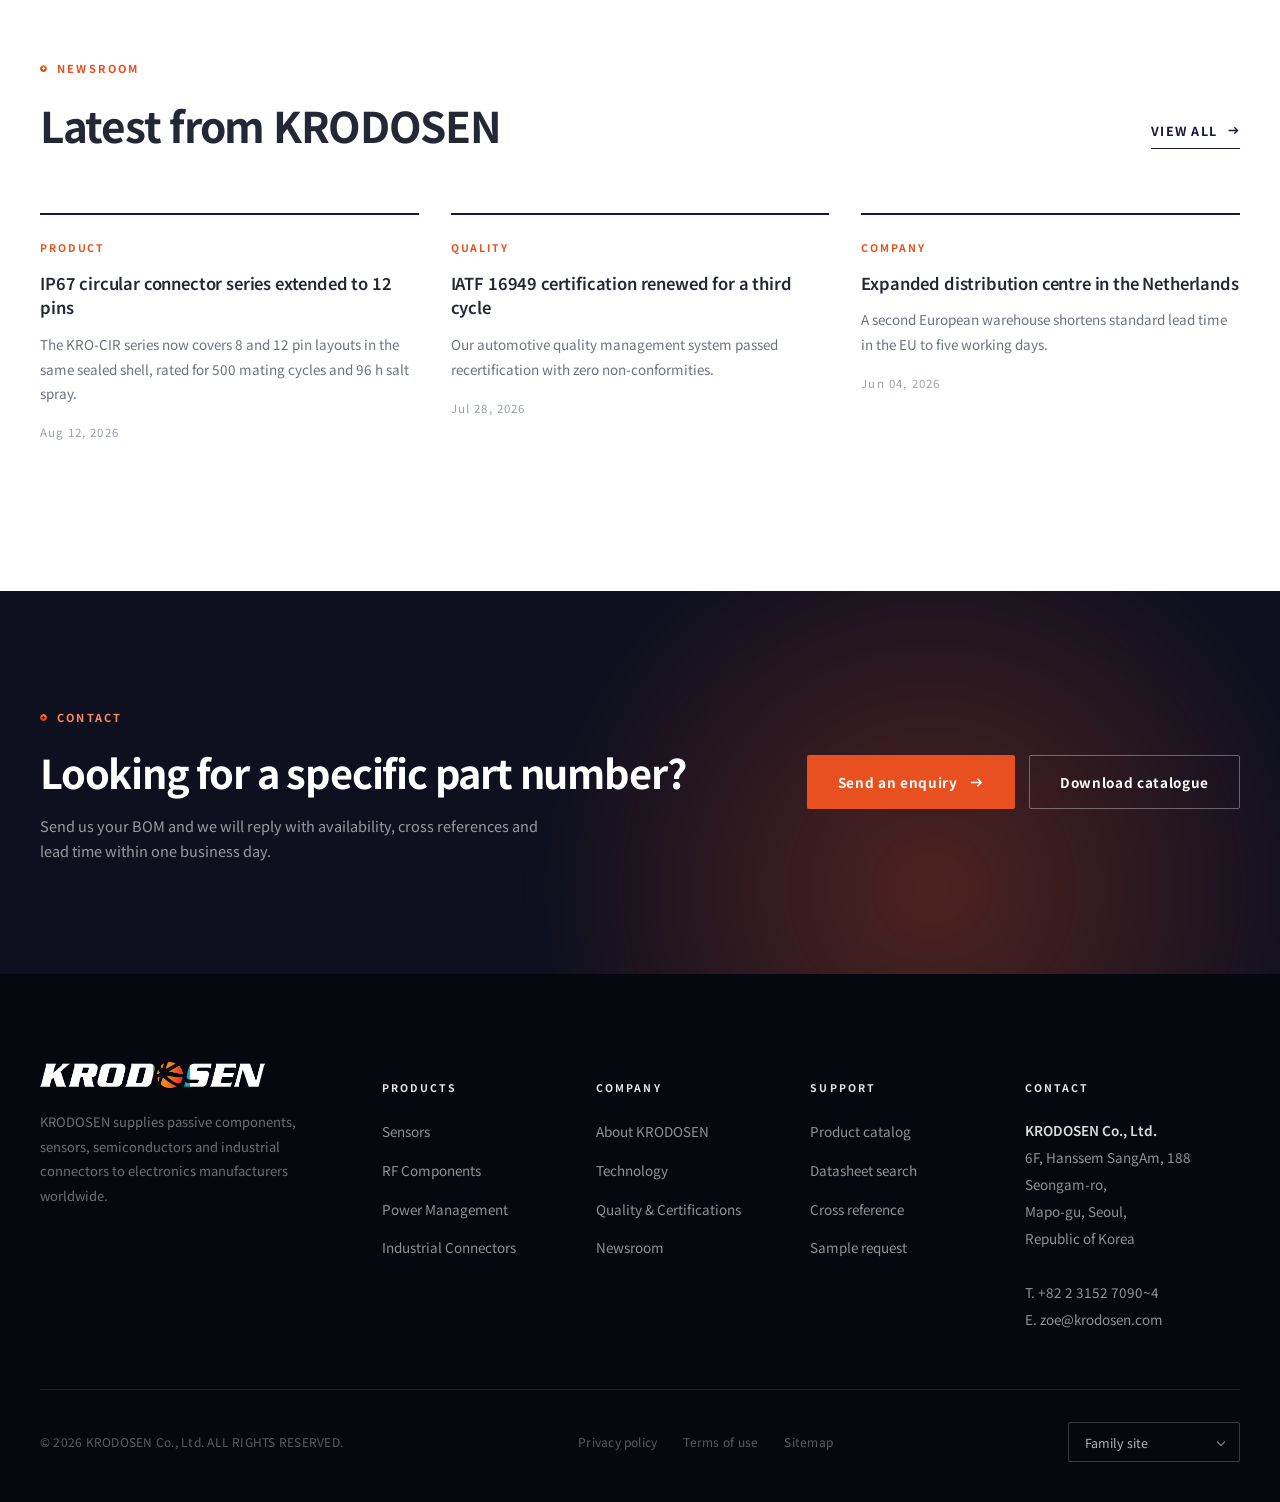
==== commit e9a6ddff: "KRODOSEN: clean demo data / package artwork / product overview" ====
--- a/index.html
+++ b/index.html
@@ -13,7 +13,7 @@
 <link rel="preconnect" href="https://cdn.jsdelivr.net">
 <link rel="stylesheet" href="https://cdn.jsdelivr.net/gh/orioncactus/pretendard@v1.3.9/dist/web/variable/pretendardvariable-dynamic-subset.min.css">
 <link rel="stylesheet" href="https://fonts.googleapis.com/css2?family=Noto+Sans+TC:wght@400;500;700&display=swap">
-<link rel="stylesheet" href="assets/css/style.css?v=20261115c">
+<link rel="stylesheet" href="assets/css/style.css?v=20261117a">
 <script type="application/ld+json">
 {"@context":"https://schema.org","@type":"Organization","name":"KRODOSEN","url":"https://krodosen.com",
 "description":"Manufacturer and supplier of sensors, RF components, power-management ICs, MOSFETs, oscillators and industrial connectors.",
@@ -385,13 +385,13 @@
   </div>
 </footer>
 
-<script src="assets/js/i18n.js?v=20261115c"></script>
-<script src="assets/js/catalog-data.js?v=20261115c"></script>
-<script src="assets/js/cms-config.js?v=20261115c"></script>
-<script src="assets/js/store.js?v=20261115c"></script>
-<script src="assets/js/pkg-art.js?v=20261115c"></script>
-<script src="assets/js/app.js?v=20261115c"></script>
-<script src="assets/js/home-cats.js?v=20261115c"></script>
-<script src="assets/js/track.js?v=20261115c"></script>
+<script src="assets/js/i18n.js?v=20261117a"></script>
+<script src="assets/js/catalog-data.js?v=20261117a"></script>
+<script src="assets/js/cms-config.js?v=20261117a"></script>
+<script src="assets/js/store.js?v=20261117a"></script>
+<script src="assets/js/pkg-art.js?v=20261117a"></script>
+<script src="assets/js/app.js?v=20261117a"></script>
+<script src="assets/js/home-cats.js?v=20261117a"></script>
+<script src="assets/js/track.js?v=20261117a"></script>
 </body>
 </html>
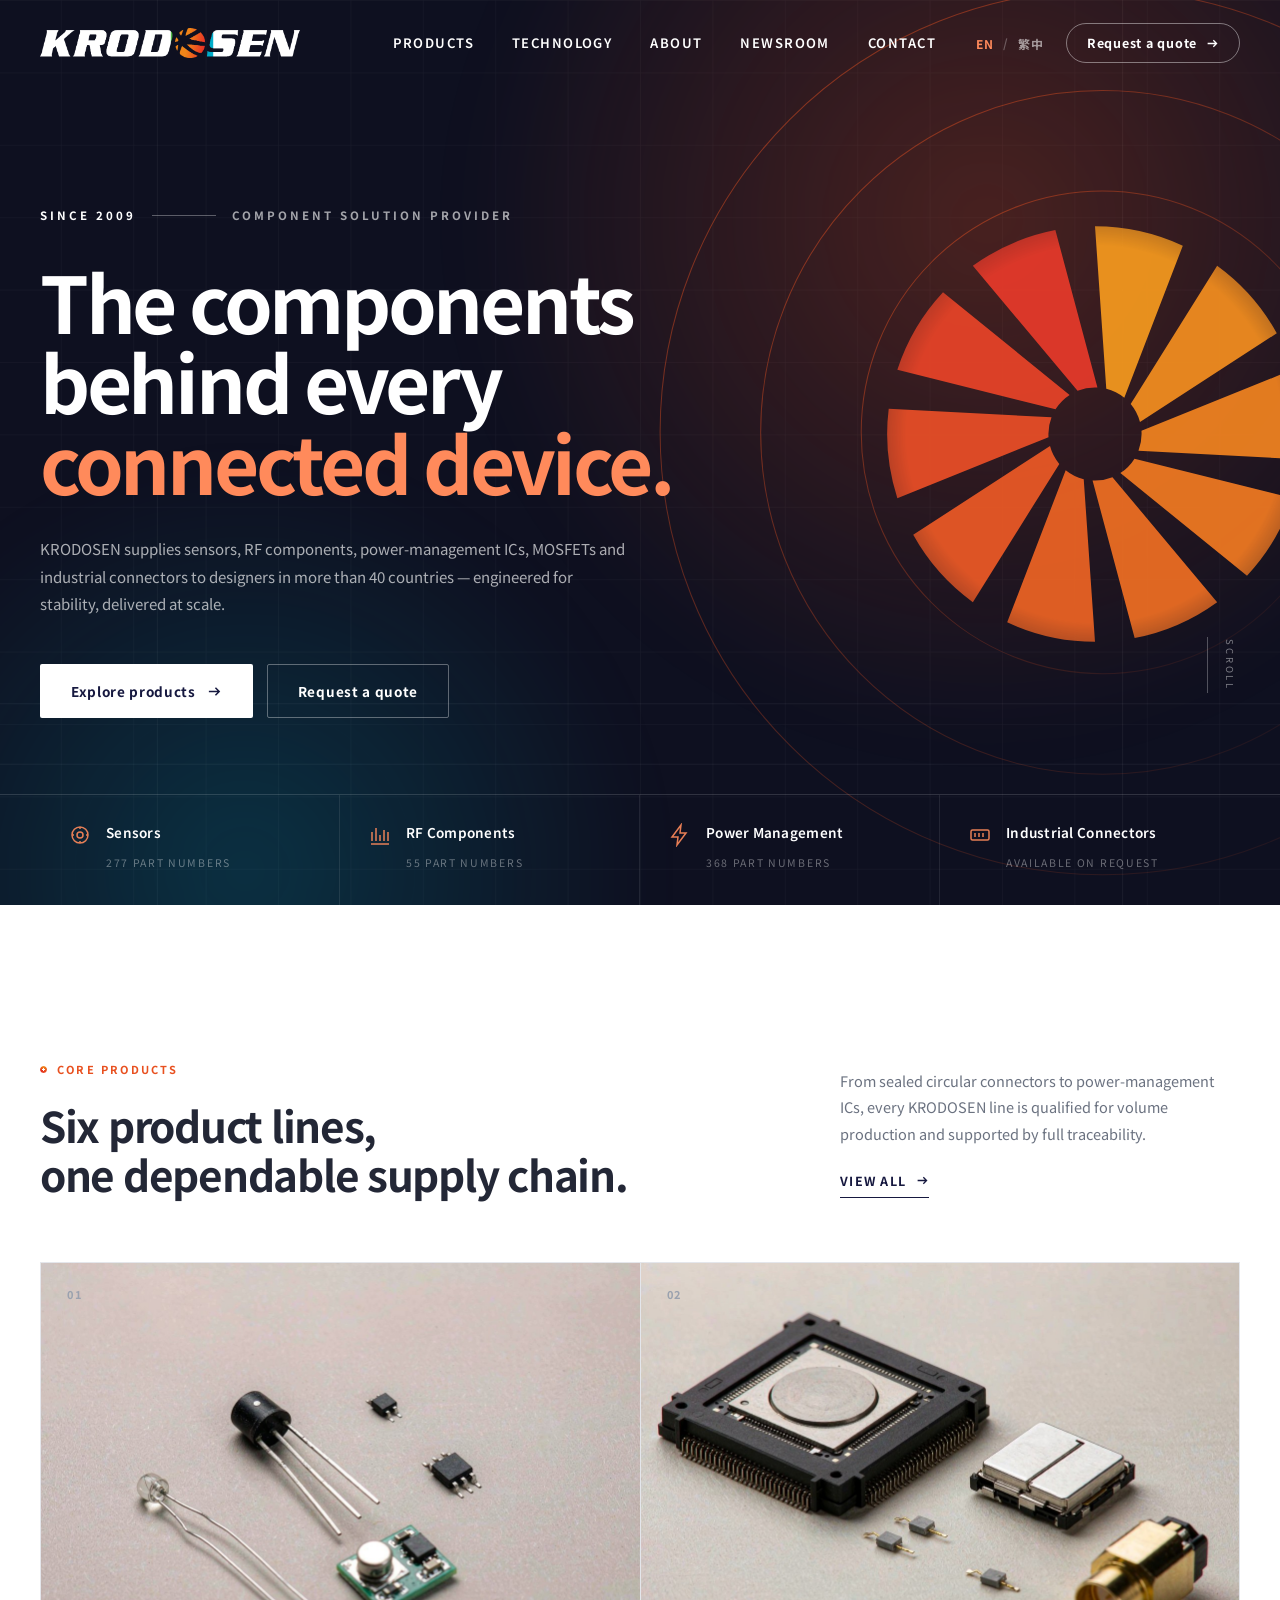
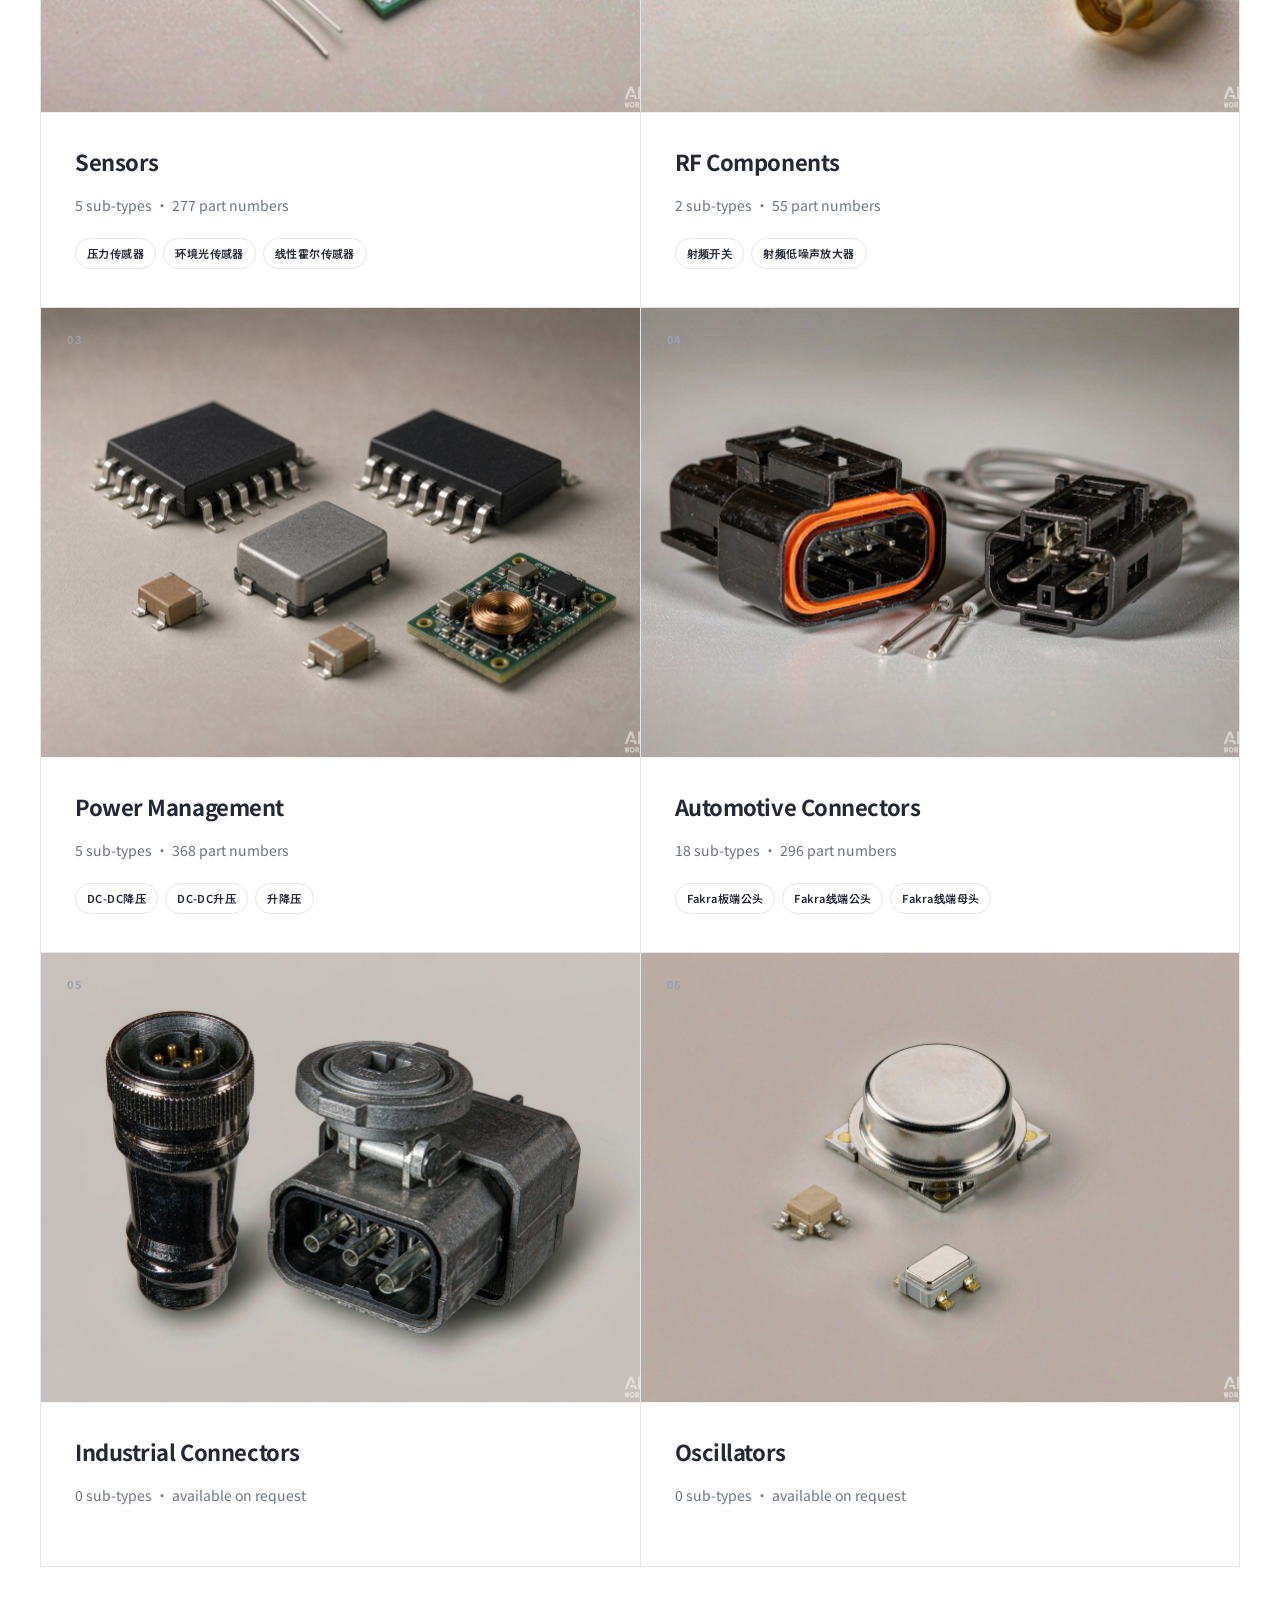
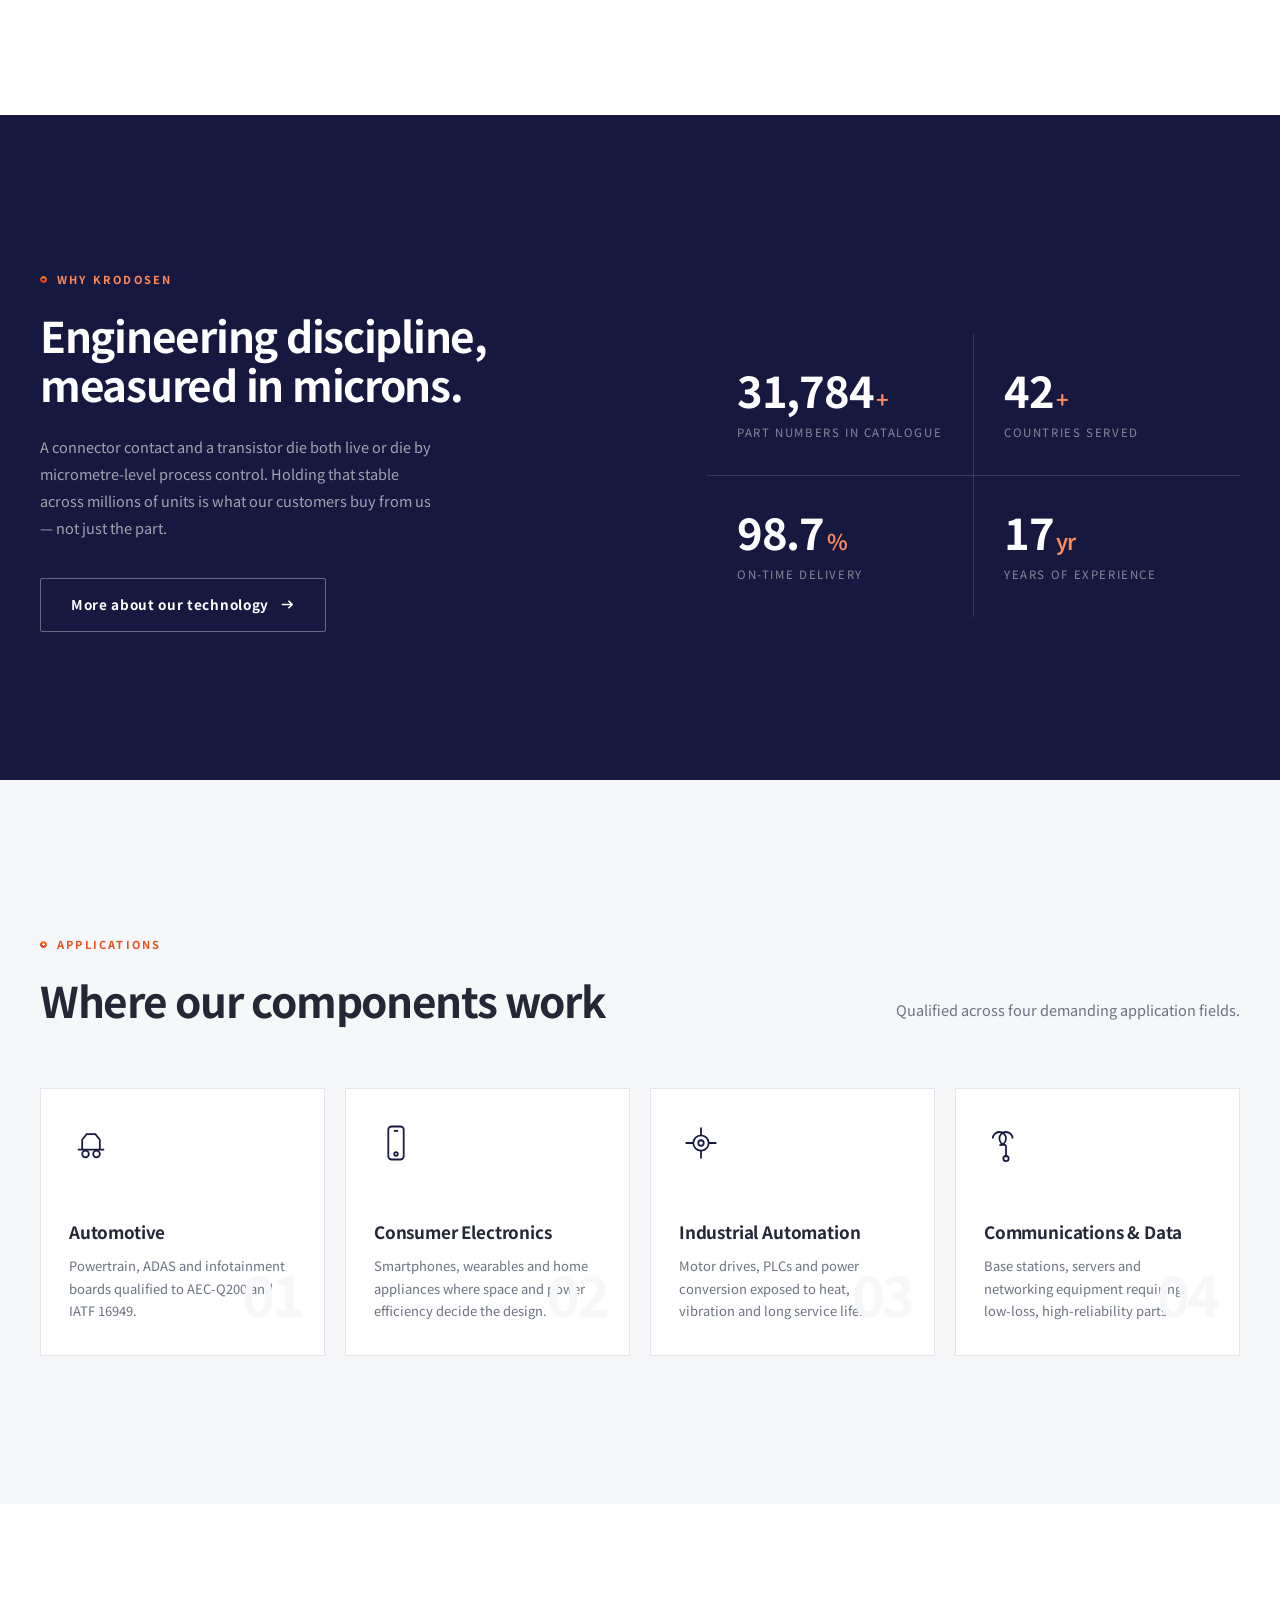
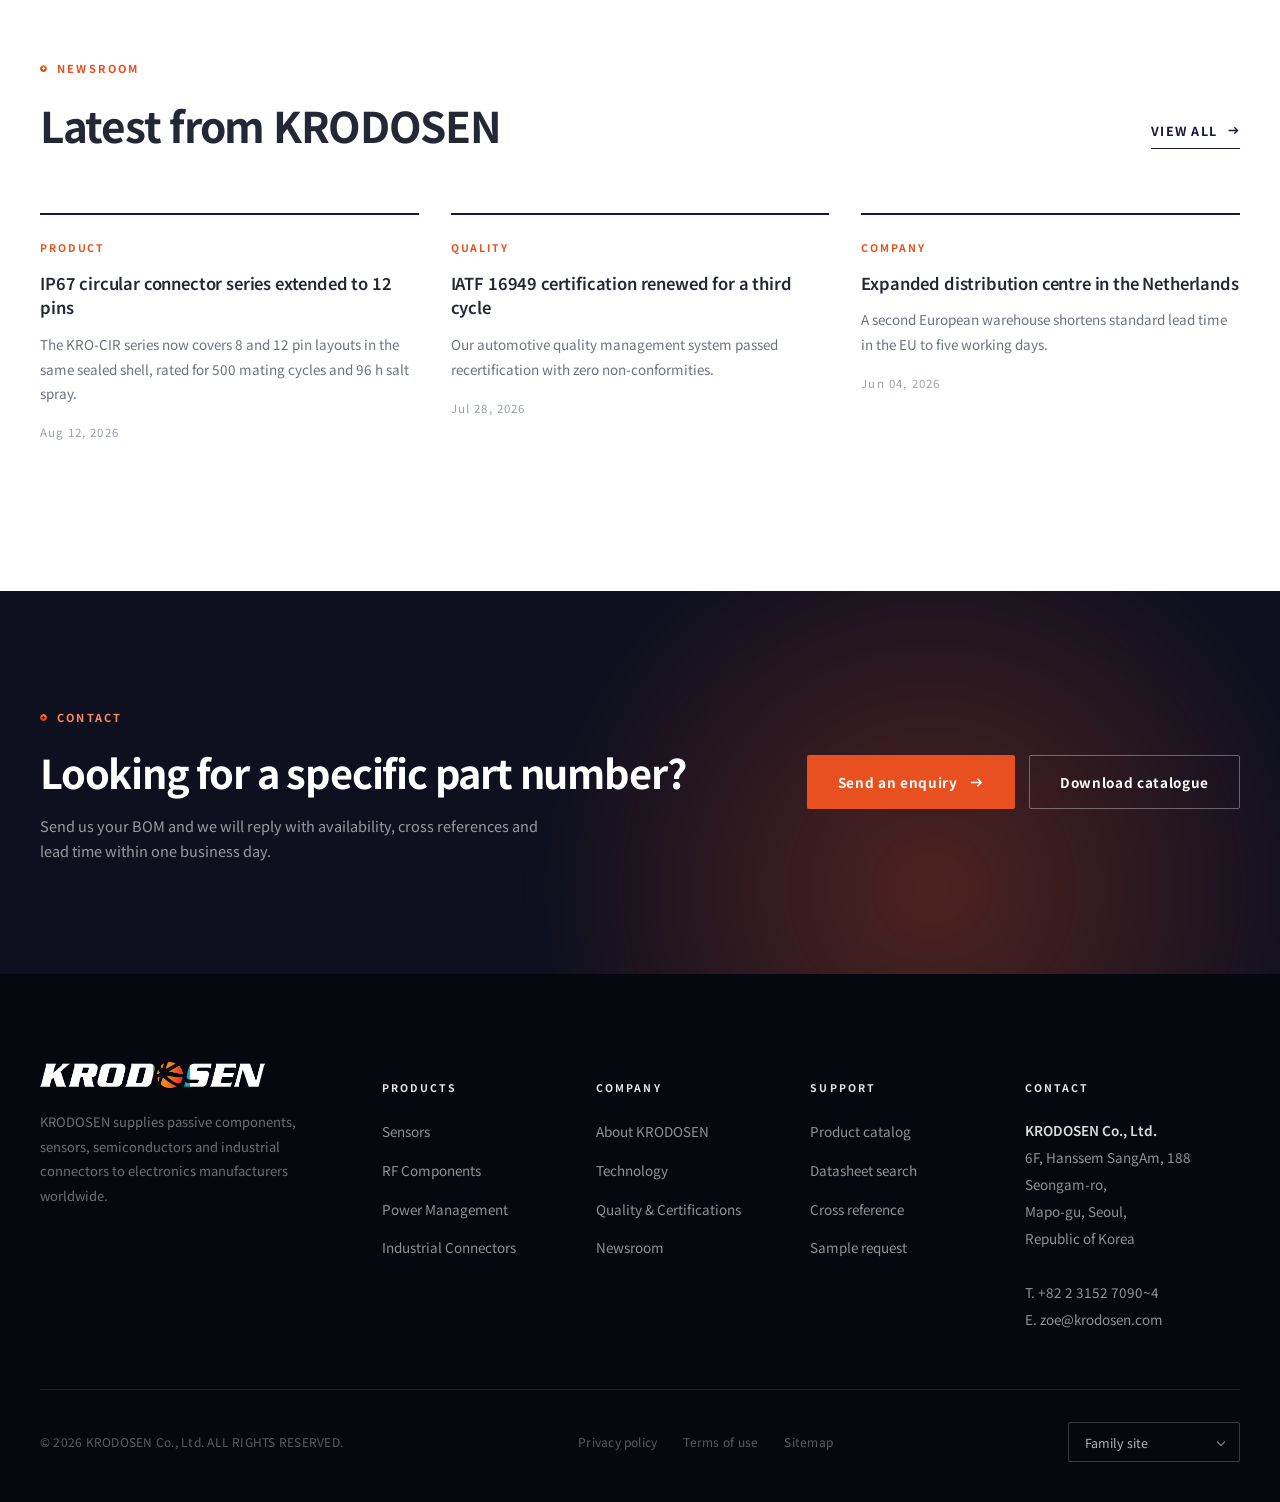
==== commit f968e862: "KRODOSEN: clean demo data / package artwork / product overview" ====
--- a/index.html
+++ b/index.html
@@ -13,7 +13,7 @@
 <link rel="preconnect" href="https://cdn.jsdelivr.net">
 <link rel="stylesheet" href="https://cdn.jsdelivr.net/gh/orioncactus/pretendard@v1.3.9/dist/web/variable/pretendardvariable-dynamic-subset.min.css">
 <link rel="stylesheet" href="https://fonts.googleapis.com/css2?family=Noto+Sans+TC:wght@400;500;700&display=swap">
-<link rel="stylesheet" href="assets/css/style.css?v=20261117a">
+<link rel="stylesheet" href="assets/css/style.css?v=20261117b">
 <script type="application/ld+json">
 {"@context":"https://schema.org","@type":"Organization","name":"KRODOSEN","url":"https://krodosen.com",
 "description":"Manufacturer and supplier of sensors, RF components, power-management ICs, MOSFETs, oscillators and industrial connectors.",
@@ -385,13 +385,13 @@
   </div>
 </footer>
 
-<script src="assets/js/i18n.js?v=20261117a"></script>
-<script src="assets/js/catalog-data.js?v=20261117a"></script>
-<script src="assets/js/cms-config.js?v=20261117a"></script>
-<script src="assets/js/store.js?v=20261117a"></script>
-<script src="assets/js/pkg-art.js?v=20261117a"></script>
-<script src="assets/js/app.js?v=20261117a"></script>
-<script src="assets/js/home-cats.js?v=20261117a"></script>
-<script src="assets/js/track.js?v=20261117a"></script>
+<script src="assets/js/i18n.js?v=20261117b"></script>
+<script src="assets/js/catalog-data.js?v=20261117b"></script>
+<script src="assets/js/cms-config.js?v=20261117b"></script>
+<script src="assets/js/store.js?v=20261117b"></script>
+<script src="assets/js/pkg-art.js?v=20261117b"></script>
+<script src="assets/js/app.js?v=20261117b"></script>
+<script src="assets/js/home-cats.js?v=20261117b"></script>
+<script src="assets/js/track.js?v=20261117b"></script>
 </body>
 </html>
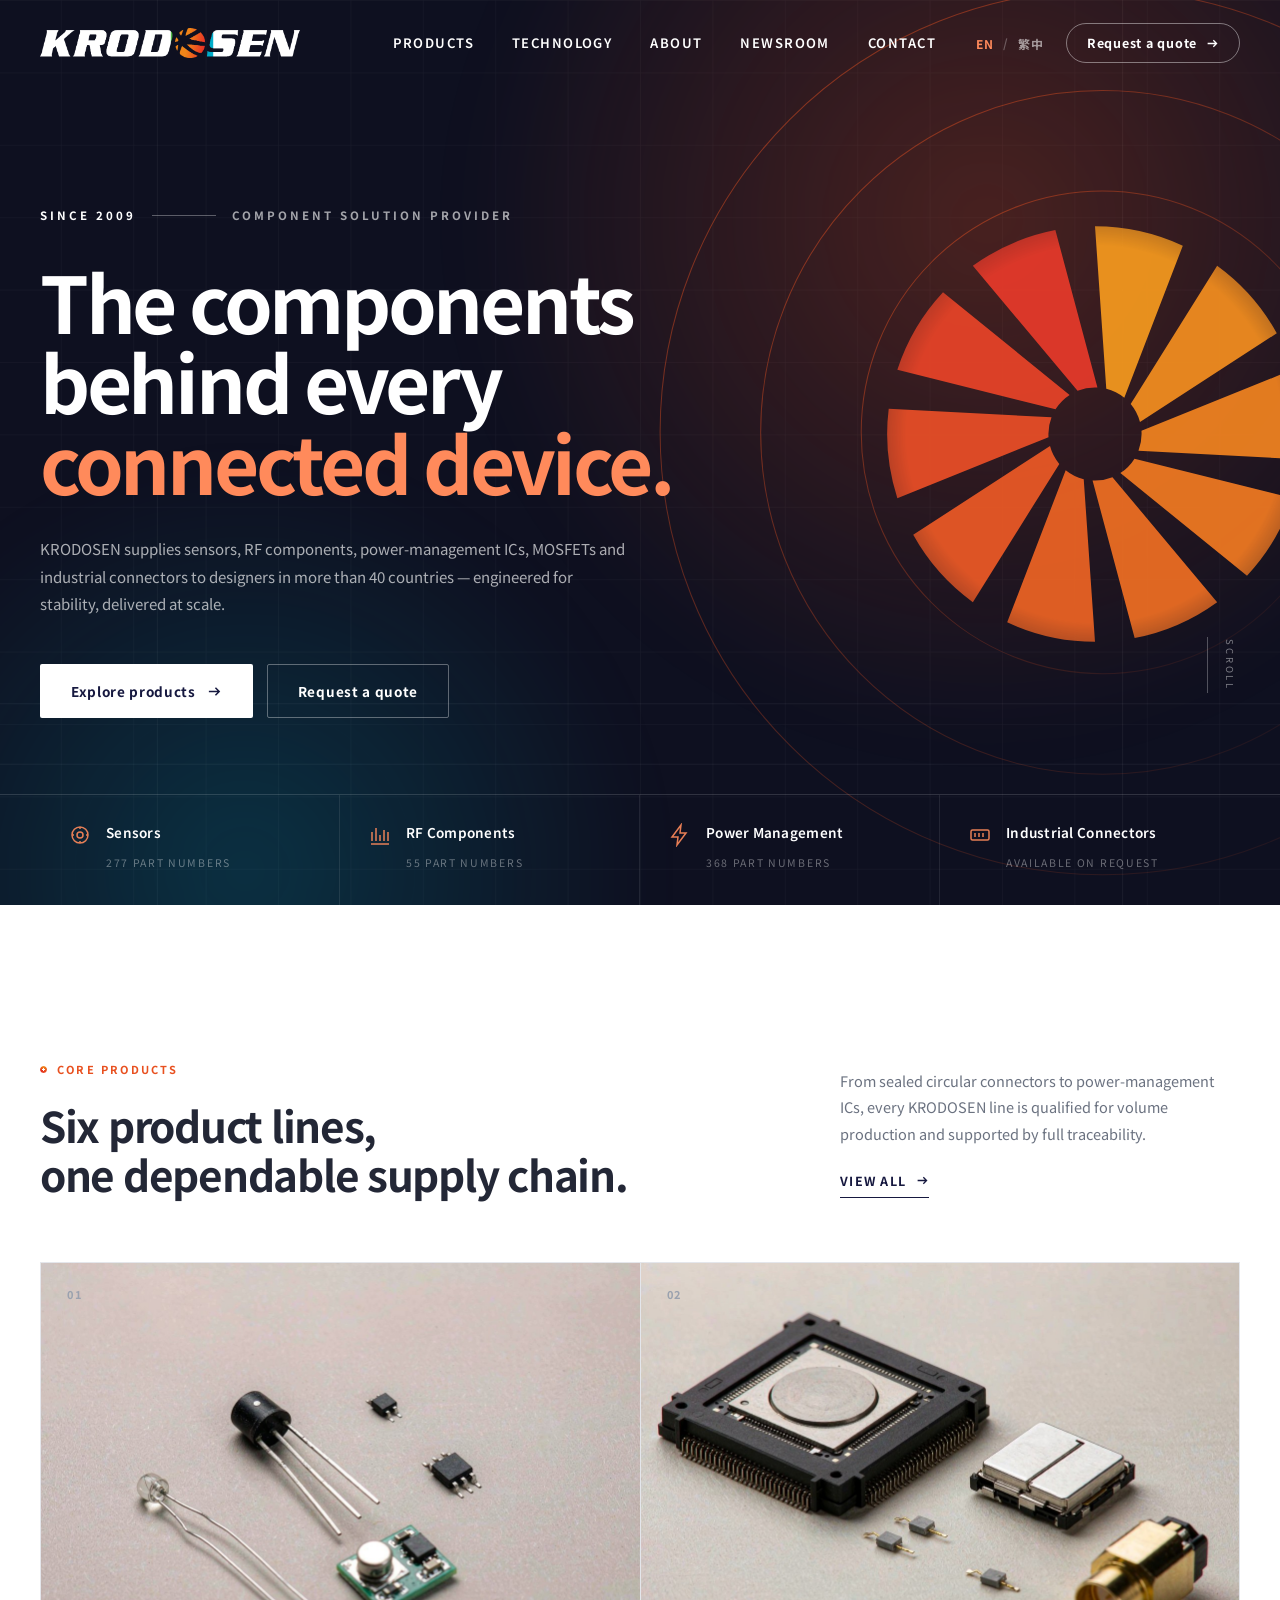
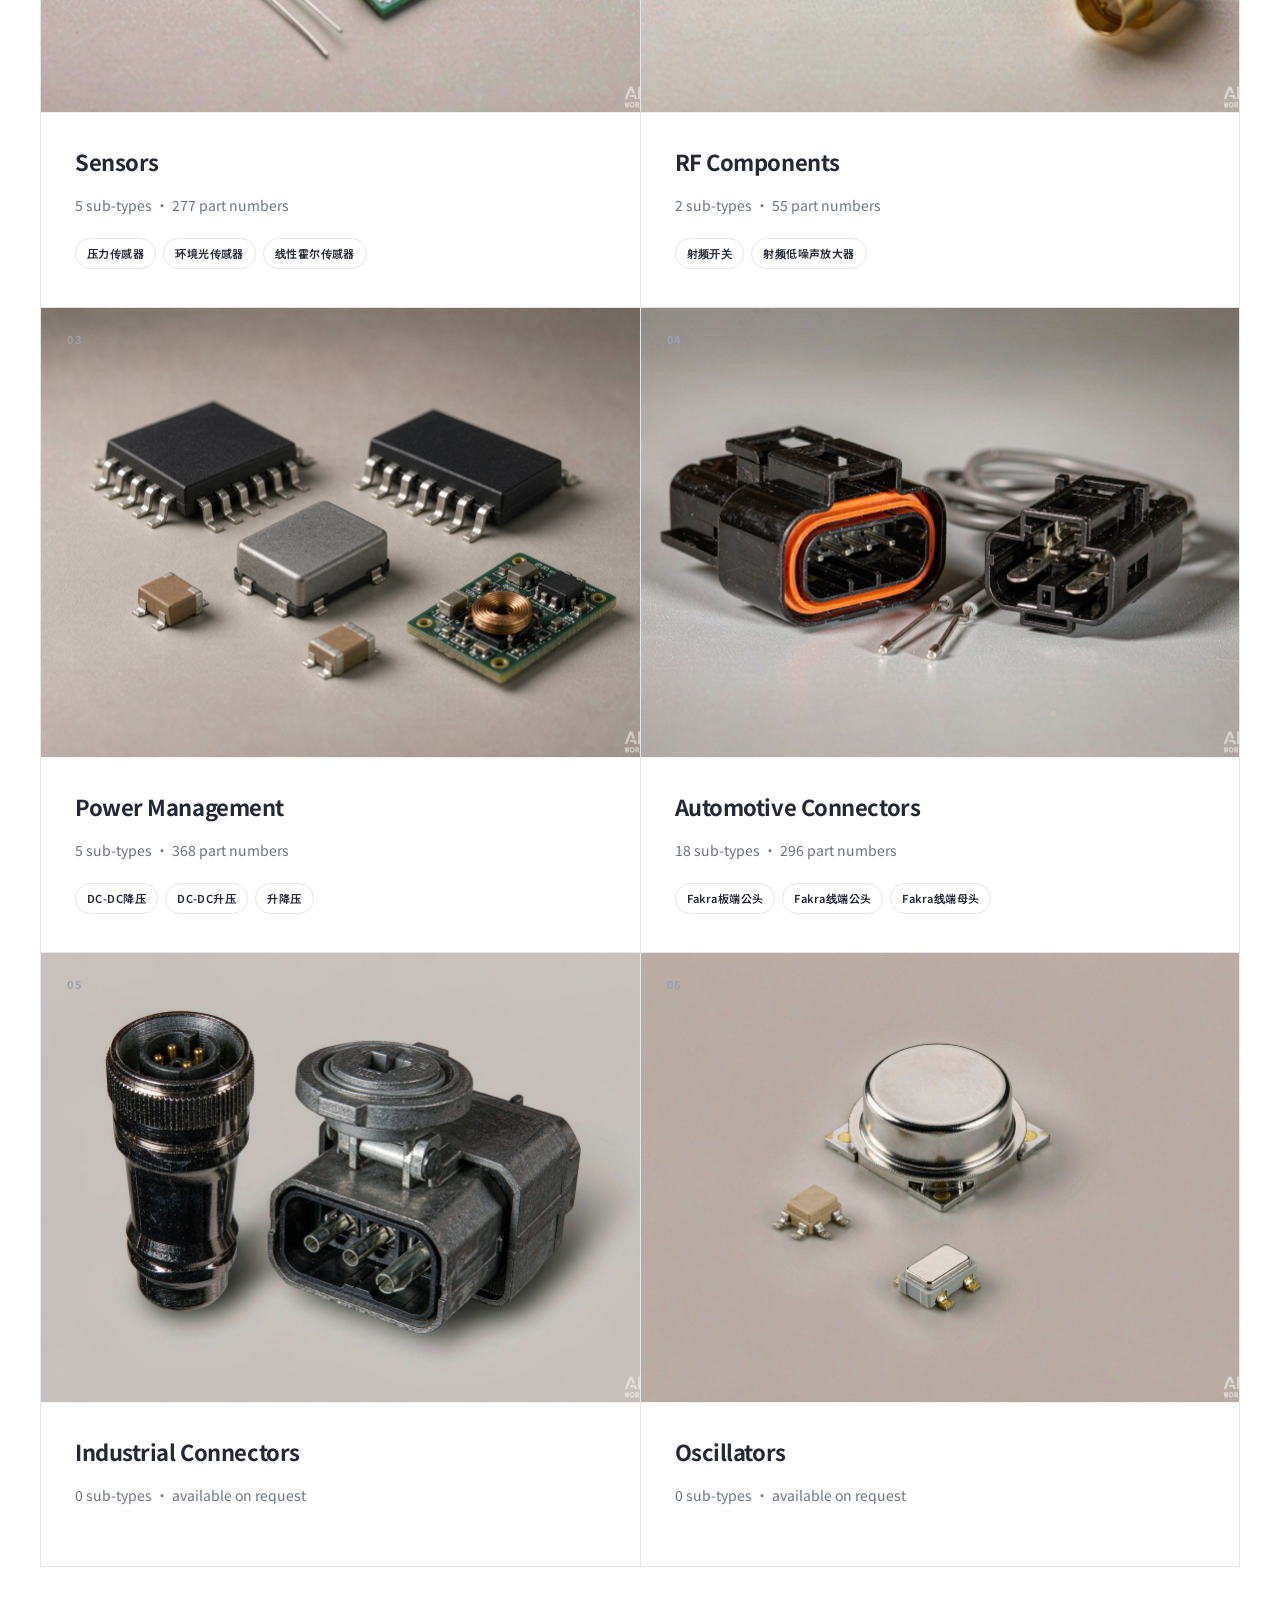
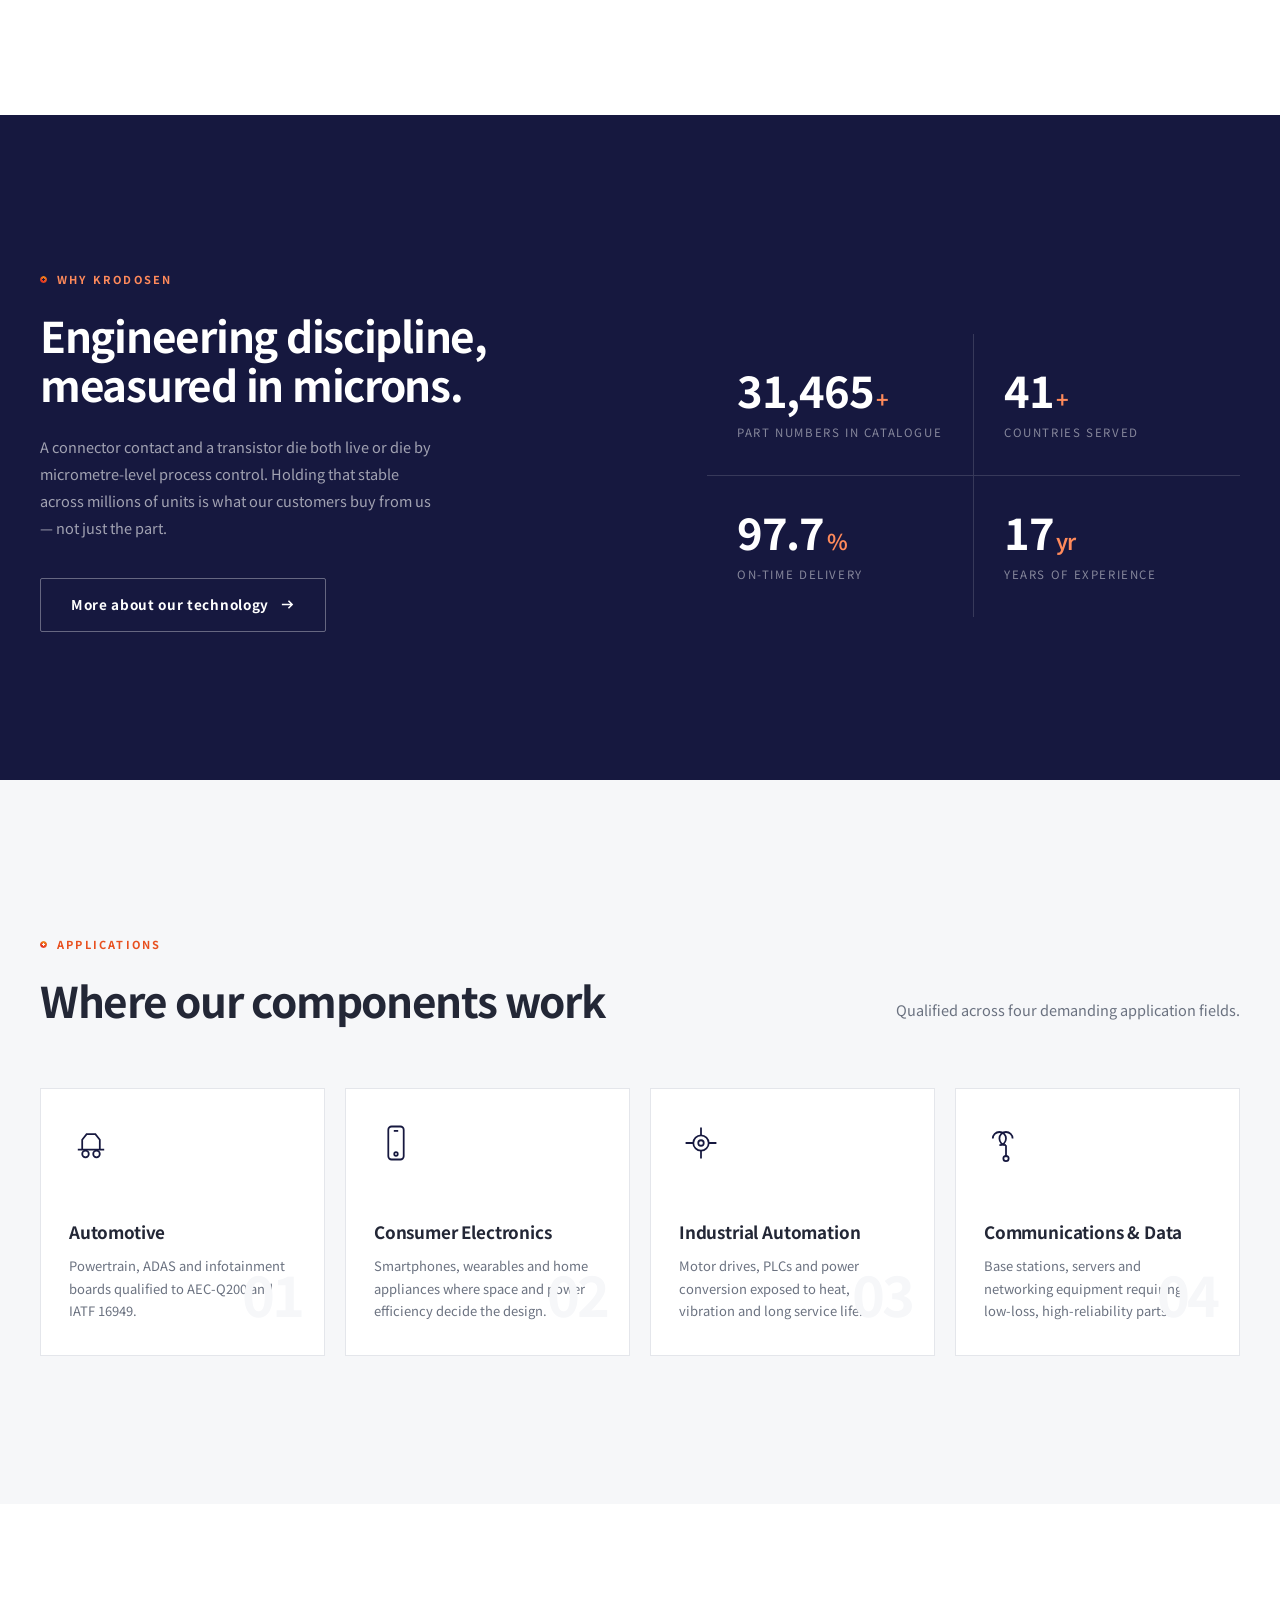
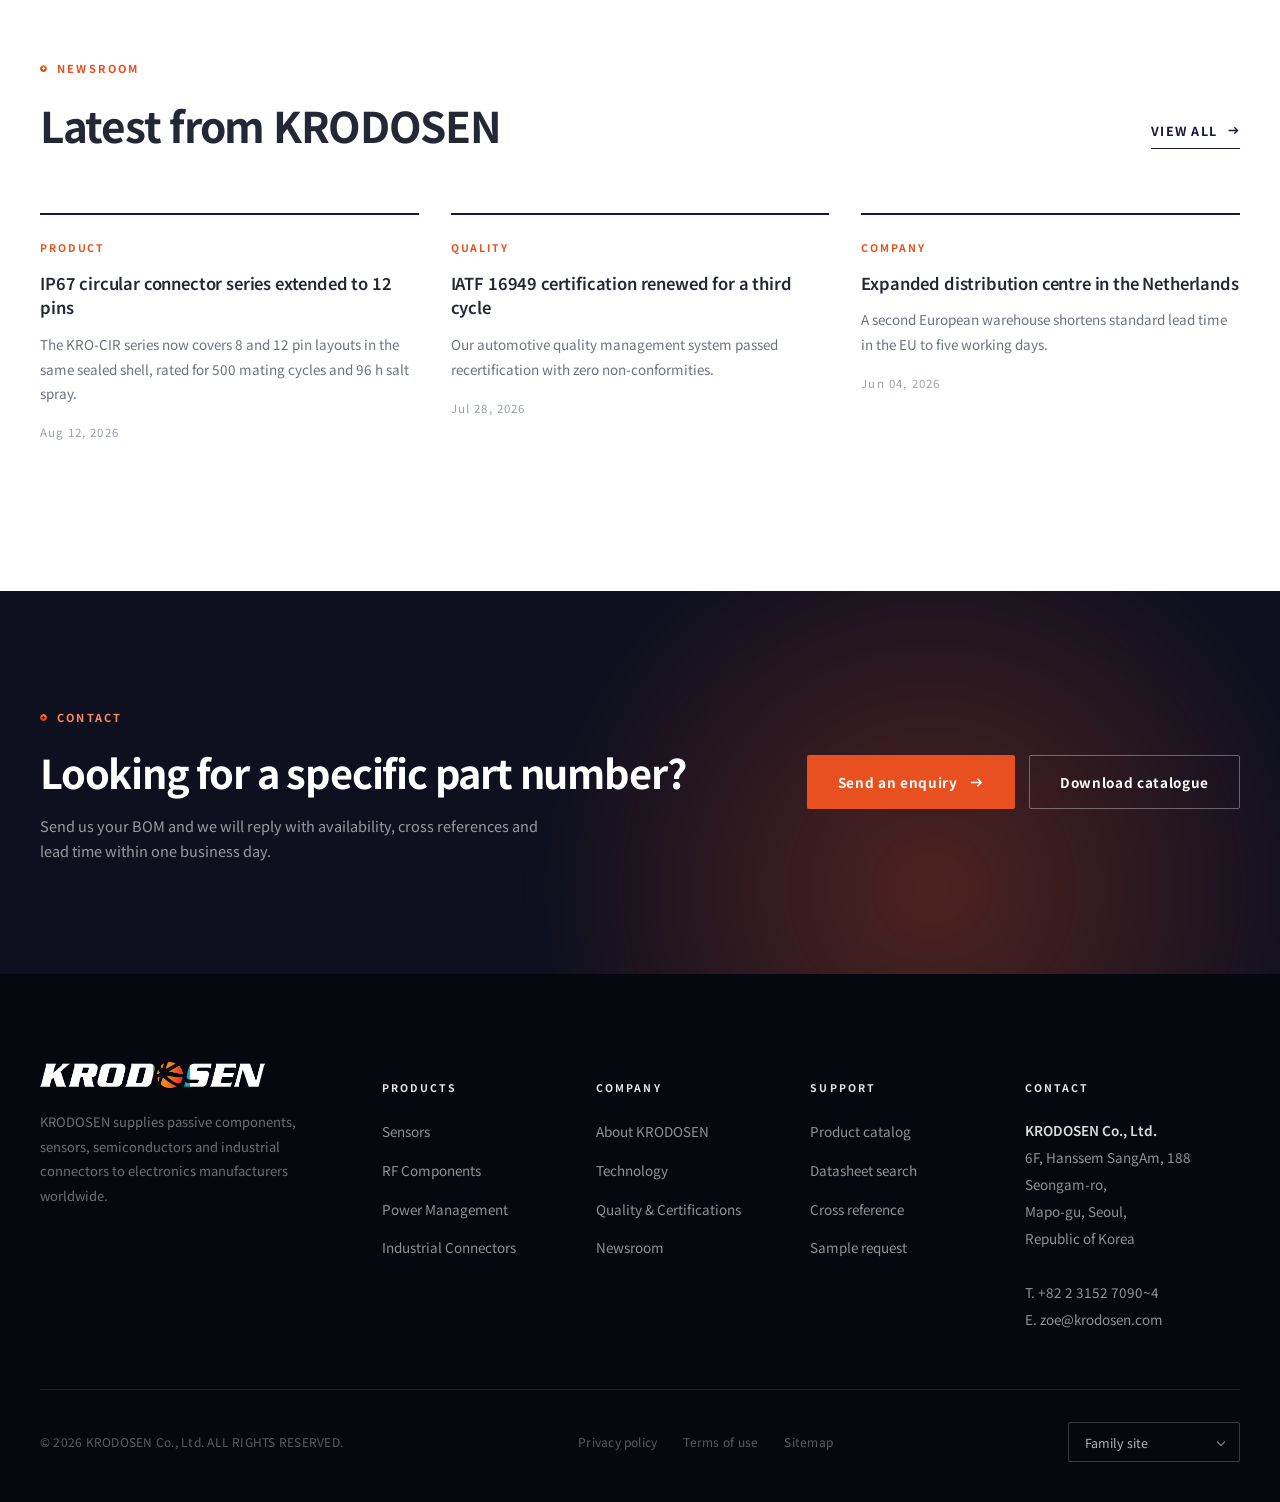
==== commit 742b5d07: "KRODOSEN: clean demo data / package artwork / product overview" ====
--- a/index.html
+++ b/index.html
@@ -13,7 +13,7 @@
 <link rel="preconnect" href="https://cdn.jsdelivr.net">
 <link rel="stylesheet" href="https://cdn.jsdelivr.net/gh/orioncactus/pretendard@v1.3.9/dist/web/variable/pretendardvariable-dynamic-subset.min.css">
 <link rel="stylesheet" href="https://fonts.googleapis.com/css2?family=Noto+Sans+TC:wght@400;500;700&display=swap">
-<link rel="stylesheet" href="assets/css/style.css?v=20261117b">
+<link rel="stylesheet" href="assets/css/style.css?v=20261117c">
 <script type="application/ld+json">
 {"@context":"https://schema.org","@type":"Organization","name":"KRODOSEN","url":"https://krodosen.com",
 "description":"Manufacturer and supplier of sensors, RF components, power-management ICs, MOSFETs, oscillators and industrial connectors.",
@@ -385,13 +385,13 @@
   </div>
 </footer>
 
-<script src="assets/js/i18n.js?v=20261117b"></script>
-<script src="assets/js/catalog-data.js?v=20261117b"></script>
-<script src="assets/js/cms-config.js?v=20261117b"></script>
-<script src="assets/js/store.js?v=20261117b"></script>
-<script src="assets/js/pkg-art.js?v=20261117b"></script>
-<script src="assets/js/app.js?v=20261117b"></script>
-<script src="assets/js/home-cats.js?v=20261117b"></script>
-<script src="assets/js/track.js?v=20261117b"></script>
+<script src="assets/js/i18n.js?v=20261117c"></script>
+<script src="assets/js/catalog-data.js?v=20261117c"></script>
+<script src="assets/js/cms-config.js?v=20261117c"></script>
+<script src="assets/js/store.js?v=20261117c"></script>
+<script src="assets/js/pkg-art.js?v=20261117c"></script>
+<script src="assets/js/app.js?v=20261117c"></script>
+<script src="assets/js/home-cats.js?v=20261117c"></script>
+<script src="assets/js/track.js?v=20261117c"></script>
 </body>
 </html>
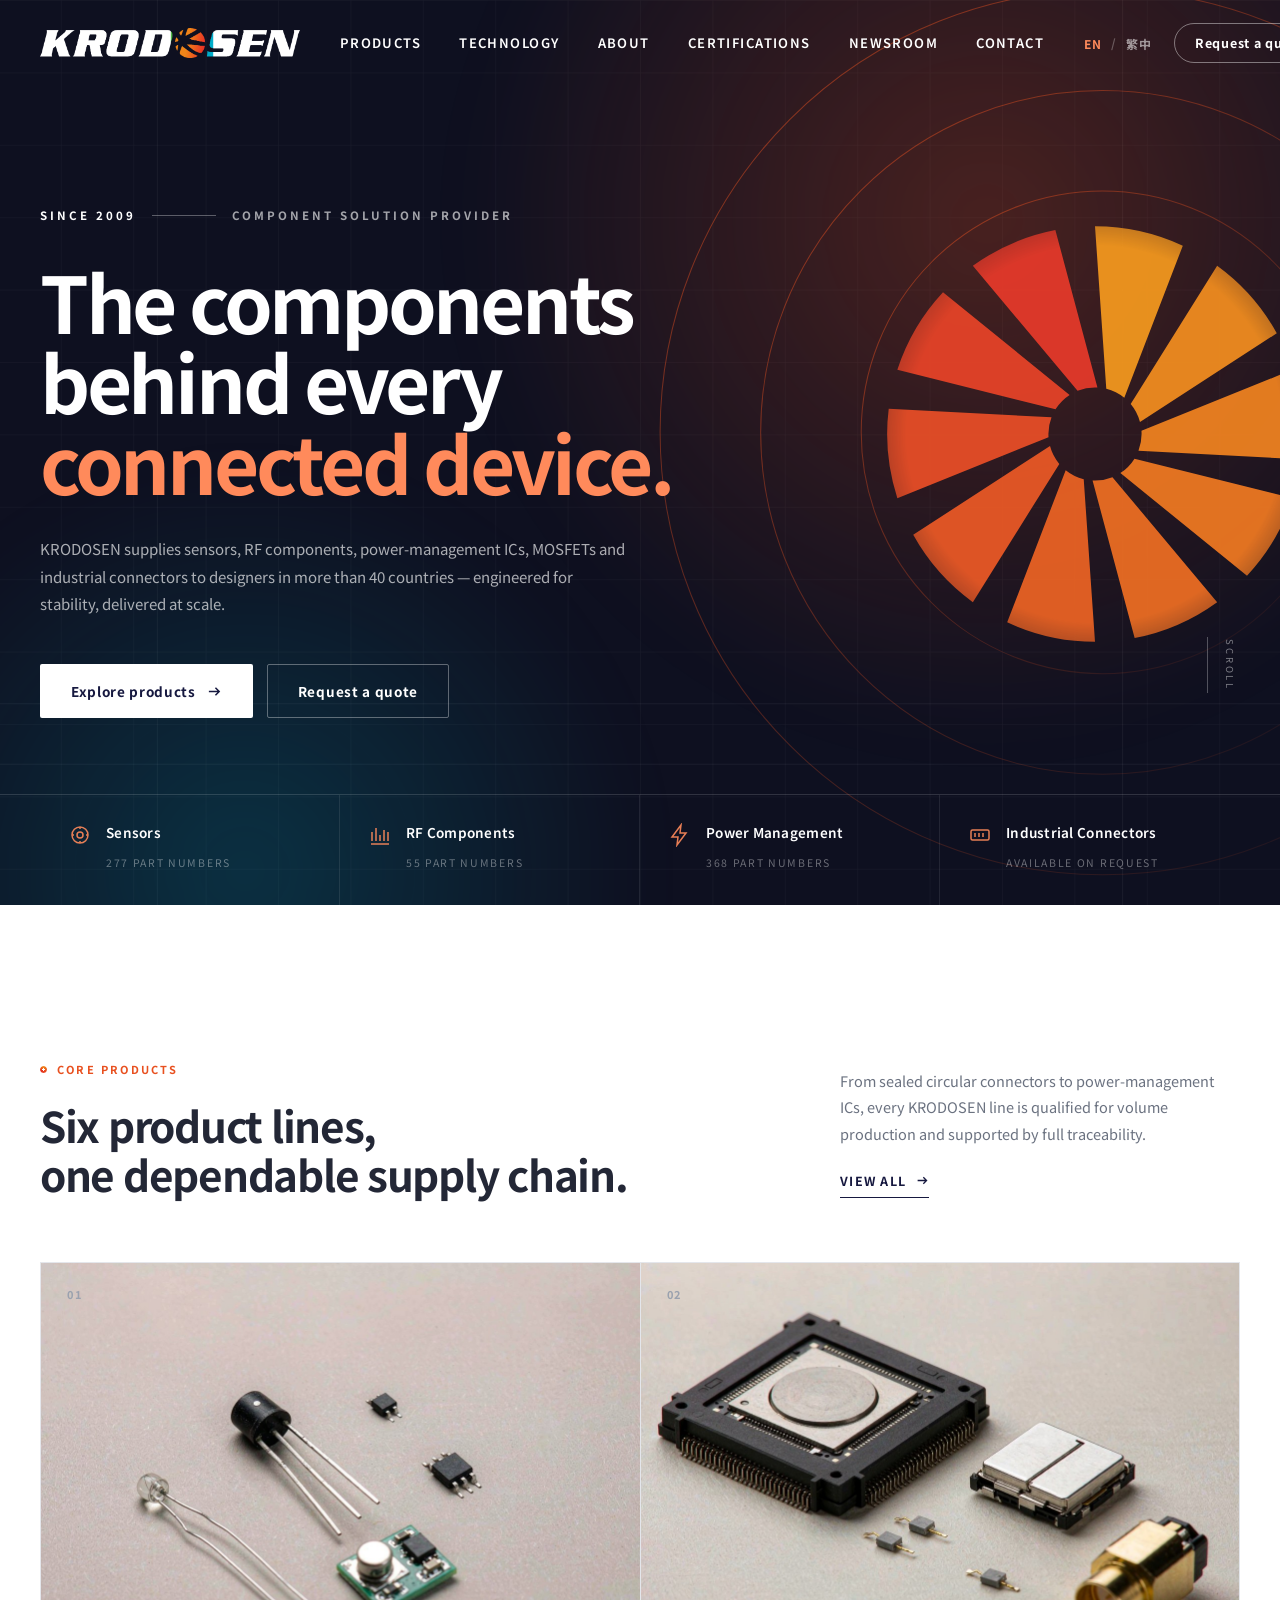
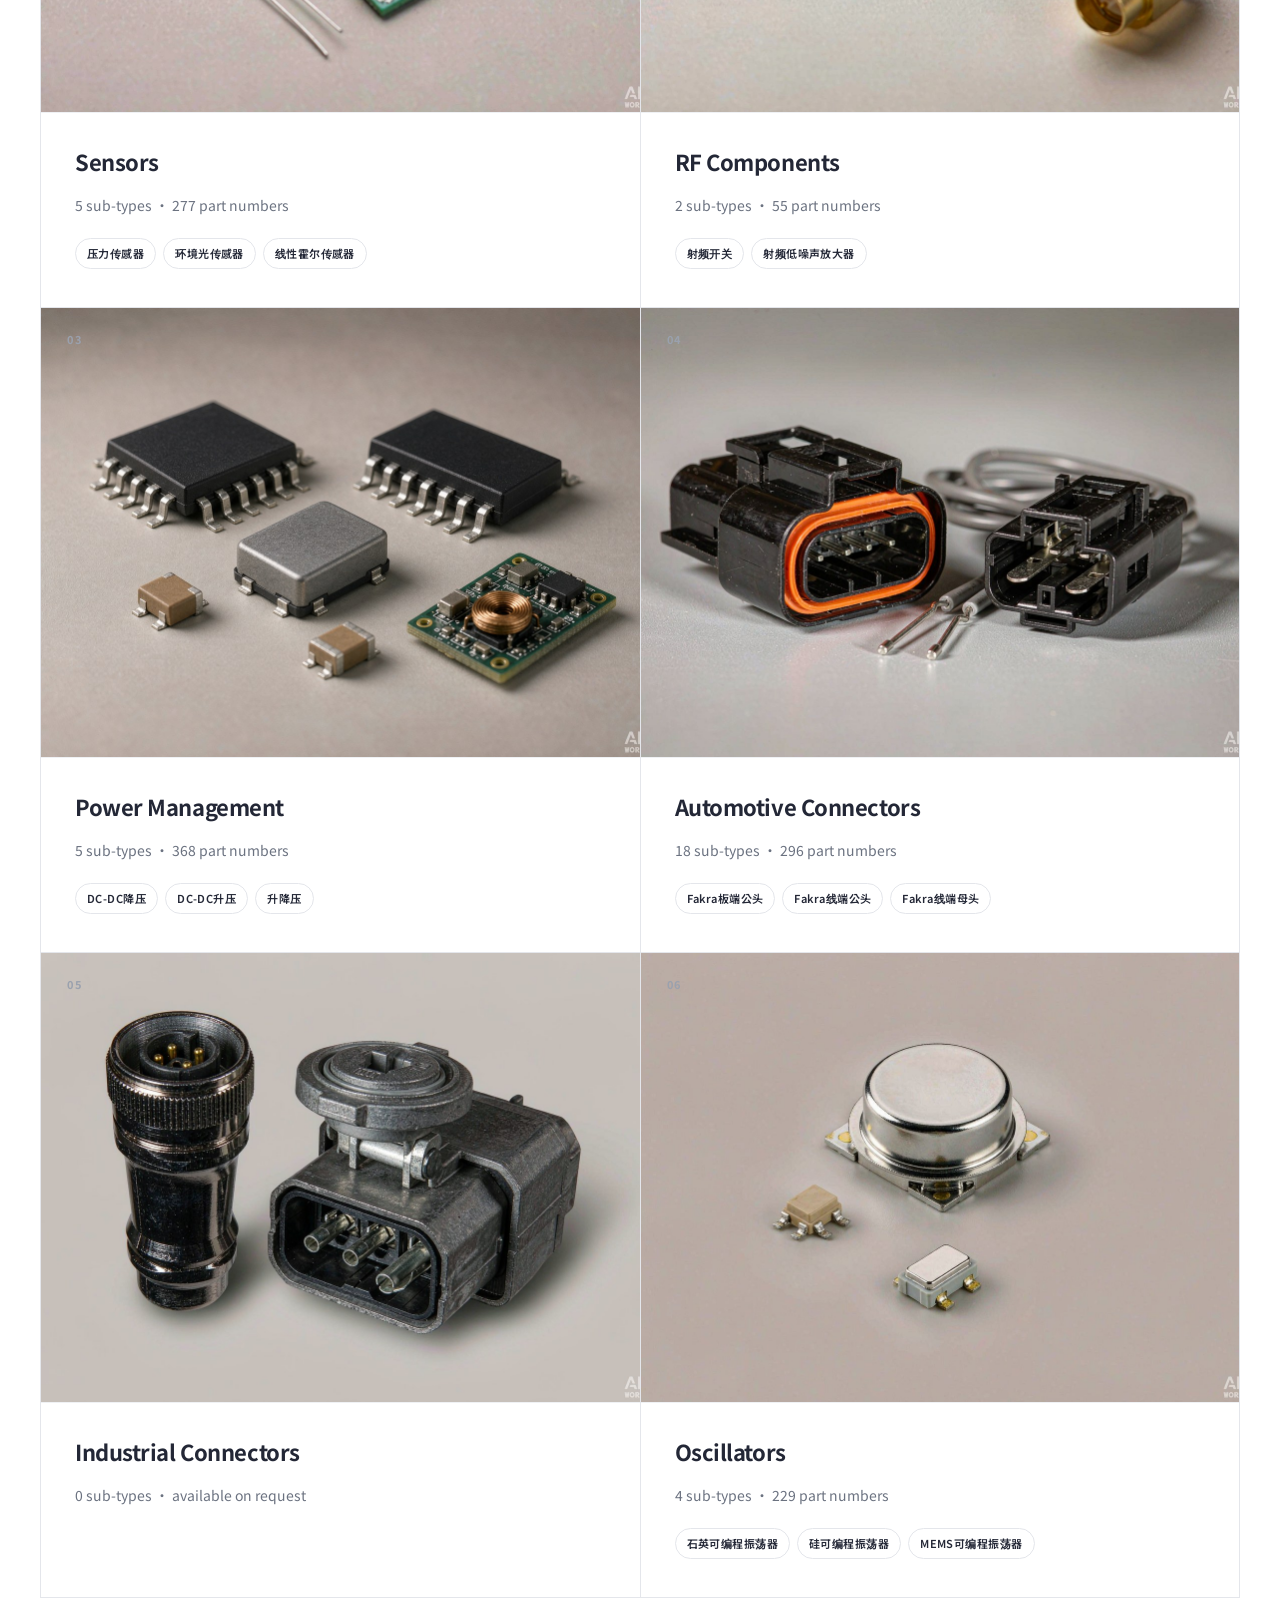
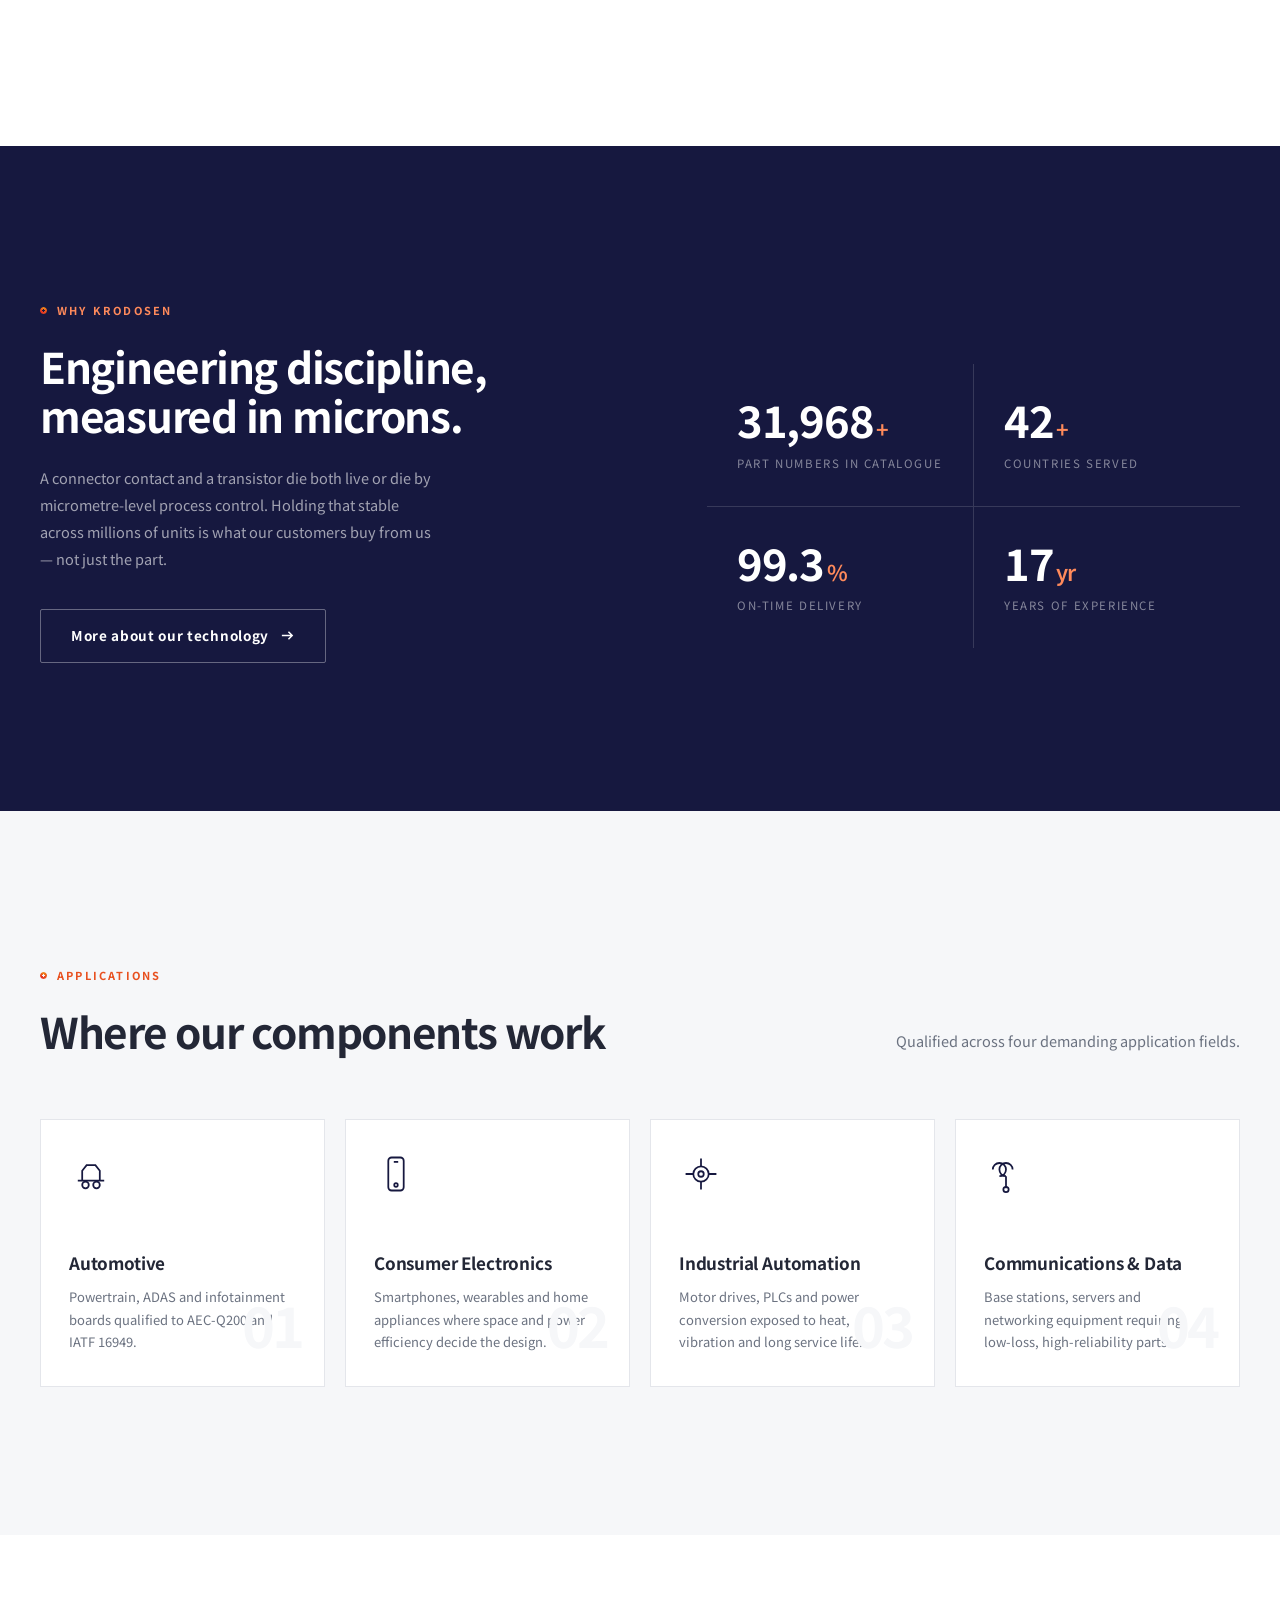
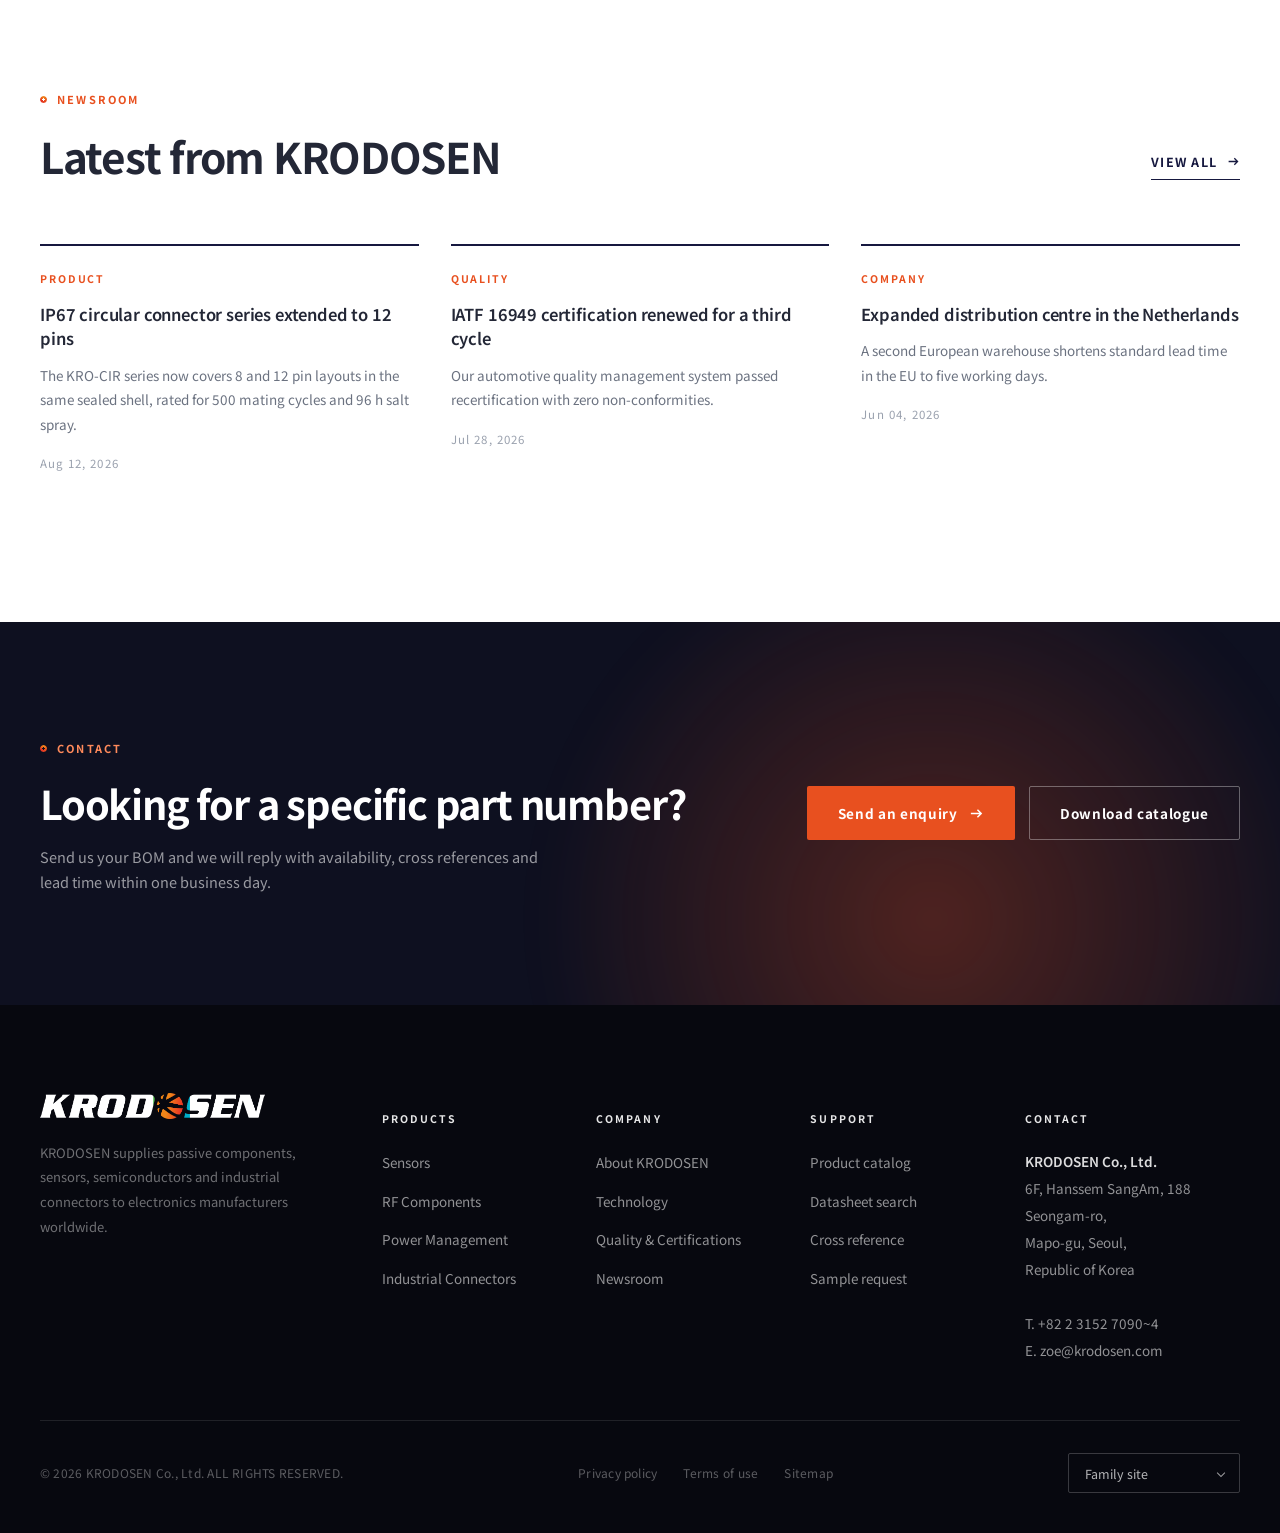
==== commit 92e63021: "KRODOSEN: clean demo data / package artwork / product overview" ====
--- a/index.html
+++ b/index.html
@@ -13,7 +13,7 @@
 <link rel="preconnect" href="https://cdn.jsdelivr.net">
 <link rel="stylesheet" href="https://cdn.jsdelivr.net/gh/orioncactus/pretendard@v1.3.9/dist/web/variable/pretendardvariable-dynamic-subset.min.css">
 <link rel="stylesheet" href="https://fonts.googleapis.com/css2?family=Noto+Sans+TC:wght@400;500;700&display=swap">
-<link rel="stylesheet" href="assets/css/style.css?v=20261117c">
+<link rel="stylesheet" href="assets/css/style.css?v=20261120a">
 <script type="application/ld+json">
 {"@context":"https://schema.org","@type":"Organization","name":"KRODOSEN","url":"https://krodosen.com",
 "description":"Manufacturer and supplier of sensors, RF components, power-management ICs, MOSFETs, oscillators and industrial connectors.",
@@ -44,6 +44,7 @@
       </div>
       <div class="nav__item"><a href="technology.html" class="nav__a" data-i18n="nav.tech">Technology</a></div>
       <div class="nav__item"><a href="about.html" class="nav__a" data-i18n="nav.about">About</a></div>
+      <div class="nav__item"><a href="certifications.html" class="nav__a" data-i18n="nav.cert">Certifications</a></div>
       <div class="nav__item"><a href="news.html" class="nav__a" data-i18n="nav.news">Newsroom</a></div>
       <div class="nav__item"><a href="contact.html" class="nav__a" data-i18n="nav.contact">Contact</a></div>
     </nav>
@@ -72,8 +73,8 @@
   <a class="dl-a" href="products.html"><span data-i18n="nav.products">Products</span><span>01</span></a>
   <a class="dl-a" href="technology.html"><span data-i18n="nav.tech">Technology</span><span>02</span></a>
   <a class="dl-a" href="about.html"><span data-i18n="nav.about">About</span><span>03</span></a>
-  <a class="dl-a" href="news.html"><span data-i18n="nav.news">Newsroom</span><span>04</span></a>
-  <a class="dl-a" href="contact.html"><span data-i18n="nav.contact">Contact</span><span>05</span></a>
+  $905$9</a>
+  $906$9</a>
   <div class="drawer__foot">
     <div class="lang" style="margin-bottom:20px">
       <button data-lang="en" class="is-on">EN</button><span>/</span><button data-lang="zh-Hant">繁中</button>
@@ -340,7 +341,7 @@
         <ul>
           <li><a href="about.html" data-i18n="ft.l.about">About KRODOSEN</a></li>
           <li><a href="technology.html" data-i18n="ft.l.tech">Technology</a></li>
-          <li><a href="technology.html#quality" data-i18n="ft.l.quality">Quality &amp; Certifications</a></li>
+          <li><a href="certifications.html" data-i18n="ft.l.quality">Quality &amp; Certifications</a></li>
           <li><a href="news.html" data-i18n="ft.l.news">Newsroom</a></li>
         </ul>
       </div>
@@ -385,13 +386,13 @@
   </div>
 </footer>
 
-<script src="assets/js/i18n.js?v=20261117c"></script>
-<script src="assets/js/catalog-data.js?v=20261117c"></script>
-<script src="assets/js/cms-config.js?v=20261117c"></script>
-<script src="assets/js/store.js?v=20261117c"></script>
-<script src="assets/js/pkg-art.js?v=20261117c"></script>
-<script src="assets/js/app.js?v=20261117c"></script>
-<script src="assets/js/home-cats.js?v=20261117c"></script>
-<script src="assets/js/track.js?v=20261117c"></script>
+<script src="assets/js/i18n.js?v=20261120a"></script>
+<script src="assets/js/catalog-data.js?v=20261120a"></script>
+<script src="assets/js/cms-config.js?v=20261120a"></script>
+<script src="assets/js/store.js?v=20261120a"></script>
+<script src="assets/js/pkg-art.js?v=20261120a"></script>
+<script src="assets/js/app.js?v=20261120a"></script>
+<script src="assets/js/home-cats.js?v=20261120a"></script>
+<script src="assets/js/track.js?v=20261120a"></script>
 </body>
 </html>
